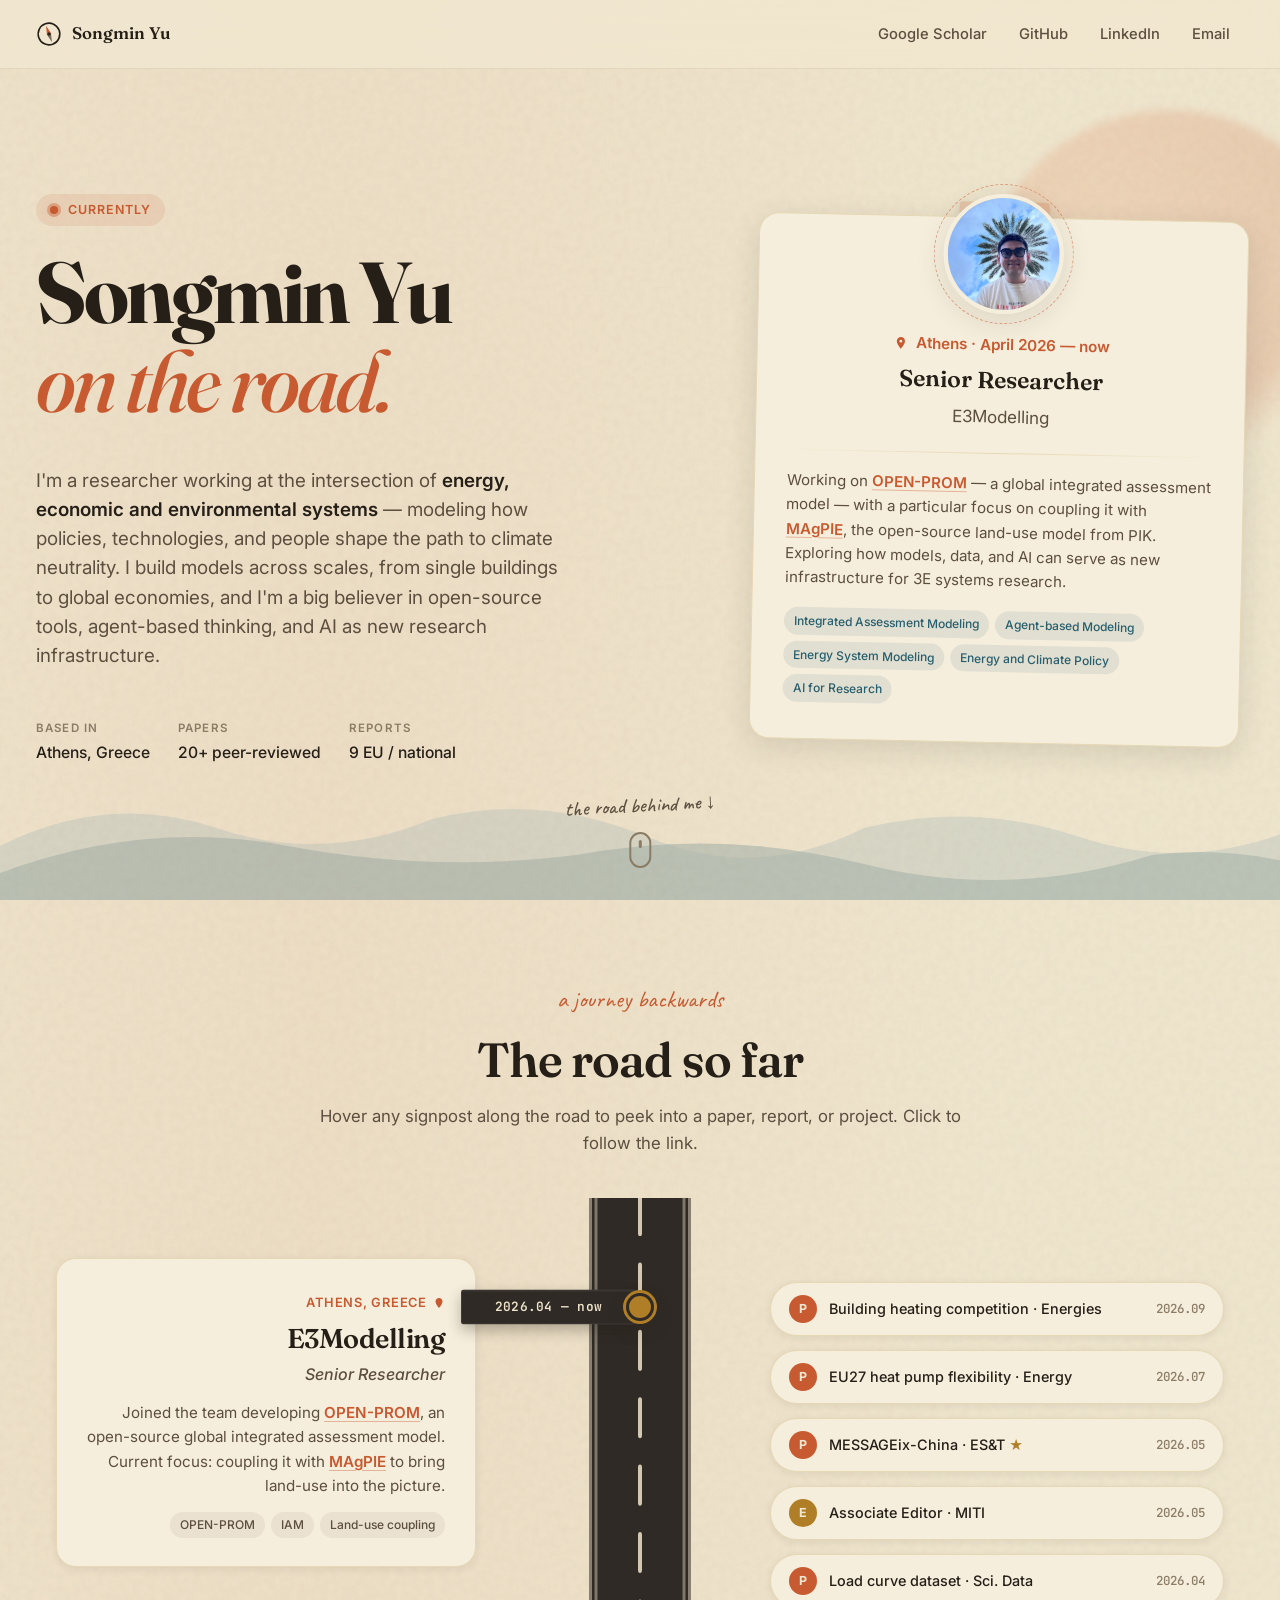
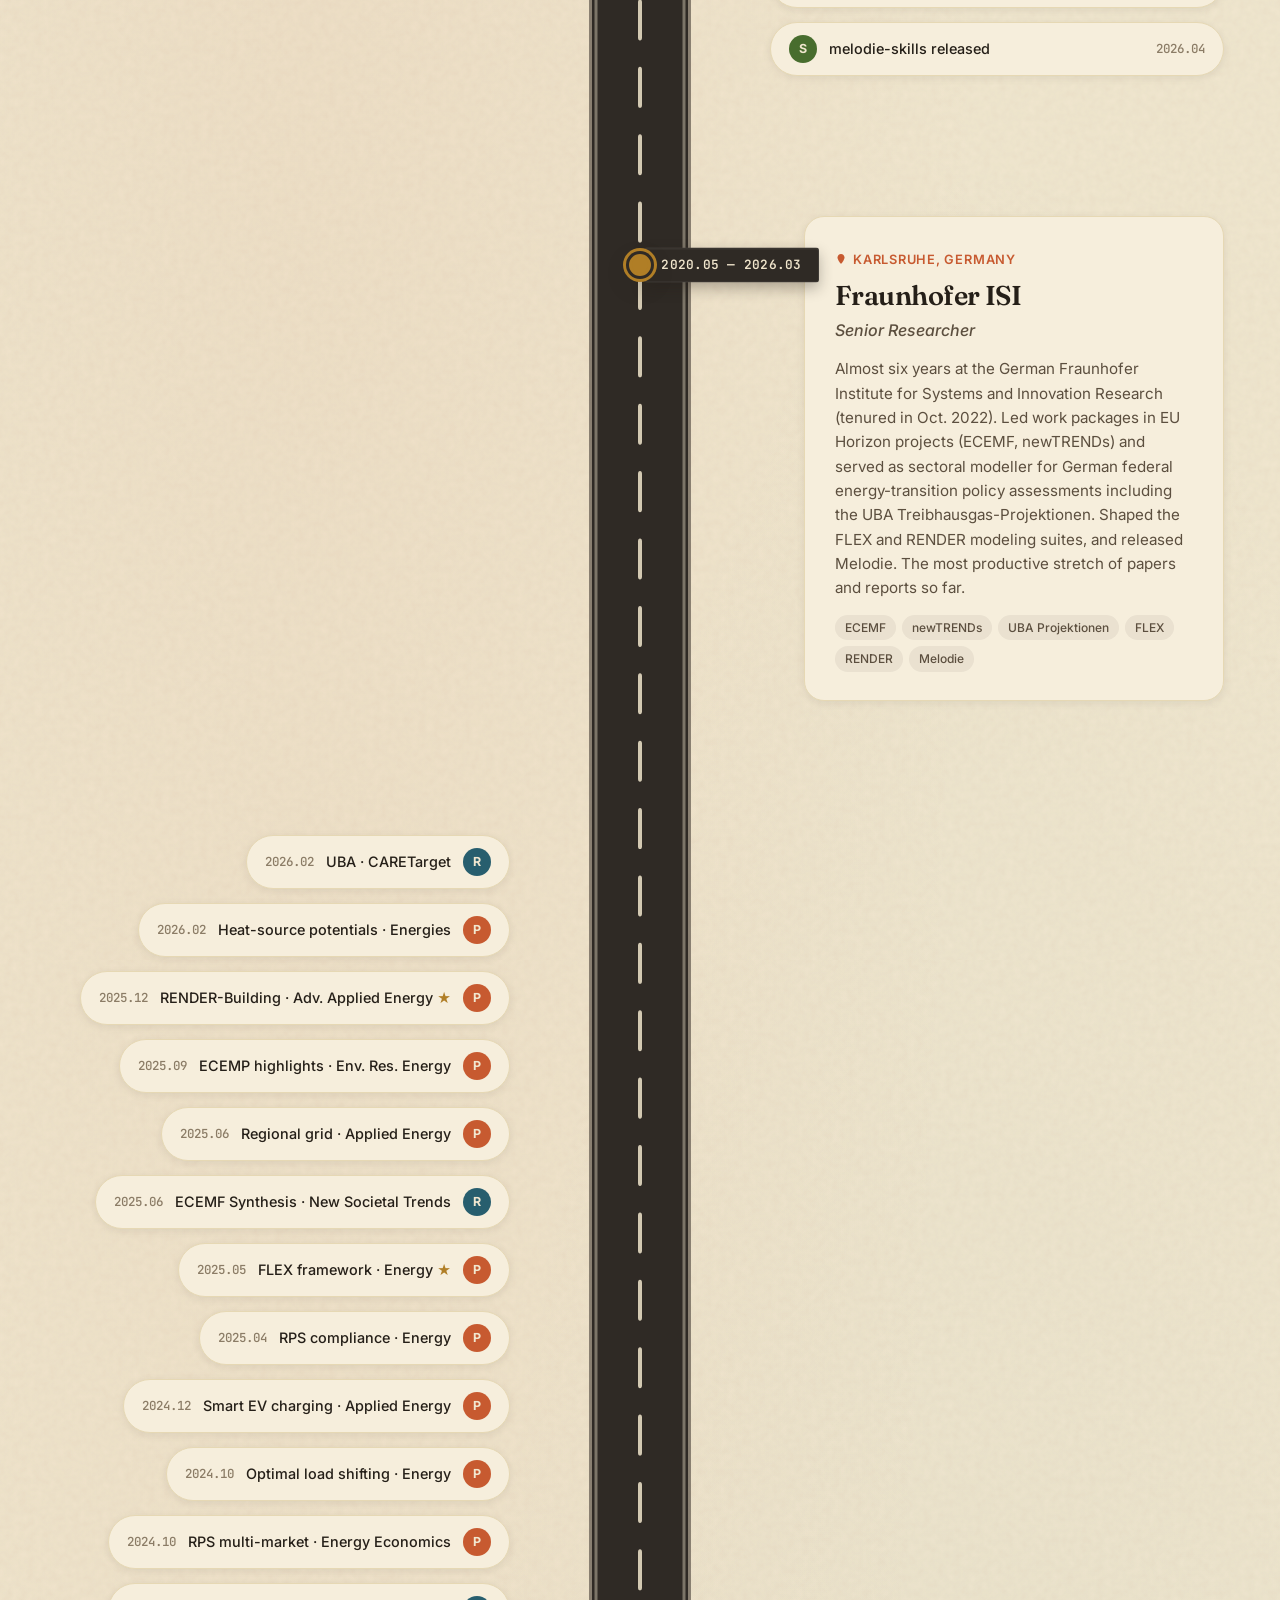
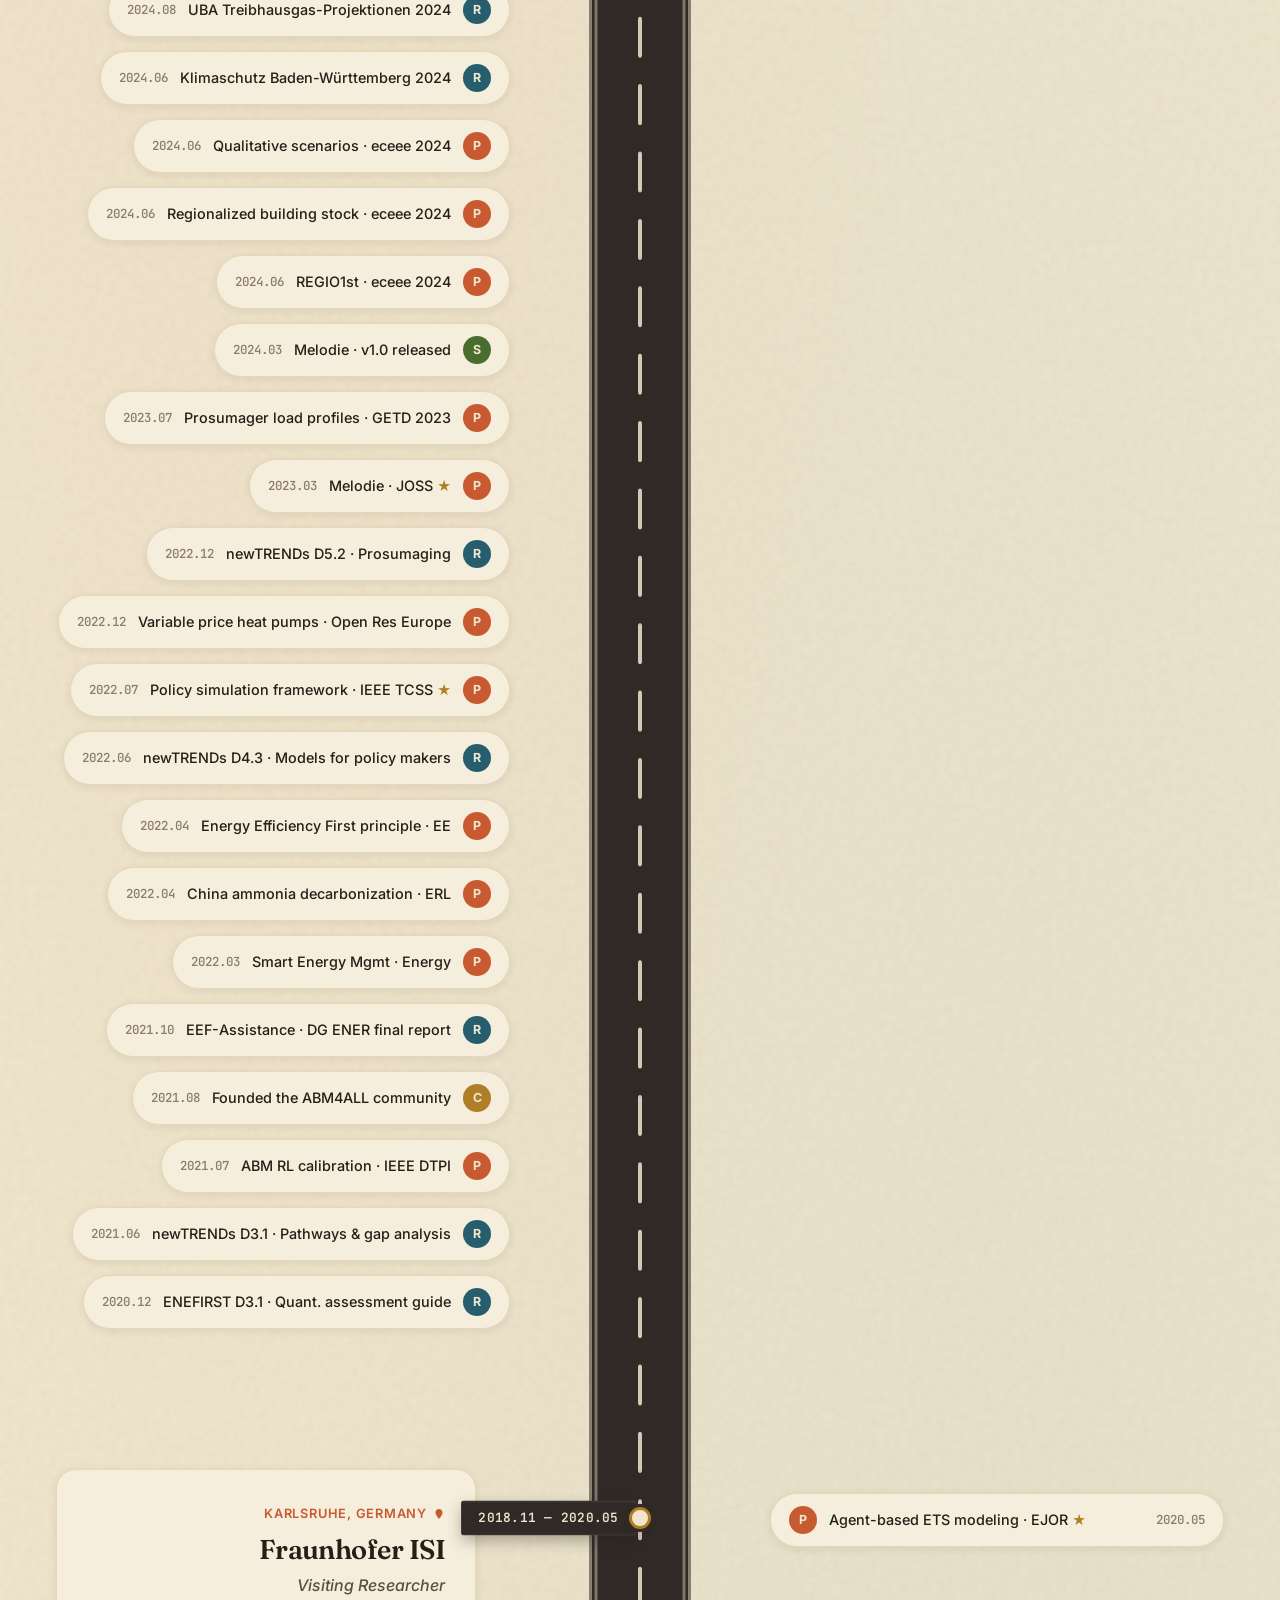
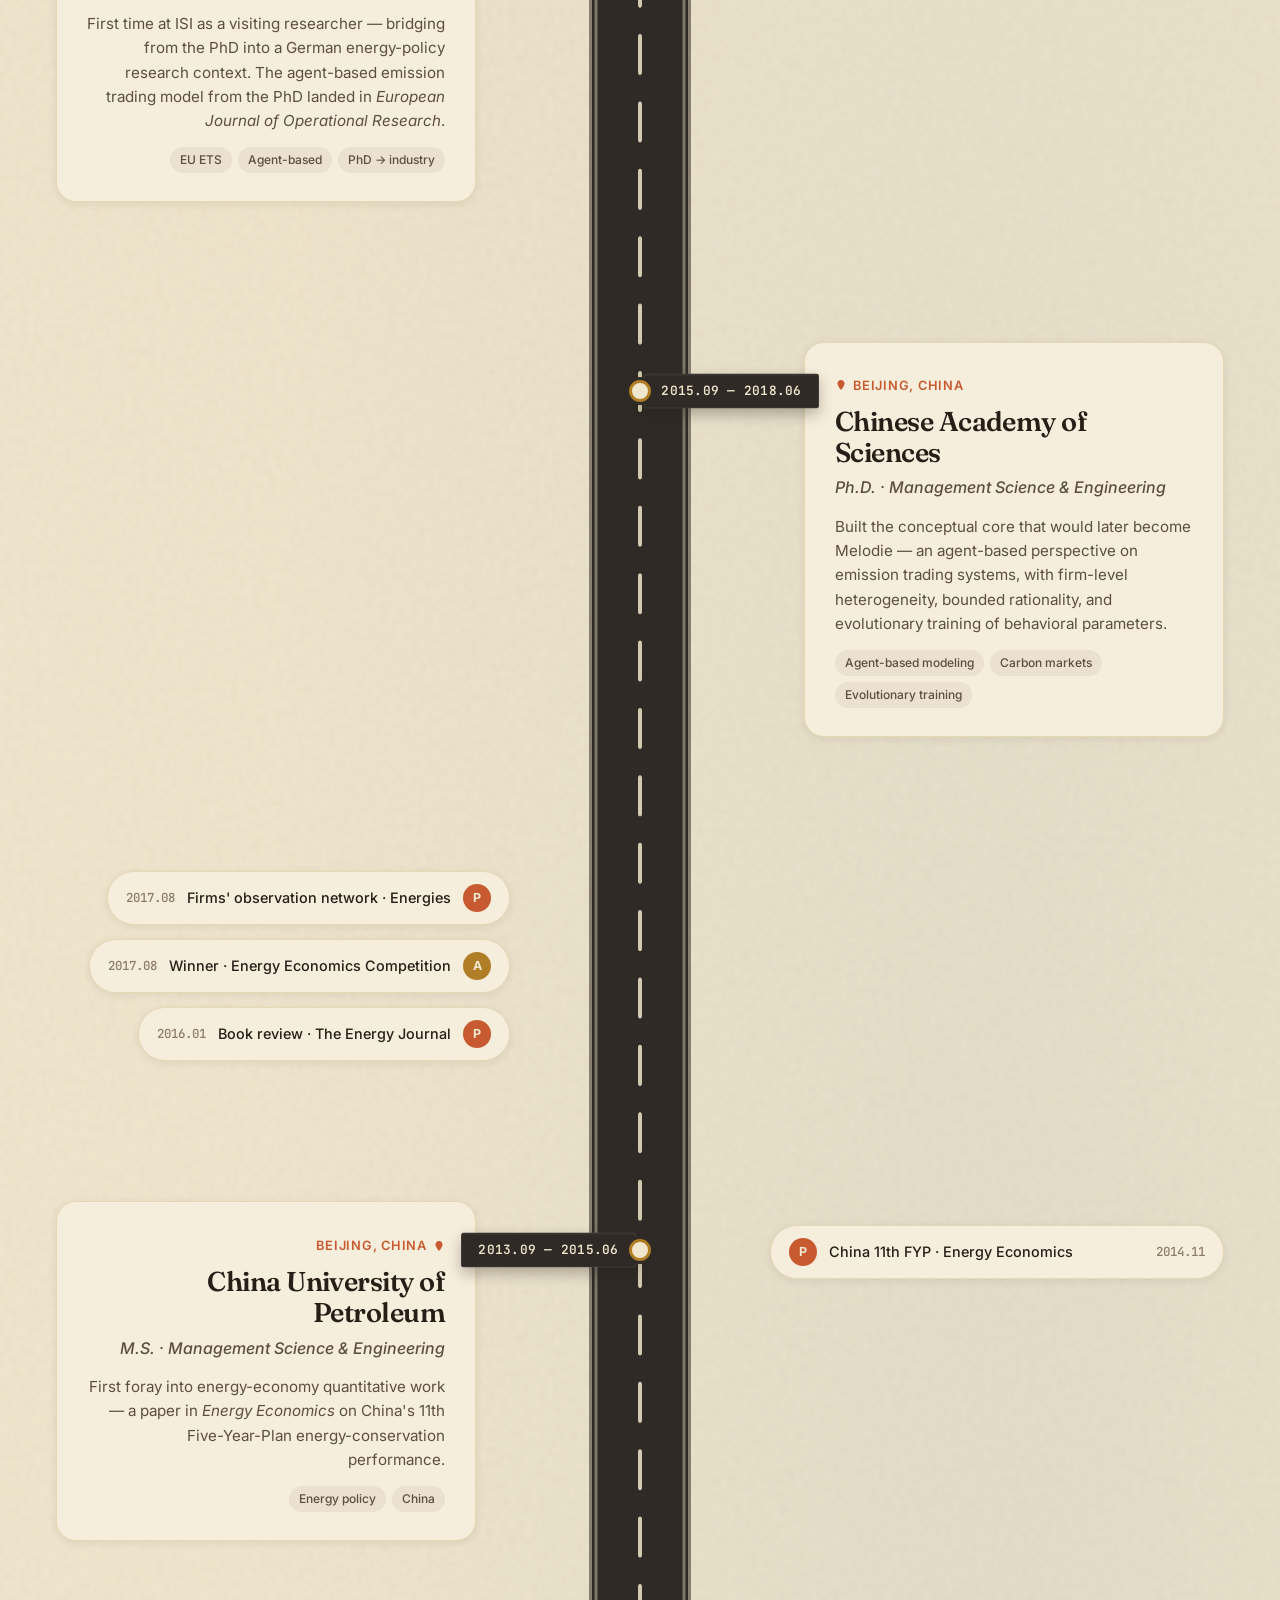
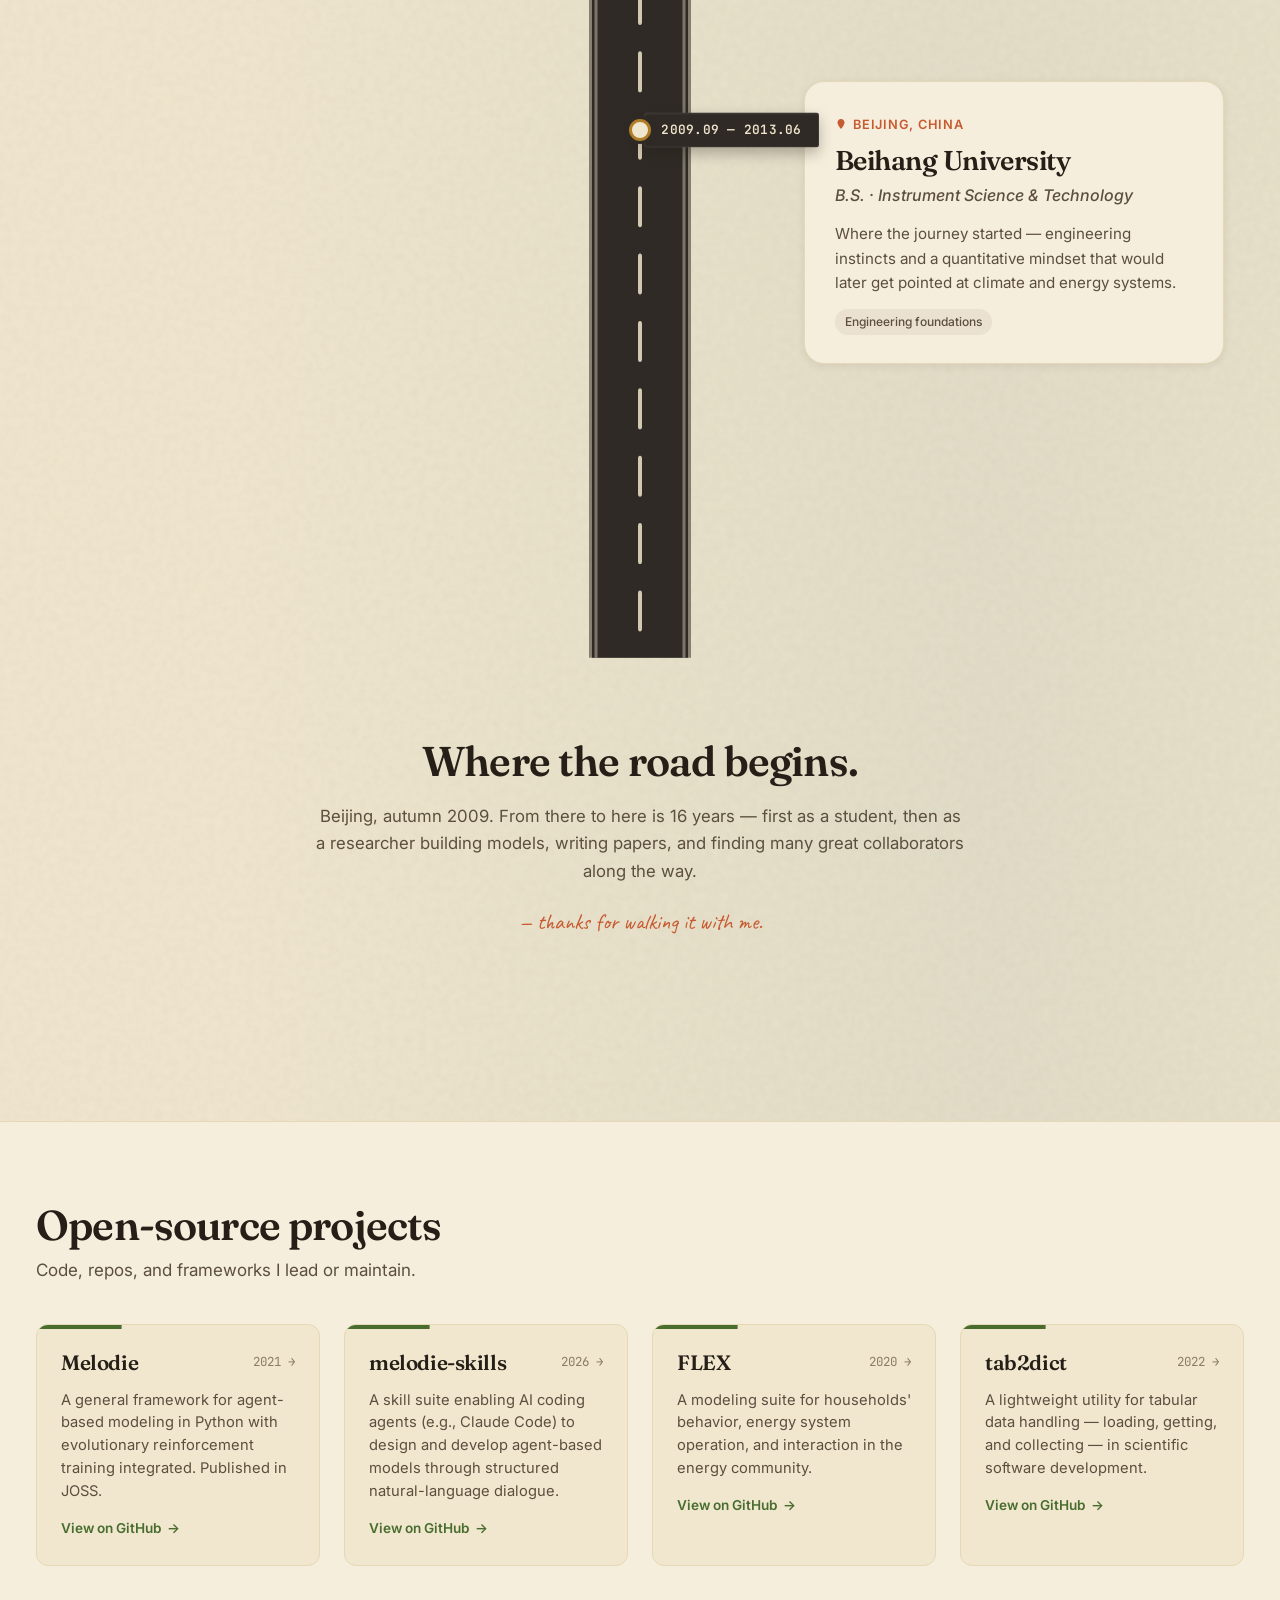
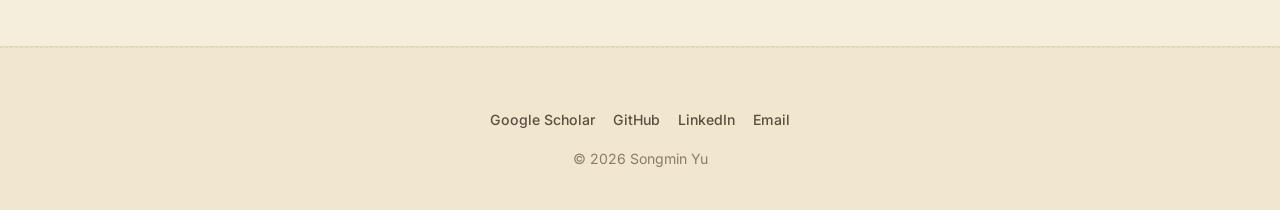
==== index.html @ c6964514 "Add Energies paper on building heating competition" ====
<!DOCTYPE html>
<html lang="en">

<head>
    <meta charset="UTF-8">
    <meta name="viewport" content="width=device-width, initial-scale=1.0">
    <title>Songmin Yu — The Road So Far</title>
    <meta name="description"
        content="Songmin Yu — a journey through energy systems modeling, agent-based modeling, and 3E policy analysis.">
    <link rel="preconnect" href="https://fonts.googleapis.com">
    <link rel="preconnect" href="https://fonts.gstatic.com" crossorigin>
    <link
        href="https://fonts.googleapis.com/css2?family=Fraunces:opsz,wght@9..144,400;9..144,500;9..144,600;9..144,700;9..144,800&family=Inter:wght@300;400;500;600;700&family=JetBrains+Mono:wght@400;500&family=Caveat:wght@500;700&display=swap"
        rel="stylesheet">

    <style>
        /* ==========================================================
           DESIGN TOKENS — "The Road" theme
           ========================================================== */
        :root {
            /* Palette: warm parchment + asphalt + sunset accents */
            --cream: #f1e7cf;
            --cream-soft: #f6eedc;
            --cream-deep: #e6d8b4;
            --ink: #251f18;
            --ink-soft: #5c4f3f;
            --ink-mute: #8b7c66;
            --road: #2f2a25;
            --road-edge: #4a423a;
            --line: #f0e5cc;
            --sunset: #c75a30;
            --sunset-soft: #e88c5e;
            --ocean: #275e6e;
            --forest: #486d2e;
            --gold: #b07e26;
            --sky: #b9d2dc;
            --sky-deep: #6d96aa;

            --shadow-sm: 0 2px 8px rgba(37, 31, 24, 0.08);
            --shadow-md: 0 8px 30px rgba(37, 31, 24, 0.12);
            --shadow-lg: 0 20px 60px rgba(37, 31, 24, 0.18);

            --r-sm: 6px;
            --r-md: 12px;
            --r-lg: 20px;

            --max-width: 1240px;
        }

        /* ==========================================================
           BASE
           ========================================================== */
        * {
            box-sizing: border-box;
        }

        html {
            scroll-behavior: smooth;
        }

        body {
            margin: 0;
            font-family: 'Inter', -apple-system, BlinkMacSystemFont, sans-serif;
            font-size: 17px;
            line-height: 1.65;
            color: var(--ink);
            background: var(--cream);
            background-image:
                radial-gradient(at 25% 12%, rgba(199, 90, 48, 0.06) 0px, transparent 50%),
                radial-gradient(at 78% 88%, rgba(39, 94, 110, 0.07) 0px, transparent 55%),
                /* Subtle paper grain */
                url("data:image/svg+xml,%3Csvg viewBox='0 0 200 200' xmlns='http://www.w3.org/2000/svg'%3E%3Cfilter id='n'%3E%3CfeTurbulence type='fractalNoise' baseFrequency='0.85' numOctaves='2' stitchTiles='stitch'/%3E%3CfeColorMatrix values='0 0 0 0 0.15 0 0 0 0 0.12 0 0 0 0 0.08 0 0 0 0.06 0'/%3E%3C/filter%3E%3Crect width='100%25' height='100%25' filter='url(%23n)'/%3E%3C/svg%3E");
            min-height: 100vh;
            overflow-x: hidden;
        }

        h1, h2, h3, h4 {
            font-family: 'Fraunces', Georgia, serif;
            font-weight: 600;
            letter-spacing: -0.02em;
            line-height: 1.15;
            margin: 0;
        }

        a {
            color: inherit;
            text-decoration: none;
        }

        .mono {
            font-family: 'JetBrains Mono', monospace;
            font-variant-numeric: tabular-nums;
        }

        .hand {
            font-family: 'Caveat', cursive;
        }

        /* ==========================================================
           TOP NAV
           ========================================================== */
        .topnav {
            position: fixed;
            top: 0;
            left: 0;
            right: 0;
            z-index: 100;
            display: flex;
            align-items: center;
            justify-content: space-between;
            padding: 14px 36px;
            background: rgba(241, 231, 207, 0.85);
            backdrop-filter: blur(12px);
            -webkit-backdrop-filter: blur(12px);
            border-bottom: 1px solid rgba(37, 31, 24, 0.08);
            transition: padding 0.3s ease;
        }

        .topnav-brand {
            display: flex;
            align-items: center;
            gap: 10px;
            font-family: 'Fraunces', serif;
            font-weight: 600;
            font-size: 1.05rem;
            color: var(--ink);
        }

        .compass {
            width: 26px;
            height: 26px;
            transform: rotate(-20deg);
            transition: transform 0.6s cubic-bezier(0.34, 1.56, 0.64, 1);
        }

        .topnav-brand:hover .compass {
            transform: rotate(340deg);
        }

        .topnav-links {
            display: flex;
            align-items: center;
            gap: 4px;
        }

        .topnav-link {
            position: relative;
            padding: 8px 14px;
            border-radius: var(--r-sm);
            font-size: 0.92rem;
            font-weight: 500;
            color: var(--ink-soft);
            transition: all 0.2s ease;
            display: inline-flex;
            align-items: center;
            gap: 6px;
        }

        .topnav-link:hover {
            color: var(--sunset);
            background: rgba(199, 90, 48, 0.08);
        }

        .topnav-link svg {
            width: 16px;
            height: 16px;
        }

        /* ==========================================================
           HERO — "You are here, now"
           ========================================================== */
        .hero {
            position: relative;
            min-height: 100vh;
            padding: 120px 36px 60px;
            display: flex;
            align-items: center;
            justify-content: center;
            overflow: hidden;
        }

        .hero-bg {
            position: absolute;
            inset: 0;
            pointer-events: none;
            z-index: 0;
        }

        /* Decorative sun in the corner */
        .hero-sun {
            position: absolute;
            top: 110px;
            right: -80px;
            width: 380px;
            height: 380px;
            border-radius: 50%;
            background: radial-gradient(circle at 30% 30%, var(--sunset-soft), var(--sunset) 60%, transparent 72%);
            opacity: 0.18;
            filter: blur(4px);
        }

        /* Horizon line / distant hills hint */
        .hero-hills {
            position: absolute;
            bottom: 0;
            left: 0;
            right: 0;
            height: 180px;
            opacity: 0.35;
        }

        .hero-content {
            position: relative;
            z-index: 2;
            max-width: var(--max-width);
            width: 100%;
            display: grid;
            grid-template-columns: 1.3fr 1fr;
            gap: 80px;
            align-items: center;
        }

        .hero-left {
            display: flex;
            flex-direction: column;
            gap: 22px;
        }

        .hero-eyebrow {
            display: inline-flex;
            align-items: center;
            gap: 10px;
            padding: 6px 14px;
            background: rgba(199, 90, 48, 0.12);
            color: var(--sunset);
            border-radius: 100px;
            font-size: 0.78rem;
            font-weight: 600;
            letter-spacing: 0.08em;
            text-transform: uppercase;
            width: fit-content;
        }

        .hero-eyebrow .pulse {
            width: 8px;
            height: 8px;
            background: var(--sunset);
            border-radius: 50%;
            position: relative;
        }

        .hero-eyebrow .pulse::after {
            content: '';
            position: absolute;
            inset: -3px;
            border-radius: 50%;
            background: var(--sunset);
            opacity: 0.4;
            animation: pulse 2s ease-out infinite;
        }

        @keyframes pulse {
            0% { transform: scale(1); opacity: 0.5; }
            100% { transform: scale(2.5); opacity: 0; }
        }

        .hero h1 {
            font-size: clamp(3.4rem, 7vw, 5.4rem);
            font-weight: 700;
            line-height: 1.02;
            letter-spacing: -0.035em;
        }

        .hero h1 .accent {
            font-style: italic;
            color: var(--sunset);
            font-weight: 500;
        }

        .hero-tagline {
            font-size: 1.18rem;
            color: var(--ink-soft);
            max-width: 540px;
            line-height: 1.55;
        }

        .hero-tagline strong {
            color: var(--ink);
            font-weight: 600;
        }

        .hero-meta {
            display: flex;
            gap: 28px;
            margin-top: 8px;
            flex-wrap: wrap;
        }

        .hero-meta-item {
            display: flex;
            flex-direction: column;
            gap: 2px;
        }

        .hero-meta-label {
            font-size: 0.72rem;
            text-transform: uppercase;
            letter-spacing: 0.1em;
            color: var(--ink-mute);
            font-weight: 600;
        }

        .hero-meta-value {
            font-size: 0.98rem;
            color: var(--ink);
            font-weight: 500;
        }

        /* HERO RIGHT — current "you are here" card */
        .now-card {
            position: relative;
            background: var(--cream-soft);
            border: 1px solid var(--cream-deep);
            border-radius: var(--r-lg);
            padding: 36px 32px;
            box-shadow: var(--shadow-md);
            transform: rotate(1.2deg);
            transition: transform 0.4s ease;
        }

        .now-card:hover {
            transform: rotate(0deg) translateY(-4px);
        }

        .now-card::before {
            content: '';
            position: absolute;
            top: -16px;
            left: 50%;
            transform: translateX(-50%);
            width: 90px;
            height: 22px;
            background: rgba(199, 90, 48, 0.22);
            border-radius: 3px;
            box-shadow: 0 2px 6px rgba(37, 31, 24, 0.08);
        }

        .now-photo-wrap {
            position: relative;
            width: 120px;
            height: 120px;
            margin: -60px auto 18px;
        }

        .now-photo {
            width: 100%;
            height: 100%;
            border-radius: 50%;
            object-fit: cover;
            border: 4px solid var(--cream-soft);
            box-shadow: var(--shadow-md);
        }

        .now-photo-ring {
            position: absolute;
            inset: -10px;
            border-radius: 50%;
            border: 1.5px dashed var(--sunset);
            opacity: 0.5;
            animation: spin 60s linear infinite;
        }

        @keyframes spin {
            from { transform: rotate(0deg); }
            to { transform: rotate(360deg); }
        }

        .now-pin {
            display: flex;
            align-items: center;
            justify-content: center;
            gap: 8px;
            font-size: 0.95rem;
            color: var(--sunset);
            font-weight: 600;
            margin-bottom: 4px;
        }

        .now-role {
            font-family: 'Fraunces', serif;
            font-size: 1.45rem;
            font-weight: 600;
            text-align: center;
            margin-bottom: 4px;
        }

        .now-org {
            text-align: center;
            color: var(--ink-soft);
            margin-bottom: 22px;
        }

        .now-divider {
            height: 1px;
            background: linear-gradient(to right, transparent, var(--cream-deep), transparent);
            margin: 0 -8px 18px;
        }

        .now-doing {
            font-size: 0.94rem;
            color: var(--ink-soft);
            line-height: 1.6;
            margin-bottom: 18px;
        }

        .now-badges {
            display: flex;
            flex-wrap: wrap;
            gap: 6px;
        }

        .now-badge {
            font-size: 0.75rem;
            padding: 4px 10px;
            background: rgba(39, 94, 110, 0.1);
            color: var(--ocean);
            border-radius: 100px;
            font-weight: 500;
        }

        .scroll-prompt {
            position: absolute;
            bottom: 32px;
            left: 50%;
            transform: translateX(-50%);
            display: flex;
            flex-direction: column;
            align-items: center;
            gap: 10px;
            color: var(--ink-mute);
            font-size: 0.85rem;
            font-weight: 500;
            text-align: center;
            z-index: 2;
        }

        .scroll-prompt-text {
            font-family: 'Caveat', cursive;
            font-size: 1.3rem;
            color: var(--ink-soft);
            transform: rotate(-3deg);
        }

        .scroll-arrow {
            width: 22px;
            height: 36px;
            border: 2px solid var(--ink-mute);
            border-radius: 100px;
            position: relative;
        }

        .scroll-arrow::after {
            content: '';
            position: absolute;
            top: 6px;
            left: 50%;
            transform: translateX(-50%);
            width: 3px;
            height: 8px;
            background: var(--ink-mute);
            border-radius: 100px;
            animation: scroll-dot 1.8s ease-in-out infinite;
        }

        @keyframes scroll-dot {
            0% { opacity: 1; transform: translate(-50%, 0); }
            100% { opacity: 0; transform: translate(-50%, 16px); }
        }

        /* ==========================================================
           SECTION DIVIDER — "Looking back..."
           ========================================================== */
        .road-intro {
            position: relative;
            padding: 80px 36px 40px;
            text-align: center;
            max-width: 720px;
            margin: 0 auto;
        }

        .road-intro-eyebrow {
            font-family: 'Caveat', cursive;
            font-size: 1.5rem;
            color: var(--sunset);
            margin-bottom: 12px;
        }

        .road-intro h2 {
            font-size: clamp(2.2rem, 4vw, 3rem);
            margin-bottom: 16px;
        }

        .road-intro p {
            color: var(--ink-soft);
            font-size: 1.05rem;
            margin: 0;
        }

        /* ==========================================================
           THE ROAD — the main interactive journey
           ========================================================== */
        .journey {
            position: relative;
            max-width: var(--max-width);
            margin: 0 auto;
            padding: 60px 36px 100px;
        }

        /* The winding road SVG, positioned absolutely behind cards */
        .road-svg {
            position: absolute;
            top: 0;
            left: 50%;
            transform: translateX(-50%);
            width: 200px;
            height: 100%;
            z-index: 0;
            pointer-events: none;
            overflow: hidden;
        }

        .road-asphalt {
            fill: none;
            stroke: var(--road);
            stroke-width: 96;
            stroke-linecap: butt;
        }

        .road-asphalt-edge {
            fill: none;
            stroke: var(--road-edge);
            stroke-width: 102;
            stroke-linecap: butt;
            opacity: 0.6;
        }

        .road-line-dashed {
            fill: none;
            stroke: var(--line);
            stroke-width: 4;
            stroke-linecap: round;
            stroke-dasharray: 24 22;
            opacity: 0.85;
        }

        .road-line-solid {
            fill: none;
            stroke: var(--line);
            stroke-width: 3;
            opacity: 0.4;
        }

        /* Each "stop" along the road */
        .stop {
            position: relative;
            z-index: 2;
            display: grid;
            grid-template-columns: minmax(0, 1fr) 200px minmax(0, 1fr);
            gap: 0;
            margin-bottom: 140px;
            align-items: start;
        }

        .stop:last-child {
            margin-bottom: 60px;
        }

        /* When any satellite inside a stop is hovered, lift the entire stop
           above subsequent stops so the popup is never clipped by the next card. */
        .stop:has(.sat:hover),
        .stop:has(.sat:focus-visible) {
            z-index: 50;
        }

        /* Center column = empty grid placeholder; the dot and year marker
           are positioned absolutely relative to .stop instead of here so they
           always sit at a fixed offset from the top of the stop. */
        .stop-center {
            min-height: 110px;
        }

        /* Milestone dot — fixed on the road centerline (left: 50%),
           top edge aligned with the vertical center of the location-label row.
           Card padding-top: 28px; location label line-height ≈ 21px → row center at y = 38.5.
           So dot top: 38px. */
        .milestone-dot {
            position: absolute;
            top: 38px;
            left: 50%;
            transform: translateX(-50%);
            width: 22px;
            height: 22px;
            background: var(--cream);
            border: 3px solid var(--gold);
            border-radius: 50%;
            box-shadow: 0 0 0 3px var(--road), var(--shadow-sm);
            z-index: 5;
        }

        .milestone-dot.highlight {
            background: var(--gold);
            box-shadow: 0 0 0 3px var(--road), 0 0 0 6px var(--gold), var(--shadow-md);
        }

        /* Year label — fixed width across all stops (sized for the longest content
           "2020.05 — 2026.03"). Vertically centered on the dot (dot center at y = 38 + 11 = 49). */
        .year-marker {
            position: absolute;
            top: 49px;
            transform: translateY(-50%);
            z-index: 4;
            background: var(--road);
            padding: 6px 14px;
            border: 1px solid rgba(255, 255, 255, 0.08);
            border-radius: 3px;
            font-family: 'JetBrains Mono', monospace;
            font-size: 0.8rem;
            font-weight: 600;
            color: var(--line);
            letter-spacing: 0.02em;
            white-space: nowrap;
            text-align: center;
            width: 175px;
            box-shadow:
                0 1px 0 rgba(255, 255, 255, 0.06) inset,
                0 6px 14px rgba(37, 31, 24, 0.3);
        }

        /* For LEFT-side stops, marker sits to the LEFT of the road, right edge overlapping the asphalt */
        .stop[data-side="left"] .year-marker {
            right: calc(50% + 4px);
        }

        /* For RIGHT-side stops, marker sits to the RIGHT of the road, left edge overlapping the asphalt */
        .stop[data-side="right"] .year-marker {
            left: calc(50% + 4px);
        }

        /* Cards on left and right of road */
        .stop-card {
            position: relative;
            background: var(--cream-soft);
            border: 1px solid var(--cream-deep);
            border-radius: var(--r-lg);
            padding: 28px 30px;
            box-shadow: var(--shadow-sm);
            transition: all 0.3s cubic-bezier(0.2, 0.7, 0.3, 1);
            cursor: default;
        }

        .stop-card:hover {
            transform: translateY(-4px);
            box-shadow: var(--shadow-lg);
            border-color: var(--sunset);
        }

        .stop[data-side="left"] .stop-card {
            grid-column: 1;
            margin-right: 64px;
            text-align: right;
        }

        .stop[data-side="right"] .stop-card {
            grid-column: 3;
            margin-left: 64px;
        }

        .stop-location {
            display: inline-flex;
            align-items: center;
            gap: 6px;
            font-size: 0.8rem;
            font-weight: 600;
            color: var(--sunset);
            letter-spacing: 0.06em;
            text-transform: uppercase;
            margin-bottom: 10px;
        }

        .stop[data-side="left"] .stop-location {
            flex-direction: row-reverse;
        }

        .stop-card h3 {
            font-size: 1.7rem;
            margin-bottom: 6px;
        }

        .stop-role {
            font-size: 1rem;
            color: var(--ink-soft);
            font-weight: 500;
            margin-bottom: 14px;
            font-style: italic;
        }

        .stop-desc {
            font-size: 0.95rem;
            color: var(--ink-soft);
            line-height: 1.6;
            margin: 0 0 14px;
        }

        .stop-tags {
            display: flex;
            flex-wrap: wrap;
            gap: 6px;
        }

        .stop[data-side="left"] .stop-tags {
            justify-content: flex-end;
        }

        .stop-tag {
            font-size: 0.75rem;
            padding: 3px 10px;
            background: rgba(37, 31, 24, 0.06);
            color: var(--ink-soft);
            border-radius: 100px;
            font-weight: 500;
        }

        /* Satellites: papers, reports, projects orbiting each career stop.
           Equal spacing between items; ordered chronologically (newest first). */
        .satellites {
            position: relative;
            margin-top: 24px;
            display: flex;
            flex-direction: column;
            gap: 14px;
        }

        .stop[data-side="left"] .satellites {
            grid-column: 3;
            margin-left: 30px;
        }

        .stop[data-side="right"] .satellites {
            grid-column: 1;
            margin-right: 30px;
            align-items: flex-end;
        }

        .sat {
            position: relative;
            display: flex;
            align-items: center;
            gap: 12px;
            padding: 12px 18px;
            background: var(--cream-soft);
            border: 1px solid var(--cream-deep);
            border-radius: 100px;
            text-decoration: none;
            color: var(--ink);
            font-size: 0.9rem;
            transition: transform 0.25s ease, box-shadow 0.25s ease, border-color 0.25s ease;
            cursor: pointer;
            max-width: 100%;
            box-shadow: var(--shadow-sm);
            z-index: 1;
        }

        .stop[data-side="right"] .sat {
            flex-direction: row-reverse;
        }

        .sat:hover,
        .sat:focus-visible {
            transform: translateX(0) scale(1.02);
            box-shadow: var(--shadow-md);
            border-color: currentColor;
            z-index: 80;
        }

        .stop[data-side="left"] .sat:hover {
            transform: translateX(6px) scale(1.02);
        }

        .stop[data-side="right"] .sat:hover {
            transform: translateX(-6px) scale(1.02);
        }

        .sat-icon {
            display: flex;
            align-items: center;
            justify-content: center;
            width: 28px;
            height: 28px;
            border-radius: 50%;
            flex-shrink: 0;
            font-size: 0.78rem;
            font-weight: 700;
            color: var(--cream);
        }

        .sat-paper .sat-icon { background: var(--sunset); }
        .sat-report .sat-icon { background: var(--ocean); }
        .sat-project .sat-icon { background: var(--forest); }
        .sat-service .sat-icon { background: var(--gold); }

        /* sat-wide: lets a satellite size to its content (single line, no wrap)
           instead of being constrained to the column width. */
        .sat-wide {
            width: max-content;
            max-width: none;
            white-space: nowrap;
        }
        .sat-wide .sat-label {
            flex: 0 0 auto;
            white-space: nowrap;
        }

        .sat-paper:hover { color: var(--sunset); }
        .sat-report:hover { color: var(--ocean); }
        .sat-project:hover { color: var(--forest); }
        .sat-service:hover { color: var(--gold); }

        .sat-label {
            font-weight: 500;
            line-height: 1.3;
            flex: 1;
        }

        .sat-year {
            font-family: 'JetBrains Mono', monospace;
            font-size: 0.78rem;
            color: var(--ink-mute);
            font-weight: 500;
        }

        .sat-star {
            color: var(--gold);
            font-size: 0.85rem;
        }

        /* Hover popup card */
        .sat-popup {
            position: absolute;
            top: 100%;
            margin-top: 12px;
            width: 360px;
            background: var(--cream-soft);
            border: 1px solid var(--cream-deep);
            border-radius: var(--r-md);
            padding: 18px 20px;
            box-shadow: var(--shadow-lg);
            opacity: 0;
            visibility: hidden;
            transform: translateY(-8px);
            transition: opacity 0.2s ease, transform 0.2s ease, visibility 0.2s;
            z-index: 50;
            pointer-events: none;
            text-align: left;
        }

        .stop[data-side="left"] .sat-popup {
            left: 0;
        }

        .stop[data-side="right"] .sat-popup {
            right: 0;
        }

        .sat:hover .sat-popup,
        .sat:focus .sat-popup {
            opacity: 1;
            visibility: visible;
            transform: translateY(0);
            pointer-events: auto;
        }

        .sat-popup-type {
            display: inline-block;
            font-size: 0.7rem;
            font-weight: 700;
            letter-spacing: 0.08em;
            text-transform: uppercase;
            padding: 3px 8px;
            border-radius: 4px;
            margin-bottom: 10px;
        }

        .sat-paper .sat-popup-type {
            background: rgba(199, 90, 48, 0.15);
            color: var(--sunset);
        }

        .sat-report .sat-popup-type {
            background: rgba(39, 94, 110, 0.15);
            color: var(--ocean);
        }

        .sat-project .sat-popup-type {
            background: rgba(72, 109, 46, 0.15);
            color: var(--forest);
        }

        .sat-service .sat-popup-type {
            background: rgba(176, 126, 38, 0.18);
            color: var(--gold);
        }

        .sat-popup-title {
            font-family: 'Fraunces', serif;
            font-size: 1.05rem;
            font-weight: 600;
            line-height: 1.3;
            color: var(--ink);
            margin-bottom: 8px;
        }

        .sat-popup-meta {
            font-size: 0.85rem;
            color: var(--ink-soft);
            margin-bottom: 12px;
            line-height: 1.5;
        }

        .sat-popup-meta em {
            font-style: italic;
            color: var(--ink);
        }

        .sat-popup-cta {
            display: inline-flex;
            align-items: center;
            gap: 6px;
            font-size: 0.82rem;
            font-weight: 600;
            color: var(--sunset);
        }

        .sat-popup-cta::after {
            content: '→';
            transition: transform 0.2s ease;
        }

        .sat:hover .sat-popup-cta::after {
            transform: translateX(3px);
        }

        /* Decorative scenery along the road */
        .scenery {
            position: absolute;
            opacity: 0.4;
            pointer-events: none;
            z-index: 1;
        }

        .scenery svg {
            width: 100%;
            height: 100%;
        }

        /* ==========================================================
           ORIGIN — bottom of the road
           ========================================================== */
        .origin {
            position: relative;
            text-align: center;
            padding: 80px 36px 120px;
            max-width: 720px;
            margin: 0 auto;
        }

        .origin-marker {
            display: inline-flex;
            align-items: center;
            justify-content: center;
            width: 64px;
            height: 64px;
            background: var(--sunset);
            color: var(--cream);
            border-radius: 50%;
            font-family: 'Fraunces', serif;
            font-size: 1.5rem;
            font-weight: 700;
            box-shadow: var(--shadow-md);
            margin-bottom: 20px;
        }

        .origin h2 {
            font-size: clamp(2rem, 3.5vw, 2.6rem);
            margin-bottom: 12px;
        }

        .origin p {
            color: var(--ink-soft);
            font-size: 1.05rem;
        }

        .origin .hand {
            font-size: 1.4rem;
            color: var(--sunset);
            margin-top: 18px;
            display: block;
        }

        /* ==========================================================
           OPEN-SOURCE STRIP (projects highlighted separately)
           ========================================================== */
        .projects-strip {
            background: var(--cream-soft);
            border-top: 1px solid var(--cream-deep);
            border-bottom: 1px solid var(--cream-deep);
            padding: 80px 36px;
            margin-top: 60px;
        }

        .projects-inner {
            max-width: var(--max-width);
            margin: 0 auto;
        }

        .projects-head {
            display: flex;
            justify-content: space-between;
            align-items: flex-end;
            margin-bottom: 40px;
            flex-wrap: wrap;
            gap: 16px;
        }

        .projects-head h2 {
            font-size: clamp(2rem, 3.5vw, 2.6rem);
        }

        .projects-head p {
            margin: 6px 0 0;
            color: var(--ink-soft);
        }

        .projects-grid {
            display: grid;
            grid-template-columns: repeat(auto-fill, minmax(280px, 1fr));
            gap: 24px;
        }

        .project-tile {
            position: relative;
            background: var(--cream);
            border: 1px solid var(--cream-deep);
            border-radius: var(--r-md);
            padding: 26px 24px;
            transition: all 0.3s ease;
            display: flex;
            flex-direction: column;
            gap: 14px;
            text-decoration: none;
            color: var(--ink);
            overflow: hidden;
        }

        .project-tile::before {
            content: '';
            position: absolute;
            top: 0;
            left: 0;
            right: 0;
            height: 4px;
            background: var(--forest);
            transform: scaleX(0.3);
            transform-origin: left;
            transition: transform 0.4s ease;
        }

        .project-tile:hover {
            transform: translateY(-4px);
            box-shadow: var(--shadow-md);
            border-color: var(--forest);
        }

        .project-tile:hover::before {
            transform: scaleX(1);
        }

        .project-tile-head {
            display: flex;
            align-items: center;
            justify-content: space-between;
            gap: 12px;
        }

        .project-tile h3 {
            font-size: 1.3rem;
            font-family: 'Fraunces', serif;
        }

        .project-tile-year {
            font-family: 'JetBrains Mono', monospace;
            font-size: 0.78rem;
            color: var(--ink-mute);
        }

        .project-tile p {
            font-size: 0.92rem;
            color: var(--ink-soft);
            margin: 0;
            line-height: 1.55;
        }

        .project-tile-cta {
            display: inline-flex;
            align-items: center;
            gap: 6px;
            font-size: 0.85rem;
            font-weight: 600;
            color: var(--forest);
        }

        .project-tile-cta::after {
            content: '→';
            transition: transform 0.2s ease;
        }

        .project-tile:hover .project-tile-cta::after {
            transform: translateX(4px);
        }

        /* ==========================================================
           FOOTER
           ========================================================== */
        footer {
            padding: 60px 36px 40px;
            text-align: center;
            color: var(--ink-mute);
            font-size: 0.88rem;
            border-top: 1px dashed var(--cream-deep);
            background: var(--cream);
        }

        footer .links {
            margin-bottom: 16px;
            display: flex;
            gap: 18px;
            justify-content: center;
            flex-wrap: wrap;
        }

        footer .links a {
            color: var(--ink-soft);
            font-weight: 500;
            transition: color 0.2s;
        }

        footer .links a:hover {
            color: var(--sunset);
        }

        footer p {
            margin: 8px 0 0;
        }

        /* ==========================================================
           SCROLL REVEAL
           ========================================================== */
        .reveal {
            opacity: 0;
            transform: translateY(28px);
            transition: opacity 0.7s cubic-bezier(0.2, 0.6, 0.2, 1),
                        transform 0.7s cubic-bezier(0.2, 0.6, 0.2, 1);
        }

        .reveal.is-visible {
            opacity: 1;
            transform: translateY(0);
        }

        /* ==========================================================
           RESPONSIVE
           ========================================================== */
        @media (max-width: 960px) {
            .topnav { padding: 12px 18px; }
            .topnav-links { gap: 0; }
            .topnav-link { padding: 8px 10px; font-size: 0.85rem; }
            .hero { padding: 110px 20px 60px; }
            .hero-content { grid-template-columns: 1fr; gap: 50px; }
            .hero-meta { gap: 18px; }

            .journey { padding: 40px 18px 60px; }
            .road-svg { width: 80px; }
            .road-asphalt { stroke-width: 56; }
            .road-asphalt-edge { stroke-width: 62; }
            .road-line-dashed { stroke-width: 3; stroke-dasharray: 14 14; }

            .stop {
                grid-template-columns: 1fr;
                gap: 20px;
                margin-bottom: 80px;
            }

            .stop-center { padding-top: 10px; }

            .stop[data-side="left"] .stop-card,
            .stop[data-side="right"] .stop-card {
                grid-column: 1;
                margin: 0;
                text-align: left;
            }

            .stop[data-side="left"] .stop-location { flex-direction: row; }

            .stop[data-side="left"] .satellites,
            .stop[data-side="right"] .satellites {
                grid-column: 1;
                margin: 0;
                align-items: stretch;
            }

            .stop[data-side="right"] .sat { flex-direction: row; }

            .stop[data-side="left"] .stop-tags { justify-content: flex-start; }

            .sat-popup { width: calc(100vw - 60px); left: 0 !important; right: auto !important; }
        }
    </style>
</head>

<body>

    <!-- ============================================================
         TOP NAV
         ============================================================ -->
    <nav class="topnav">
        <a href="#" class="topnav-brand">
            <svg class="compass" viewBox="0 0 24 24" fill="none">
                <circle cx="12" cy="12" r="10" stroke="currentColor" stroke-width="1.5" />
                <path d="M12 4 L14 12 L12 14 L10 12 Z" fill="#c75a30" />
                <path d="M12 20 L10 12 L12 10 L14 12 Z" fill="currentColor" opacity="0.6" />
                <circle cx="12" cy="12" r="1.2" fill="currentColor" />
            </svg>
            <span>Songmin Yu</span>
        </a>
        <div class="topnav-links">
            <a class="topnav-link" href="https://scholar.google.com/citations?user=Li3cvGkAAAAJ&hl=en" target="_blank" rel="noopener">
                Google Scholar
            </a>
            <a class="topnav-link" href="https://github.com/songminyu" target="_blank" rel="noopener">
                GitHub
            </a>
            <a class="topnav-link" href="https://www.linkedin.com/in/songmin-yu-67987085/" target="_blank" rel="noopener">
                LinkedIn
            </a>
            <a class="topnav-link" href="mailto:songmin.yu@wsp.com">
                Email
            </a>
        </div>
    </nav>

    <!-- ============================================================
         HERO — "You are here"
         ============================================================ -->
    <header class="hero">
        <div class="hero-bg">
            <div class="hero-sun"></div>
            <svg class="hero-hills" viewBox="0 0 1440 200" preserveAspectRatio="none">
                <path d="M0,200 L0,140 Q120,80 240,120 T480,110 Q600,80 720,130 T960,120 Q1080,90 1200,130 T1440,120 L1440,200 Z"
                    fill="#6d96aa" opacity="0.5" />
                <path d="M0,200 L0,170 Q160,110 320,140 T640,150 Q800,120 960,160 T1280,150 Q1360,140 1440,160 L1440,200 Z"
                    fill="#275e6e" opacity="0.6" />
            </svg>
        </div>

        <div class="hero-content">
            <div class="hero-left">
                <span class="hero-eyebrow">
                    <span class="pulse"></span>
                    Currently
                </span>
                <h1>Songmin Yu<br><span class="accent">on the road.</span></h1>
                <p class="hero-tagline">
                    I'm a researcher working at the intersection of <strong>energy, economic and environmental
                    systems</strong> — modeling how policies, technologies, and people shape the path to climate
                    neutrality. I build models across scales, from single buildings to global economies, and I'm
                    a big believer in open-source tools, agent-based thinking, and AI as new research infrastructure.
                </p>
                <div class="hero-meta">
                    <div class="hero-meta-item">
                        <span class="hero-meta-label">Based in</span>
                        <span class="hero-meta-value">Athens, Greece</span>
                    </div>
                    <div class="hero-meta-item">
                        <span class="hero-meta-label">Papers</span>
                        <span class="hero-meta-value">20+ peer-reviewed</span>
                    </div>
                    <div class="hero-meta-item">
                        <span class="hero-meta-label">Reports</span>
                        <span class="hero-meta-value">9 EU / national</span>
                    </div>
                </div>
            </div>

            <div class="now-card">
                <div class="now-photo-wrap">
                    <div class="now-photo-ring"></div>
                    <img class="now-photo" src="assets/image/profile.jpg" alt="Songmin Yu">
                </div>
                <div class="now-pin">
                    <svg width="14" height="14" viewBox="0 0 24 24" fill="currentColor">
                        <path d="M12 2C8.13 2 5 5.13 5 9c0 5.25 7 13 7 13s7-7.75 7-13c0-3.87-3.13-7-7-7zm0 9.5a2.5 2.5 0 010-5 2.5 2.5 0 010 5z"/>
                    </svg>
                    Athens · April 2026 — now
                </div>
                <div class="now-role">Senior Researcher</div>
                <div class="now-org">E3Modelling</div>
                <div class="now-divider"></div>
                <div class="now-doing">
                    Working on <a href="https://github.com/E3Modelling/OPEN-PROM" target="_blank" style="color:var(--sunset);text-decoration:underline;text-decoration-color:rgba(199,90,48,0.4);text-underline-offset:3px;font-weight:600;">OPEN-PROM</a>
                    — a global integrated assessment model — with a particular
                    focus on coupling it with <a href="https://github.com/magpiemodel/magpie" target="_blank" style="color:var(--sunset);text-decoration:underline;text-decoration-color:rgba(199,90,48,0.4);text-underline-offset:3px;font-weight:600;">MAgPIE</a>,
                    the open-source land-use model from PIK. Exploring how models, data, and AI can serve as new
                    infrastructure for 3E systems research.
                </div>
                <div class="now-badges">
                    <span class="now-badge">Integrated Assessment Modeling</span>
                    <span class="now-badge">Agent-based Modeling</span>
                    <span class="now-badge">Energy System Modeling</span>
                    <span class="now-badge">Energy and Climate Policy</span>
                    <span class="now-badge">AI for Research</span>
                </div>
            </div>
        </div>

        <div class="scroll-prompt">
            <span class="scroll-prompt-text">the road behind me ↓</span>
            <div class="scroll-arrow"></div>
        </div>
    </header>

    <!-- ============================================================
         ROAD INTRO
         ============================================================ -->
    <section class="road-intro reveal">
        <div class="road-intro-eyebrow">a journey backwards</div>
        <h2>The road so far</h2>
        <p>Hover any signpost along the road to peek into a paper, report, or project.
            Click to follow the link.</p>
    </section>

    <!-- ============================================================
         THE ROAD — interactive journey
         ============================================================ -->
    <main class="journey">

        <!-- Straight vertical road, so every milestone dot always sits on the centerline -->
        <svg class="road-svg" viewBox="0 0 200 4000" preserveAspectRatio="none">
            <!-- Asphalt edge (slightly wider) -->
            <path class="road-asphalt-edge" d="M 100 0 L 100 4000" />
            <!-- Asphalt body -->
            <path class="road-asphalt" d="M 100 0 L 100 4000" />
            <!-- Solid edge lines -->
            <path class="road-line-solid" d="M 100 0 L 100 4000" transform="translate(-44, 0)" />
            <path class="road-line-solid" d="M 100 0 L 100 4000" transform="translate(44, 0)" />
            <!-- Dashed center line -->
            <path class="road-line-dashed" d="M 100 0 L 100 4000" />
        </svg>

        <!-- ===================== STOP 1: E3Modelling (2026-now) =====
             Already shown in hero; here we add a short reprise stop
             so the timeline has continuity from "now" downwards.
             ============================================== -->
        <article class="stop reveal" data-side="left">
            <div class="stop-card">
                <div class="stop-location">
                    <svg width="12" height="12" viewBox="0 0 24 24" fill="currentColor">
                        <path d="M12 2C8.13 2 5 5.13 5 9c0 5.25 7 13 7 13s7-7.75 7-13c0-3.87-3.13-7-7-7z"/>
                    </svg>
                    Athens, Greece
                </div>
                <h3>E3Modelling</h3>
                <div class="stop-role">Senior Researcher</div>
                <p class="stop-desc">Joined the team developing <a href="https://github.com/E3Modelling/OPEN-PROM" target="_blank" style="color:var(--sunset);text-decoration:underline;text-decoration-color:rgba(199,90,48,0.4);text-underline-offset:3px;font-weight:600;">OPEN-PROM</a>,
                    an open-source global integrated assessment model. Current focus: coupling it with
                    <a href="https://github.com/magpiemodel/magpie" target="_blank" style="color:var(--sunset);text-decoration:underline;text-decoration-color:rgba(199,90,48,0.4);text-underline-offset:3px;font-weight:600;">MAgPIE</a>
                    to bring land-use into the picture.</p>
                <div class="stop-tags">
                    <span class="stop-tag">OPEN-PROM</span>
                    <span class="stop-tag">IAM</span>
                    <span class="stop-tag">Land-use coupling</span>
                </div>
            </div>

            <div class="stop-center">
                <div class="year-marker">2026.04 — now</div>
                <div class="milestone-dot highlight"></div>
            </div>

            <div class="satellites">
                <!-- 2026-09  Building heating competition · Energies (co-author) -->
                <a class="sat sat-paper" href="https://www.mdpi.com/1996-1073/19/18/4377" target="_blank" rel="noopener">
                    <span class="sat-icon">P</span>
                    <span class="sat-label">Building heating competition · Energies</span>
                    <span class="sat-year">2026.09</span>
                    <div class="sat-popup">
                        <span class="sat-popup-type">Peer-reviewed · Co-author</span>
                        <div class="sat-popup-title">Competition in Building Heating—The Techno-Economic Case for Decentralized Heat Pumps in Germany up to 2045</div>
                        <div class="sat-popup-meta">
                            <em>Energies</em> · 19(18), 4377 · 15 September 2026<br>
                            Alibaş, Ş.; Yu, S.; Oberle, S.; Billerbeck, A.; Henning, H.-M.
                        </div>
                        <span class="sat-popup-cta">Read on MDPI</span>
                    </div>
                </a>
                <!-- 2026-07  EU27 heat pump flexibility · Energy (co-author) -->
                <a class="sat sat-paper" href="https://www.sciencedirect.com/science/article/abs/pii/S036054422601491X" target="_blank" rel="noopener">
                    <span class="sat-icon">P</span>
                    <span class="sat-label">EU27 heat pump flexibility · Energy</span>
                    <span class="sat-year">2026.07</span>
                    <div class="sat-popup">
                        <span class="sat-popup-type">Peer-reviewed · Co-author</span>
                        <div class="sat-popup-title">Future flexibility of the EU27 heat pump heated residential building stock</div>
                        <div class="sat-popup-meta">
                            <em>Energy</em> · 141385 · July 2026<br>
                            Mascherbauer, P.; &Ouml;zer, E.; Kranzl, L.; Yu, S.
                        </div>
                        <span class="sat-popup-cta">Read on ScienceDirect</span>
                    </div>
                </a>
                <!-- 2026-05  MESSAGEix-China EST (first author) -->
                <a class="sat sat-paper" href="https://pubs.acs.org/doi/full/10.1021/acs.est.5c15542" target="_blank" rel="noopener">
                    <span class="sat-icon">P</span>
                    <span class="sat-label">MESSAGEix-China · ES&amp;T <span class="sat-star">★</span></span>
                    <span class="sat-year">2026.05</span>
                    <div class="sat-popup">
                        <span class="sat-popup-type">Peer-reviewed · First author</span>
                        <div class="sat-popup-title">Navigating Ambition and Equity: Systemic Co-dependency in China's Carbon Neutrality Pathways</div>
                        <div class="sat-popup-meta">
                            <em>Environmental Science &amp; Technology</em> · 2026<br>
                            Yu, S.; Zhao, F.; Yang, L.; Yao, X.; Li, Z.; Wei, N.; Duan, H.
                        </div>
                        <span class="sat-popup-cta">Read on ACS</span>
                    </div>
                </a>
                <!-- 2026-05  Associate Editor (same month → minimum gap 14px) -->
                <a class="sat sat-service" href="https://link.springer.com/journal/11027" target="_blank" rel="noopener">
                    <span class="sat-icon">E</span>
                    <span class="sat-label">Associate Editor · MITI</span>
                    <span class="sat-year">2026.05</span>
                    <div class="sat-popup">
                        <span class="sat-popup-type">Academic service</span>
                        <div class="sat-popup-title">Associate Editor</div>
                        <div class="sat-popup-meta">
                            <em>Mitigation and Adaptation Strategies for Global Change</em> (Springer)<br>
                            Started May 2026.
                        </div>
                        <span class="sat-popup-cta">Visit journal</span>
                    </div>
                </a>
                <!-- 2026-04  Load curve dataset · Scientific Data (co-author) -->
                <a class="sat sat-paper" href="https://www.nature.com/articles/s41597-026-07327-8" target="_blank" rel="noopener">
                    <span class="sat-icon">P</span>
                    <span class="sat-label">Load curve dataset · Sci. Data</span>
                    <span class="sat-year">2026.04</span>
                    <div class="sat-popup">
                        <span class="sat-popup-type">Peer-reviewed · Co-author</span>
                        <div class="sat-popup-title">Hourly electricity load curve dataset for Chinese provinces derived from meteorological variables</div>
                        <div class="sat-popup-meta">
                            <em>Scientific Data</em> · 13, 978 · April 2026<br>
                            Yi, B.; Luo, Q.; Zhang, S.; Ji, Y.; Yu, S.; Fan, Y.
                        </div>
                        <span class="sat-popup-cta">Read on Nature</span>
                    </div>
                </a>
                <!-- 2026-04  melodie-skills release (1 month earlier → 25px) -->
                <a class="sat sat-project" href="https://github.com/ABM4ALL/melodie-skills" target="_blank" rel="noopener">
                    <span class="sat-icon">S</span>
                    <span class="sat-label">melodie-skills released</span>
                    <span class="sat-year">2026.04</span>
                    <div class="sat-popup">
                        <span class="sat-popup-type">Open-source software</span>
                        <div class="sat-popup-title">melodie-skills</div>
                        <div class="sat-popup-meta">
                            A skill suite enabling AI coding agents (e.g. Claude Code) to design and develop
                            agent-based models through structured natural-language dialogue.
                        </div>
                        <span class="sat-popup-cta">View repository</span>
                    </div>
                </a>
            </div>
        </article>

        <!-- ===================== STOP 2: Fraunhofer ISI Senior Researcher (2020.05-2026.03, merged) ===== -->
        <article class="stop reveal" data-side="right">
            <div class="stop-card">
                <div class="stop-location">
                    <svg width="12" height="12" viewBox="0 0 24 24" fill="currentColor">
                        <path d="M12 2C8.13 2 5 5.13 5 9c0 5.25 7 13 7 13s7-7.75 7-13c0-3.87-3.13-7-7-7z"/>
                    </svg>
                    Karlsruhe, Germany
                </div>
                <h3>Fraunhofer ISI</h3>
                <div class="stop-role">Senior Researcher</div>
                <p class="stop-desc">Almost six years at the German Fraunhofer Institute for Systems and
                    Innovation Research (tenured in Oct. 2022). Led work packages in EU Horizon projects
                    (ECEMF, newTRENDs) and served as sectoral modeller for German federal
                    energy-transition policy assessments including the UBA Treibhausgas-Projektionen.
                    Shaped the FLEX and RENDER modeling suites, and released Melodie. The most productive
                    stretch of papers and reports so far.</p>
                <div class="stop-tags">
                    <span class="stop-tag">ECEMF</span>
                    <span class="stop-tag">newTRENDs</span>
                    <span class="stop-tag">UBA Projektionen</span>
                    <span class="stop-tag">FLEX</span>
                    <span class="stop-tag">RENDER</span>
                    <span class="stop-tag">Melodie</span>
                </div>
            </div>

            <div class="stop-center">
                <div class="year-marker">2020.05 — 2026.03</div>
                <div class="milestone-dot highlight"></div>
            </div>

            <!-- Satellites are listed strictly newest-first by publication date. -->
            <div class="satellites">
                <!-- 2026-02  UBA CARETarget -->
                <a class="sat sat-report" href="#" target="_blank" rel="noopener">
                    <span class="sat-icon">R</span>
                    <span class="sat-label">UBA · CARETarget</span>
                    <span class="sat-year">2026.02</span>
                    <div class="sat-popup">
                        <span class="sat-popup-type">Policy report · Co-author</span>
                        <div class="sat-popup-title">Treibhausgasneutralität in Deutschland: CARETarget</div>
                        <div class="sat-popup-meta">
                            <em>Teil-Abschlussbericht</em> for the German Environment Agency (Umweltbundesamt)<br>
                            CLIMATE CHANGE 17/2026
                        </div>
                        <span class="sat-popup-cta">Learn more</span>
                    </div>
                </a>
                <!-- 2026-02  Heat-source potentials · Energies -->
                <a class="sat sat-paper" href="https://doi.org/10.3390/en19051219" target="_blank" rel="noopener">
                    <span class="sat-icon">P</span>
                    <span class="sat-label">Heat-source potentials · Energies</span>
                    <span class="sat-year">2026.02</span>
                    <div class="sat-popup">
                        <span class="sat-popup-type">Peer-reviewed · Co-author</span>
                        <div class="sat-popup-title">Environmental Heat Source Potentials for Decentralized Heat Pumps: A GIS-Based Analysis</div>
                        <div class="sat-popup-meta">
                            <em>Energies</em> · February 2026<br>
                            Alibas, S.; Yu, S.; Manz, P.
                        </div>
                        <span class="sat-popup-cta">Read on MDPI</span>
                    </div>
                </a>
                <!-- 2025-12  RENDER-Building · Adv. Applied Energy -->
                <a class="sat sat-paper" href="https://www.sciencedirect.com/science/article/pii/S2666792425000502" target="_blank" rel="noopener">
                    <span class="sat-icon">P</span>
                    <span class="sat-label">RENDER-Building · Adv. Applied Energy <span class="sat-star">★</span></span>
                    <span class="sat-year">2025.12</span>
                    <div class="sat-popup">
                        <span class="sat-popup-type">Peer-reviewed · Corresponding author</span>
                        <div class="sat-popup-title">Advancing building stock transformation models: An agent-based approach and its application to Germany</div>
                        <div class="sat-popup-meta">
                            <em>Advances in Applied Energy</em> · December 2025<br>
                            Alibas, S.; Yu, S.; Bagheri, M.; Fleiter, T.
                        </div>
                        <span class="sat-popup-cta">Read on ScienceDirect</span>
                    </div>
                </a>
                <!-- 2025-09  ECEMP Env Res Energy -->
                <a class="sat sat-paper" href="https://doi.org/10.1088/2753-3751/adef5d" target="_blank" rel="noopener">
                    <span class="sat-icon">P</span>
                    <span class="sat-label">ECEMP highlights · Env. Res. Energy</span>
                    <span class="sat-year">2025.09</span>
                    <div class="sat-popup">
                        <span class="sat-popup-type">Peer-reviewed · Co-author</span>
                        <div class="sat-popup-title">The European Climate and Energy Modelling Platform (ECEMP) — policy advice and research highlights from its 2023 edition</div>
                        <div class="sat-popup-meta">
                            <em>Environmental Research: Energy</em> · September 2025<br>
                            Emmerling, J.; Lotz, M.T.; Yu, S.
                        </div>
                        <span class="sat-popup-cta">Read on IOP</span>
                    </div>
                </a>
                <!-- 2025-06  Regional grid · Applied Energy -->
                <a class="sat sat-paper" href="https://www.sciencedirect.com/science/article/pii/S0306261925002934" target="_blank" rel="noopener">
                    <span class="sat-icon">P</span>
                    <span class="sat-label">Regional grid · Applied Energy</span>
                    <span class="sat-year">2025.06</span>
                    <div class="sat-popup">
                        <span class="sat-popup-type">Peer-reviewed · Co-author</span>
                        <div class="sat-popup-title">Analyzing the impact of heating electrification and prosumaging on the future distribution grid costs</div>
                        <div class="sat-popup-meta">
                            <em>Applied Energy</em> · 387, 125563 · June 2025<br>
                            Mascherbauer, P.; Martínez, M.; Mateo, C.; Yu, S.; Kranzl, L.
                        </div>
                        <span class="sat-popup-cta">Read on ScienceDirect</span>
                    </div>
                </a>
                <!-- 2025-06  ECEMF Synthesis (est) -->
                <a class="sat sat-report" href="#" target="_blank" rel="noopener">
                    <span class="sat-icon">R</span>
                    <span class="sat-label">ECEMF Synthesis · New Societal Trends</span>
                    <span class="sat-year">2025.06</span>
                    <div class="sat-popup">
                        <span class="sat-popup-type">Project report · First author</span>
                        <div class="sat-popup-title">Synthesis Report: Impacts of New Societal Trends — circular economy, digitalisation, and the role of prosumagers</div>
                        <div class="sat-popup-meta">
                            <em>ECEMF Deliverable 4.1</em> · 2025 · Fraunhofer ISI<br>
                            Yu, S.; Lotz, M.; Daioglou, V.; Avgerinopoulos, G.; et al.
                        </div>
                        <span class="sat-popup-cta">Learn more</span>
                    </div>
                </a>
                <!-- 2025-05  FLEX framework · Energy -->
                <a class="sat sat-paper" href="https://www.sciencedirect.com/science/article/pii/S0360544225019802" target="_blank" rel="noopener">
                    <span class="sat-icon">P</span>
                    <span class="sat-label">FLEX framework · Energy <span class="sat-star">★</span></span>
                    <span class="sat-year">2025.05</span>
                    <div class="sat-popup">
                        <span class="sat-popup-type">Peer-reviewed · First author</span>
                        <div class="sat-popup-title">Modeling households' behavior, energy system operation, and interaction in the energy community</div>
                        <div class="sat-popup-meta">
                            <em>Energy</em> · 2025 · article 136338 · May 2025<br>
                            Yu, S.; Mascherbauer, P.; Haupt, T.; Skorna, K.; Rickmann, H.; Kochanski, M.; Kranzl, L.
                        </div>
                        <span class="sat-popup-cta">Read on ScienceDirect</span>
                    </div>
                </a>
                <!-- 2025-04  RPS compliance · Energy -->
                <a class="sat sat-paper" href="https://doi.org/10.1016/j.energy.2025.135478" target="_blank" rel="noopener">
                    <span class="sat-icon">P</span>
                    <span class="sat-label">RPS compliance · Energy</span>
                    <span class="sat-year">2025.04</span>
                    <div class="sat-popup">
                        <span class="sat-popup-type">Peer-reviewed · Corresponding author</span>
                        <div class="sat-popup-title">System dynamics emerging from compliance behaviors coordination of electricity consumers under renewable portfolio standards in China: An agent-based analysis</div>
                        <div class="sat-popup-meta">
                            <em>Energy</em> · April 2025<br>
                            Wu, J.; Liang, Y.; Yu, S.; Yu, L.
                        </div>
                        <span class="sat-popup-cta">Read on ScienceDirect</span>
                    </div>
                </a>
                <!-- 2024-12  Smart EV charging · Applied Energy — 1 month -->
                <a class="sat sat-paper" href="https://www.sciencedirect.com/science/article/abs/pii/S0306261924020415" target="_blank" rel="noopener">
                    <span class="sat-icon">P</span>
                    <span class="sat-label">Smart EV charging · Applied Energy</span>
                    <span class="sat-year">2024.12</span>
                    <div class="sat-popup">
                        <span class="sat-popup-type">Peer-reviewed · Co-author</span>
                        <div class="sat-popup-title">The value of smart charging at home and its impact on EV market shares — a German case study</div>
                        <div class="sat-popup-meta">
                            <em>Applied Energy</em> · 380 · 124997 · 2024<br>
                            Gnann, T.; Yu, S.; Stute, J.; Kühnbach, M.
                        </div>
                        <span class="sat-popup-cta">Read on ScienceDirect</span>
                    </div>
                </a>
                <!-- 2024-10  Optimal load shifting · Energy -->
                <a class="sat sat-paper" href="https://www.sciencedirect.com/science/article/abs/pii/S0360544224017845" target="_blank" rel="noopener">
                    <span class="sat-icon">P</span>
                    <span class="sat-label">Optimal load shifting · Energy</span>
                    <span class="sat-year">2024.10</span>
                    <div class="sat-popup">
                        <span class="sat-popup-type">Peer-reviewed · Co-author</span>
                        <div class="sat-popup-title">Model coupling and comparison on optimal load shifting of battery electric vehicles and heat pumps focusing on generation adequacy</div>
                        <div class="sat-popup-meta">
                            <em>Energy</em> · October 2024<br>
                            Misconel, S.; Zimmermann, F.; Mikurda, J.; et al.; Yu, S.
                        </div>
                        <span class="sat-popup-cta">Read on ScienceDirect</span>
                    </div>
                </a>
                <!-- 2024-10  RPS multi-market · Energy Economics -->
                <a class="sat sat-paper" href="https://doi.org/10.1016/j.eneco.2024.107826" target="_blank" rel="noopener">
                    <span class="sat-icon">P</span>
                    <span class="sat-label">RPS multi-market · Energy Economics</span>
                    <span class="sat-year">2024.10</span>
                    <div class="sat-popup">
                        <span class="sat-popup-type">Peer-reviewed · Corresponding author</span>
                        <div class="sat-popup-title">Modeling multi-market coupling effects considering the consumption above quota trading market in renewable portfolio standards: An agent-based perspective</div>
                        <div class="sat-popup-meta">
                            <em>Energy Economics</em> · October 2024<br>
                            Wu, J.; Zheng, X.; Yu, S.; Yu, L.
                        </div>
                        <span class="sat-popup-cta">Read on ScienceDirect</span>
                    </div>
                </a>
                <!-- 2024-08  UBA Treibhausgas-Projektionen 2024 (est) — 2 months -->
                <a class="sat sat-report" href="https://www.uba.de/de/umweltinformationen/umweltprognosen/treibhausgas-projektionen" target="_blank" rel="noopener">
                    <span class="sat-icon">R</span>
                    <span class="sat-label">UBA Treibhausgas-Projektionen 2024</span>
                    <span class="sat-year">2024.08</span>
                    <div class="sat-popup">
                        <span class="sat-popup-type">Policy report · Co-author</span>
                        <div class="sat-popup-title">Technischer Anhang der Treibhausgas-Projektionen 2024 für Deutschland</div>
                        <div class="sat-popup-meta">
                            <em>Projektionsbericht 2024</em> · German Environment Agency (UBA)<br>
                            Harthan, R. (lead) et al.
                        </div>
                        <span class="sat-popup-cta">Visit UBA</span>
                    </div>
                </a>
                <!-- 2024-06  Klimaschutz BW 2024 (est) — 2 months -->
                <a class="sat sat-report" href="#" target="_blank" rel="noopener">
                    <span class="sat-icon">R</span>
                    <span class="sat-label">Klimaschutz Baden-Württemberg 2024</span>
                    <span class="sat-year">2024.06</span>
                    <div class="sat-popup">
                        <span class="sat-popup-type">Policy report · Co-author</span>
                        <div class="sat-popup-title">Klimaschutz- und Projektionsbericht Baden-Württemberg 2024</div>
                        <div class="sat-popup-meta">
                            Ministerium für Umwelt, Klima und Energiewirtschaft Baden-Württemberg<br>
                            Steinbach, J. (lead) et al.
                        </div>
                        <span class="sat-popup-cta">Learn more</span>
                    </div>
                </a>
                <!-- 2024-06  Qualitative scenarios buildings · eceee -->
                <a class="sat sat-paper" href="#" target="_blank" rel="noopener">
                    <span class="sat-icon">P</span>
                    <span class="sat-label">Qualitative scenarios · eceee 2024</span>
                    <span class="sat-year">2024.06</span>
                    <div class="sat-popup">
                        <span class="sat-popup-type">Conference paper · Co-author</span>
                        <div class="sat-popup-title">Exploration of qualitative scenarios towards climate neutrality of the German building sector</div>
                        <div class="sat-popup-meta">
                            <em>Proceedings of eceee Summer Study 2024</em><br>
                            Bagheri, M.; Dönitz, E.; Yu, S.; Brugger, H.
                        </div>
                        <span class="sat-popup-cta">Learn more</span>
                    </div>
                </a>
                <!-- 2024-06  Regionalized building stock · eceee -->
                <a class="sat sat-paper" href="#" target="_blank" rel="noopener">
                    <span class="sat-icon">P</span>
                    <span class="sat-label">Regionalized building stock · eceee 2024</span>
                    <span class="sat-year">2024.06</span>
                    <div class="sat-popup">
                        <span class="sat-popup-type">Conference paper · Co-author</span>
                        <div class="sat-popup-title">Developing a Regionalized Representative Building Stock Model for Germany</div>
                        <div class="sat-popup-meta">
                            <em>Proceedings of eceee Summer Study 2024</em><br>
                            Alibas, S.; Yu, S.
                        </div>
                        <span class="sat-popup-cta">Learn more</span>
                    </div>
                </a>
                <!-- 2024-06  REGIO1st · eceee -->
                <a class="sat sat-paper" href="#" target="_blank" rel="noopener">
                    <span class="sat-icon">P</span>
                    <span class="sat-label">REGIO1st · eceee 2024</span>
                    <span class="sat-year">2024.06</span>
                    <div class="sat-popup">
                        <span class="sat-popup-type">Conference paper · Co-author</span>
                        <div class="sat-popup-title">Implementing the energy efficiency first principle in European regions: Insights from the REGIO1st Planning Framework</div>
                        <div class="sat-popup-meta">
                            <em>Proceedings of eceee Summer Study 2024</em><br>
                            Mandel, T.; Konstantopoulos, G.; Stavrakaki, A.; Yu, S.; Oikonomou, V.
                        </div>
                        <span class="sat-popup-cta">Learn more</span>
                    </div>
                </a>
                <!-- 2024-03  Melodie v1.0 release — 3 months -->
                <a class="sat sat-project" href="https://github.com/ABM4ALL/Melodie" target="_blank" rel="noopener">
                    <span class="sat-icon">S</span>
                    <span class="sat-label">Melodie · v1.0 released</span>
                    <span class="sat-year">2024.03</span>
                    <div class="sat-popup">
                        <span class="sat-popup-type">Open-source software</span>
                        <div class="sat-popup-title">Melodie v1.0.0</div>
                        <div class="sat-popup-meta">
                            A general framework for agent-based modeling in Python, with evolutionary
                            reinforcement training integrated. Project started May 2021, first release
                            July 2022, JOSS publication March 2023, v1.0 reached March 2024.
                        </div>
                        <span class="sat-popup-cta">View on GitHub</span>
                    </div>
                </a>
                <!-- 2023-07  Prosumager load profiles · GETD -->
                <a class="sat sat-paper" href="#" target="_blank" rel="noopener">
                    <span class="sat-icon">P</span>
                    <span class="sat-label">Prosumager load profiles · GETD 2023</span>
                    <span class="sat-year">2023.07</span>
                    <div class="sat-popup">
                        <span class="sat-popup-type">Conference paper · Co-author</span>
                        <div class="sat-popup-title">Prosumager impact on electricity load profiles: a model comparison</div>
                        <div class="sat-popup-meta">
                            <em>Proceedings of the Global Energy Transition Toward Decarbonization (GETD)</em> · July 2023<br>
                            Mascherbauer, P.; Kranzl, L.; Yu, S.; Asimakopoulou, G.
                        </div>
                        <span class="sat-popup-cta">Learn more</span>
                    </div>
                </a>
                <!-- 2023-03  Melodie · JOSS — 12 months -->
                <a class="sat sat-paper" href="https://joss.theoj.org/papers/10.21105/joss.05100" target="_blank" rel="noopener">
                    <span class="sat-icon">P</span>
                    <span class="sat-label">Melodie · JOSS <span class="sat-star">★</span></span>
                    <span class="sat-year">2023.03</span>
                    <div class="sat-popup">
                        <span class="sat-popup-type">Peer-reviewed · First author</span>
                        <div class="sat-popup-title">Melodie: Agent-based Modeling in Python</div>
                        <div class="sat-popup-meta">
                            <em>Journal of Open Source Software</em> · 8(83), 5100 · 26 March 2023<br>
                            Yu, S.; Hou, Z.
                        </div>
                        <span class="sat-popup-cta">Read on JOSS</span>
                    </div>
                </a>
                <!-- 2022-12  newTRENDs D5.2 (est) -->
                <a class="sat sat-report" href="#" target="_blank" rel="noopener">
                    <span class="sat-icon">R</span>
                    <span class="sat-label">newTRENDs D5.2 · Prosumaging</span>
                    <span class="sat-year">2022.12</span>
                    <div class="sat-popup">
                        <span class="sat-popup-type">Project report · First author</span>
                        <div class="sat-popup-title">Modeling of prosumagers and energy communities in energy demand models</div>
                        <div class="sat-popup-meta">
                            <em>newTRENDs Deliverable D5.2</em> · 2022 · Fraunhofer ISI<br>
                            Yu, S.; Mascherbauer, P.; Kranzl, L.
                        </div>
                        <span class="sat-popup-cta">Learn more</span>
                    </div>
                </a>
                <!-- 2022-12  Variable price heat pumps · Open Res Europe -->
                <a class="sat sat-paper" href="https://doi.org/10.12688/openreseurope.15268.1" target="_blank" rel="noopener">
                    <span class="sat-icon">P</span>
                    <span class="sat-label">Variable price heat pumps · Open Res Europe</span>
                    <span class="sat-year">2022.12</span>
                    <div class="sat-popup">
                        <span class="sat-popup-type">Peer-reviewed · Corresponding author</span>
                        <div class="sat-popup-title">Impact of variable electricity price on heat pump operated buildings</div>
                        <div class="sat-popup-meta">
                            <em>Open Research Europe</em> · December 2022<br>
                            Mascherbauer, P.; Schöniger, F.; Kranzl, L.; Yu, S.
                        </div>
                        <span class="sat-popup-cta">Read on Open Res Europe</span>
                    </div>
                </a>
                <!-- 2022-07  IEEE TCSS · Policy framework -->
                <a class="sat sat-paper" href="https://ieeexplore.ieee.org/document/9857838" target="_blank" rel="noopener">
                    <span class="sat-icon">P</span>
                    <span class="sat-label">Policy simulation framework · IEEE TCSS <span class="sat-star">★</span></span>
                    <span class="sat-year">2022.07</span>
                    <div class="sat-popup">
                        <span class="sat-popup-type">Peer-reviewed · Solo first author</span>
                        <div class="sat-popup-title">An Agent-Based Framework for Policy Simulation: Modeling Heterogeneous Behaviors With Modified Sigmoid Function and Evolutionary Training</div>
                        <div class="sat-popup-meta">
                            <em>IEEE Transactions on Computational Social Systems</em> · 10(4), 1901–1913 · July 2022<br>
                            Yu, S.
                        </div>
                        <span class="sat-popup-cta">Read on IEEE</span>
                    </div>
                </a>
                <!-- 2022-06  newTRENDs D4.3 (est) -->
                <a class="sat sat-report" href="#" target="_blank" rel="noopener">
                    <span class="sat-icon">R</span>
                    <span class="sat-label">newTRENDs D4.3 · Models for policy makers</span>
                    <span class="sat-year">2022.06</span>
                    <div class="sat-popup">
                        <span class="sat-popup-type">Project report · Co-author</span>
                        <div class="sat-popup-title">Assessment of energy demand-side models from the perspective of policy makers' needs at European level</div>
                        <div class="sat-popup-meta">
                            <em>newTRENDs Deliverable D4.3</em> · 2022 · Fraunhofer ISI<br>
                            Kochanski, M.; Korczak, K.; Kobylka, K.; Chrzanowski, P.; Müller, A.; Yu, S.; et al.
                        </div>
                        <span class="sat-popup-cta">Learn more</span>
                    </div>
                </a>
                <!-- 2022-04  EE Decision-tree — 3 months -->
                <a class="sat sat-paper" href="https://link.springer.com/article/10.1007/s12053-022-10025-0" target="_blank" rel="noopener">
                    <span class="sat-icon">P</span>
                    <span class="sat-label">Energy Efficiency First principle · EE</span>
                    <span class="sat-year">2022.04</span>
                    <div class="sat-popup">
                        <span class="sat-popup-type">Peer-reviewed · First author</span>
                        <div class="sat-popup-title">Applying the Energy Efficiency First Principle based on a Decision-tree Framework</div>
                        <div class="sat-popup-meta">
                            <em>Energy Efficiency</em> · 2022<br>
                            Yu, S.; Thomas, S.; Mandel, T.; Brugger, H.
                        </div>
                        <span class="sat-popup-cta">Read on Springer</span>
                    </div>
                </a>
                <!-- 2022-04  China ammonia decarbonization · ERL -->
                <a class="sat sat-paper" href="https://iopscience.iop.org/article/10.1088/1748-9326/ac614a" target="_blank" rel="noopener">
                    <span class="sat-icon">P</span>
                    <span class="sat-label">China ammonia decarbonization · ERL</span>
                    <span class="sat-year">2022.04</span>
                    <div class="sat-popup">
                        <span class="sat-popup-type">Peer-reviewed · Co-author</span>
                        <div class="sat-popup-title">Exploring pathways to deep de-carbonization and the associated environmental impact in China's ammonia industry</div>
                        <div class="sat-popup-meta">
                            <em>Environmental Research Letters</em> · April 2022<br>
                            Zhao, F.; Fan, Y.; Zhang, S.; Eichhammer, W.; Haendel, M.; Yu, S.
                        </div>
                        <span class="sat-popup-cta">Read on IOP</span>
                    </div>
                </a>
                <!-- 2022-03  Smart Energy Mgmt · Energy -->
                <a class="sat sat-paper" href="https://www.sciencedirect.com/science/article/abs/pii/S036054422200730X" target="_blank" rel="noopener">
                    <span class="sat-icon">P</span>
                    <span class="sat-label">Smart Energy Mgmt · Energy</span>
                    <span class="sat-year">2022.03</span>
                    <div class="sat-popup">
                        <span class="sat-popup-type">Peer-reviewed · Corresponding author</span>
                        <div class="sat-popup-title">Investigating the Impact of Smart Energy Management System on the Residential Electricity Consumption in Austria</div>
                        <div class="sat-popup-meta">
                            <em>Energy</em> · 249, 123665 · March 2022<br>
                            Mascherbauer, P.; Kranzl, L.; Yu, S.; Haupt, T.
                        </div>
                        <span class="sat-popup-cta">Read on ScienceDirect</span>
                    </div>
                </a>
                <!-- 2021-10  EEF-Assistance final report (est) — 4 months -->
                <a class="sat sat-report" href="https://op.europa.eu/" target="_blank" rel="noopener">
                    <span class="sat-icon">R</span>
                    <span class="sat-label">EEF-Assistance · DG ENER final report</span>
                    <span class="sat-year">2021.10</span>
                    <div class="sat-popup">
                        <span class="sat-popup-type">Policy report for European Commission</span>
                        <div class="sat-popup-title">Analysis to Support the Implementation of the Energy Efficiency First Principle in Decision-making</div>
                        <div class="sat-popup-meta">
                            <em>EEF-Assistance Final Report</em> · 2021 · European Commission, DG ENER, Brussels<br>
                            Zondag, M.J.; Del Bufalo, N.; et al.; Yu, S.; Thomas, S.
                        </div>
                        <span class="sat-popup-cta">Learn more</span>
                    </div>
                </a>
                <!-- 2021-08  ABM4ALL community founded -->
                <a class="sat sat-service" href="https://abm4all.com" target="_blank" rel="noopener">
                    <span class="sat-icon">C</span>
                    <span class="sat-label">Founded the ABM4ALL community</span>
                    <span class="sat-year">2021.08</span>
                    <div class="sat-popup">
                        <span class="sat-popup-type">Community</span>
                        <div class="sat-popup-title">ABM4ALL</div>
                        <div class="sat-popup-meta">
                            A developing community among agent-based modelers for sharing ideas and resources.
                            GitHub organisation founded August 2021. Home of Melodie, melodie-skills, FLEX, and tab2dict.
                        </div>
                        <span class="sat-popup-cta">Visit community site</span>
                    </div>
                </a>
                <!-- 2021-07  ABM RL calibration · IEEE DTPI -->
                <a class="sat sat-paper" href="https://doi.org/10.1109/dtpi52967.2021.9540180" target="_blank" rel="noopener">
                    <span class="sat-icon">P</span>
                    <span class="sat-label">ABM RL calibration · IEEE DTPI</span>
                    <span class="sat-year">2021.07</span>
                    <div class="sat-popup">
                        <span class="sat-popup-type">Conference paper · Co-author</span>
                        <div class="sat-popup-title">Calibration of Agent-Based Model Using Reinforcement Learning</div>
                        <div class="sat-popup-meta">
                            <em>2021 IEEE 1st International Conference on Digital Twins and Parallel Intelligence (DTPI)</em> · July 2021<br>
                            Song, B.; Xiong, G.; Yu, S.; Ye, P.; Dong, X.; Lv, Y.
                        </div>
                        <span class="sat-popup-cta">Read on IEEE</span>
                    </div>
                </a>
                <!-- 2021-06  newTRENDs D3.1 (est) -->
                <a class="sat sat-report" href="#" target="_blank" rel="noopener">
                    <span class="sat-icon">R</span>
                    <span class="sat-label">newTRENDs D3.1 · Pathways &amp; gap analysis</span>
                    <span class="sat-year">2021.06</span>
                    <div class="sat-popup">
                        <span class="sat-popup-type">Project report · First author</span>
                        <div class="sat-popup-title">Pathways for New Societal Trends and Gap Analysis for Demand Models</div>
                        <div class="sat-popup-meta">
                            <em>newTRENDs Deliverable D3.1</em> · 2021 · Fraunhofer ISI<br>
                            Yu, S.; Herbst, A.; Siskos, P.; Chatzivasileiadis, T.; et al.
                        </div>
                        <span class="sat-popup-cta">Learn more</span>
                    </div>
                </a>
                <!-- 2020-12  ENEFIRST D3.1 (est) — 6 months -->
                <a class="sat sat-report" href="#" target="_blank" rel="noopener">
                    <span class="sat-icon">R</span>
                    <span class="sat-label">ENEFIRST D3.1 · Quant. assessment guide</span>
                    <span class="sat-year">2020.12</span>
                    <div class="sat-popup">
                        <span class="sat-popup-type">Project report</span>
                        <div class="sat-popup-title">Review and Guidance for Quantitative Assessments of Demand and Supply Side Resources in the Context of the Efficiency First Principle</div>
                        <div class="sat-popup-meta">
                            <em>ENEFIRST Deliverable D3.1</em> · 2020 · Fraunhofer ISI<br>
                            Mandel, T.; Pató, Z.; Yu, S.; Kockat, J.
                        </div>
                        <span class="sat-popup-cta">Learn more</span>
                    </div>
                </a>
            </div>
        </article>

        <!-- ===================== STOP 3: Fraunhofer ISI Visiting (2018-2020) ===== -->
        <article class="stop reveal" data-side="left">
            <div class="stop-card">
                <div class="stop-location">
                    <svg width="12" height="12" viewBox="0 0 24 24" fill="currentColor">
                        <path d="M12 2C8.13 2 5 5.13 5 9c0 5.25 7 13 7 13s7-7.75 7-13c0-3.87-3.13-7-7-7z"/>
                    </svg>
                    Karlsruhe, Germany
                </div>
                <h3>Fraunhofer ISI</h3>
                <div class="stop-role">Visiting Researcher</div>
                <p class="stop-desc">First time at ISI as a visiting researcher — bridging from the PhD into a
                    German energy-policy research context. The agent-based emission trading model from the PhD
                    landed in <em>European Journal of Operational Research</em>.</p>
                <div class="stop-tags">
                    <span class="stop-tag">EU ETS</span>
                    <span class="stop-tag">Agent-based</span>
                    <span class="stop-tag">PhD → industry</span>
                </div>
            </div>

            <div class="stop-center">
                <div class="year-marker">2018.11 — 2020.05</div>
                <div class="milestone-dot"></div>
            </div>

            <div class="satellites">
                <!-- 2020-05  AMETS EJOR — at stage top (Fraunhofer Visiting ended 2020-05) -->
                <a class="sat sat-paper" href="https://www.sciencedirect.com/science/article/pii/S0377221720303131" target="_blank" rel="noopener">
                    <span class="sat-icon">P</span>
                    <span class="sat-label">Agent-based ETS modeling · EJOR <span class="sat-star">★</span></span>
                    <span class="sat-year">2020.05</span>
                    <div class="sat-popup">
                        <span class="sat-popup-type">Peer-reviewed · First author</span>
                        <div class="sat-popup-title">Modeling the Emission Trading Scheme from an Agent-based Perspective: System Dynamics Emerging from Firms' Coordination Among Abatement Options</div>
                        <div class="sat-popup-meta">
                            <em>European Journal of Operational Research</em> · 286(3), 1113–1128 · May 2020<br>
                            Yu, S.; Fan, Y.; Zhu, L.; Eichhammer, W.
                        </div>
                        <span class="sat-popup-cta">Read on ScienceDirect</span>
                    </div>
                </a>
            </div>
        </article>

        <!-- ===================== STOP 4: PhD at CAS (2015-2018) ===== -->
        <article class="stop reveal" data-side="right">
            <div class="stop-card">
                <div class="stop-location">
                    <svg width="12" height="12" viewBox="0 0 24 24" fill="currentColor">
                        <path d="M12 2C8.13 2 5 5.13 5 9c0 5.25 7 13 7 13s7-7.75 7-13c0-3.87-3.13-7-7-7z"/>
                    </svg>
                    Beijing, China
                </div>
                <h3>Chinese Academy of Sciences</h3>
                <div class="stop-role">Ph.D. · Management Science &amp; Engineering</div>
                <p class="stop-desc">Built the conceptual core that would later become Melodie — an
                    agent-based perspective on emission trading systems, with firm-level heterogeneity,
                    bounded rationality, and evolutionary training of behavioral parameters.</p>
                <div class="stop-tags">
                    <span class="stop-tag">Agent-based modeling</span>
                    <span class="stop-tag">Carbon markets</span>
                    <span class="stop-tag">Evolutionary training</span>
                </div>
            </div>

            <div class="stop-center">
                <div class="year-marker">2015.09 — 2018.06</div>
                <div class="milestone-dot"></div>
            </div>

            <div class="satellites">
                <!-- 2017-08  Energies -->
                <a class="sat sat-paper" href="https://www.mdpi.com/1996-1073/10/8/1164" target="_blank" rel="noopener">
                    <span class="sat-icon">P</span>
                    <span class="sat-label">Firms' observation network · Energies</span>
                    <span class="sat-year">2017.08</span>
                    <div class="sat-popup">
                        <span class="sat-popup-type">Peer-reviewed · First author</span>
                        <div class="sat-popup-title">Impact of Firms' Observation Network on the Carbon Market</div>
                        <div class="sat-popup-meta">
                            <em>Energies</em> · 10(8), 1164 · August 2017<br>
                            Yu, S.; Zhu, L.
                        </div>
                        <span class="sat-popup-cta">Read on MDPI</span>
                    </div>
                </a>
                <!-- 2017-08  Outstanding Winner, 3rd CN College Energy Economics Competition -->
                <a class="sat sat-service" href="#" target="_blank" rel="noopener">
                    <span class="sat-icon">A</span>
                    <span class="sat-label">Winner · Energy Economics Competition</span>
                    <span class="sat-year">2017.08</span>
                    <div class="sat-popup">
                        <span class="sat-popup-type">Award</span>
                        <div class="sat-popup-title">Outstanding Winner</div>
                        <div class="sat-popup-meta">
                            <em>Third Chinese College Student Competition on Energy Economics</em><br>
                            August 2017
                        </div>
                        <span class="sat-popup-cta">—</span>
                    </div>
                </a>
                <!-- 2016-01  Book review · The Energy Journal -->
                <a class="sat sat-paper" href="https://go.gale.com/ps/i.do?id=GALE%7CA573879850&sid=googleScholar&v=2.1&it=r&linkaccess=abs&issn=01956574&sw=w&p=AONE&userGroupName=anon%7Ee1870f3f&aty=open-web-entry" target="_blank" rel="noopener">
                    <span class="sat-icon">P</span>
                    <span class="sat-label">Book review · The Energy Journal</span>
                    <span class="sat-year">2016.01</span>
                    <div class="sat-popup">
                        <span class="sat-popup-type">Book review · Sole author</span>
                        <div class="sat-popup-title">Clearer Skies Over China: Reconciling Air Quality, Climate, and Economic Goals</div>
                        <div class="sat-popup-meta">
                            <em>The Energy Journal</em> · 37(1), 291–293 · January 2016<br>
                            Yu, S.
                        </div>
                        <span class="sat-popup-cta">Read on Gale</span>
                    </div>
                </a>
            </div>
        </article>

        <!-- ===================== STOP 5: M.S. at CUP (2013-2015) ===== -->
        <article class="stop reveal" data-side="left">
            <div class="stop-card">
                <div class="stop-location">
                    <svg width="12" height="12" viewBox="0 0 24 24" fill="currentColor">
                        <path d="M12 2C8.13 2 5 5.13 5 9c0 5.25 7 13 7 13s7-7.75 7-13c0-3.87-3.13-7-7-7z"/>
                    </svg>
                    Beijing, China
                </div>
                <h3>China University of Petroleum</h3>
                <div class="stop-role">M.S. · Management Science &amp; Engineering</div>
                <p class="stop-desc">First foray into energy-economy quantitative work — a paper in
                    <em>Energy Economics</em> on China's 11th Five-Year-Plan energy-conservation performance.
                </p>
                <div class="stop-tags">
                    <span class="stop-tag">Energy policy</span>
                    <span class="stop-tag">China</span>
                </div>
            </div>

            <div class="stop-center">
                <div class="year-marker">2013.09 — 2015.06</div>
                <div class="milestone-dot"></div>
            </div>

            <div class="satellites">
                <!-- 2014-11  Energy Economics (est) — 7 months after stage top (MS ended 2015-06) -->
                <a class="sat sat-paper" href="https://www.sciencedirect.com/science/article/abs/pii/S0140988314002126" target="_blank" rel="noopener">
                    <span class="sat-icon">P</span>
                    <span class="sat-label">China 11th FYP · Energy Economics</span>
                    <span class="sat-year">2014.11</span>
                    <div class="sat-popup">
                        <span class="sat-popup-type">Peer-reviewed · Co-author</span>
                        <div class="sat-popup-title">Energy Conservation and CO₂ Emission Reduction in China's 11th Five-Year Plan: A Performance Evaluation</div>
                        <div class="sat-popup-meta">
                            <em>Energy Economics</em> · 46, 348–359 · 2014<br>
                            Xu, J.; Fan, Y.; Yu, S.
                        </div>
                        <span class="sat-popup-cta">Read on ScienceDirect</span>
                    </div>
                </a>
            </div>
        </article>

        <!-- ===================== STOP 6: B.S. at Beihang (2009-2013) — ORIGIN ===== -->
        <article class="stop reveal" data-side="right">
            <div class="stop-card">
                <div class="stop-location">
                    <svg width="12" height="12" viewBox="0 0 24 24" fill="currentColor">
                        <path d="M12 2C8.13 2 5 5.13 5 9c0 5.25 7 13 7 13s7-7.75 7-13c0-3.87-3.13-7-7-7z"/>
                    </svg>
                    Beijing, China
                </div>
                <h3>Beihang University</h3>
                <div class="stop-role">B.S. · Instrument Science &amp; Technology</div>
                <p class="stop-desc">Where the journey started — engineering instincts and a quantitative
                    mindset that would later get pointed at climate and energy systems.</p>
                <div class="stop-tags">
                    <span class="stop-tag">Engineering foundations</span>
                </div>
            </div>

            <div class="stop-center">
                <div class="year-marker">2009.09 — 2013.06</div>
                <div class="milestone-dot"></div>
            </div>

            <div class="satellites"></div>
        </article>

    </main>

    <!-- ============================================================
         ORIGIN
         ============================================================ -->
    <section class="origin reveal">
        <h2>Where the road begins.</h2>
        <p>Beijing, autumn 2009. From there to here is 16 years — first as a student, then as a
            researcher building models, writing papers, and finding many great collaborators along the way.</p>
        <span class="hand">— thanks for walking it with me.</span>
    </section>

    <!-- ============================================================
         PROJECTS STRIP
         ============================================================ -->
    <section class="projects-strip reveal">
        <div class="projects-inner">
            <div class="projects-head">
                <div>
                    <h2>Open-source projects</h2>
                    <p>Code, repos, and frameworks I lead or maintain.</p>
                </div>
            </div>
            <div class="projects-grid">
                <a class="project-tile" href="https://github.com/ABM4ALL/Melodie" target="_blank" rel="noopener">
                    <div class="project-tile-head">
                        <h3>Melodie</h3>
                        <span class="project-tile-year">2021 →</span>
                    </div>
                    <p>A general framework for agent-based modeling in Python with evolutionary reinforcement
                        training integrated. Published in JOSS.</p>
                    <span class="project-tile-cta">View on GitHub</span>
                </a>
                <a class="project-tile" href="https://github.com/ABM4ALL/melodie-skills" target="_blank" rel="noopener">
                    <div class="project-tile-head">
                        <h3>melodie-skills</h3>
                        <span class="project-tile-year">2026 →</span>
                    </div>
                    <p>A skill suite enabling AI coding agents (e.g., Claude Code) to design and develop
                        agent-based models through structured natural-language dialogue.</p>
                    <span class="project-tile-cta">View on GitHub</span>
                </a>
                <a class="project-tile" href="https://github.com/fraunhofer-isi-buildings/FLEX" target="_blank" rel="noopener">
                    <div class="project-tile-head">
                        <h3>FLEX</h3>
                        <span class="project-tile-year">2020 →</span>
                    </div>
                    <p>A modeling suite for households' behavior, energy system operation, and interaction in
                        the energy community.</p>
                    <span class="project-tile-cta">View on GitHub</span>
                </a>
                <a class="project-tile" href="https://github.com/ABM4ALL/tab2dict" target="_blank" rel="noopener">
                    <div class="project-tile-head">
                        <h3>tab2dict</h3>
                        <span class="project-tile-year">2022 →</span>
                    </div>
                    <p>A lightweight utility for tabular data handling — loading, getting, and collecting — in
                        scientific software development.</p>
                    <span class="project-tile-cta">View on GitHub</span>
                </a>
            </div>
        </div>
    </section>

    <!-- ============================================================
         FOOTER
         ============================================================ -->
    <footer>
        <div class="links">
            <a href="https://scholar.google.com/citations?user=Li3cvGkAAAAJ&hl=en" target="_blank" rel="noopener">Google Scholar</a>
            <a href="https://github.com/songminyu" target="_blank" rel="noopener">GitHub</a>
            <a href="https://www.linkedin.com/in/songmin-yu-67987085/" target="_blank" rel="noopener">LinkedIn</a>
            <a href="mailto:songmin.yu@wsp.com">Email</a>
        </div>
        <p>© 2026 Songmin Yu</p>
    </footer>

    <!-- ============================================================
         SCRIPTS
         ============================================================ -->
    <script>
        // Scroll-reveal using IntersectionObserver
        const reveals = document.querySelectorAll('.reveal');
        const io = new IntersectionObserver((entries) => {
            entries.forEach((entry) => {
                if (entry.isIntersecting) {
                    entry.target.classList.add('is-visible');
                    io.unobserve(entry.target);
                }
            });
        }, { threshold: 0.12, rootMargin: '0px 0px -60px 0px' });

        reveals.forEach((el) => io.observe(el));

        // Make satellite popups also openable on touch / focus for accessibility
        document.querySelectorAll('.sat').forEach((sat) => {
            sat.addEventListener('focus', () => sat.classList.add('is-open'));
            sat.addEventListener('blur', () => sat.classList.remove('is-open'));
        });

        // Shrink topnav on scroll
        const nav = document.querySelector('.topnav');
        let ticking = false;
        window.addEventListener('scroll', () => {
            if (!ticking) {
                requestAnimationFrame(() => {
                    if (window.scrollY > 50) {
                        nav.style.padding = '10px 36px';
                    } else {
                        nav.style.padding = '14px 36px';
                    }
                    ticking = false;
                });
                ticking = true;
            }
        });
    </script>

</body>

</html>
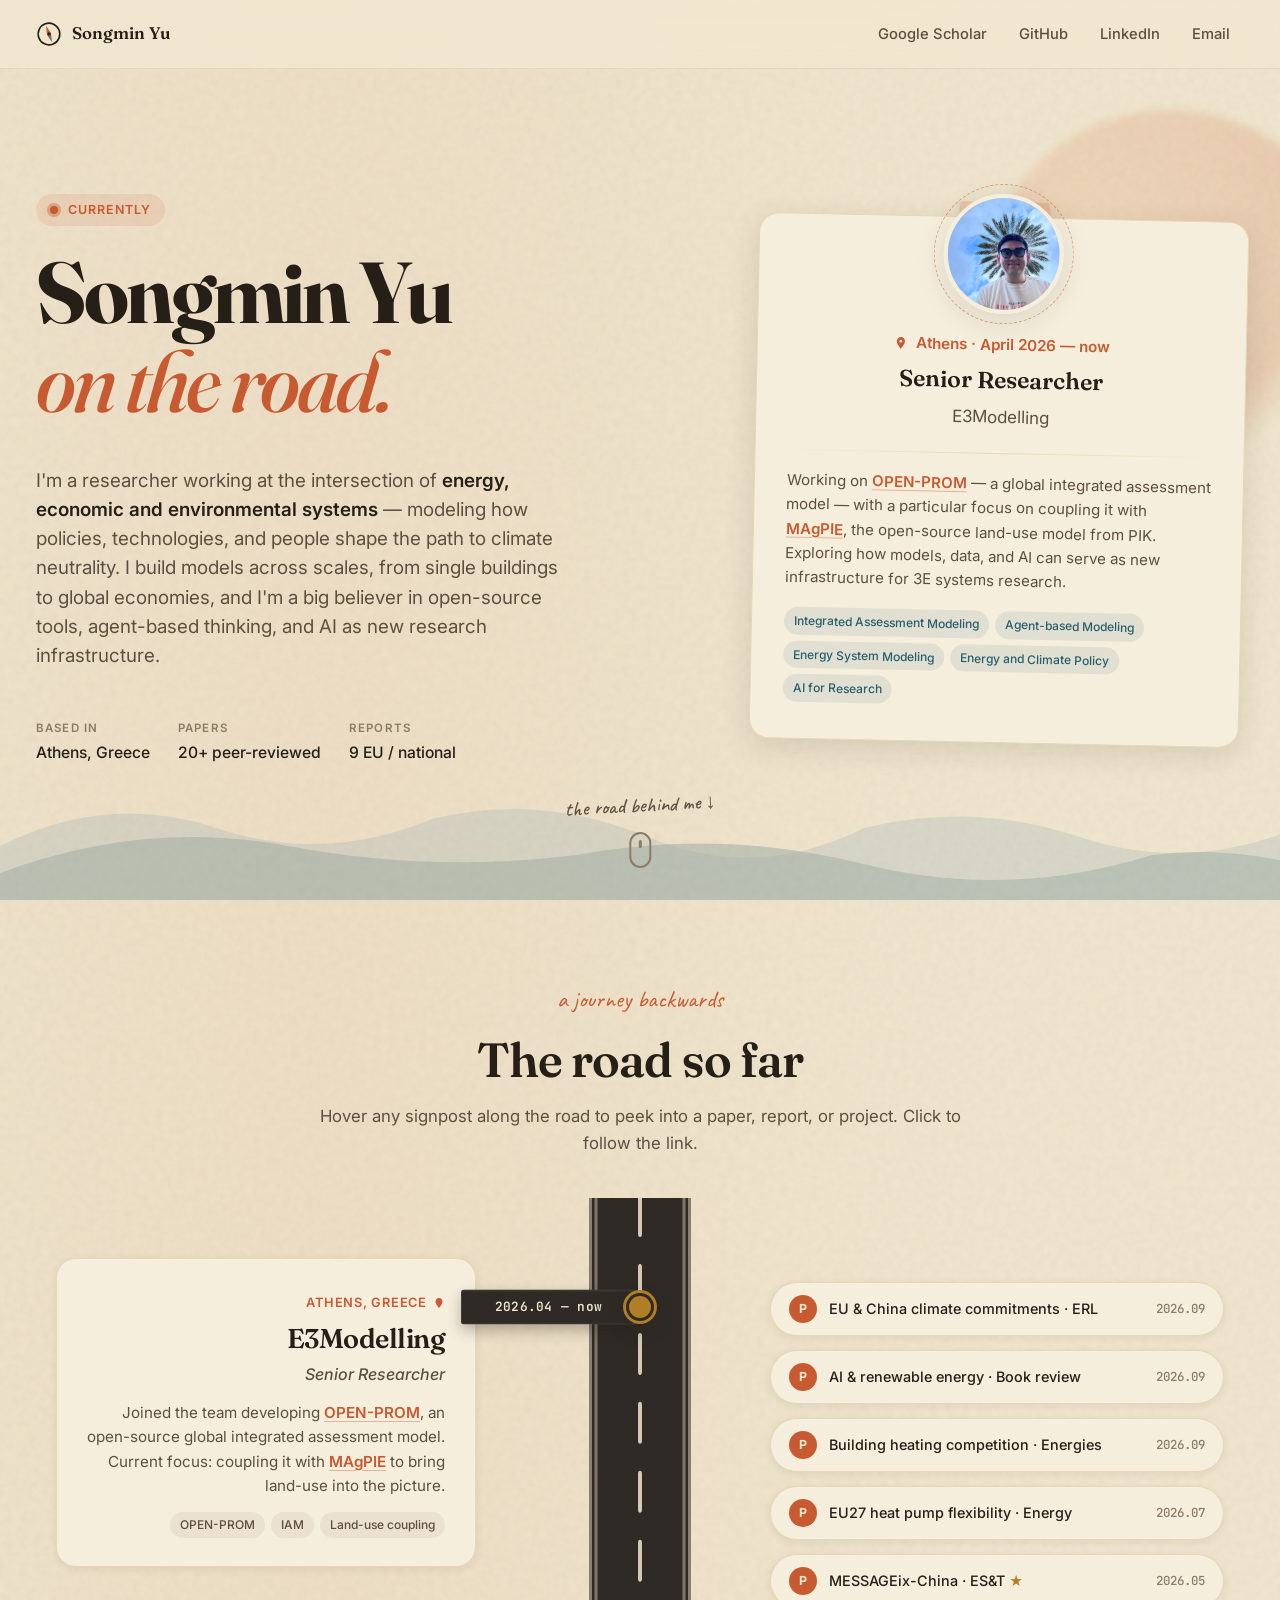
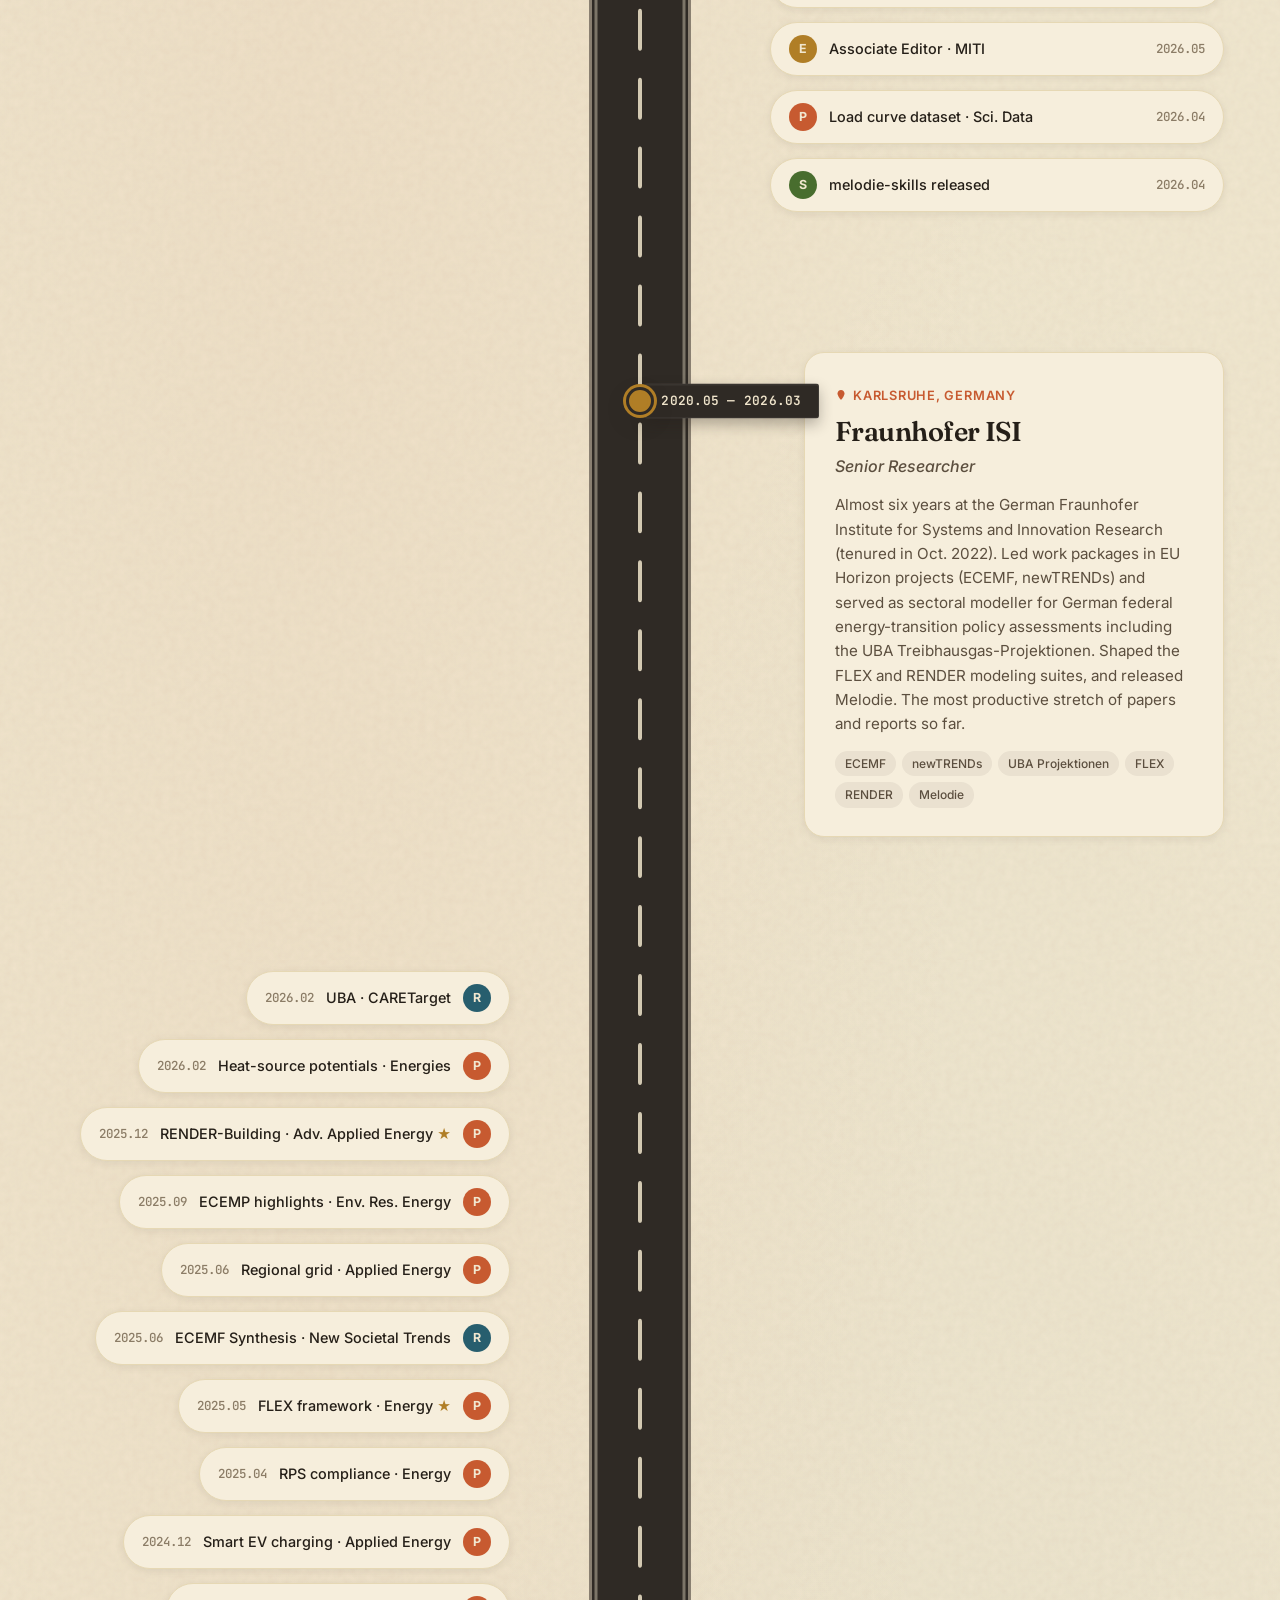
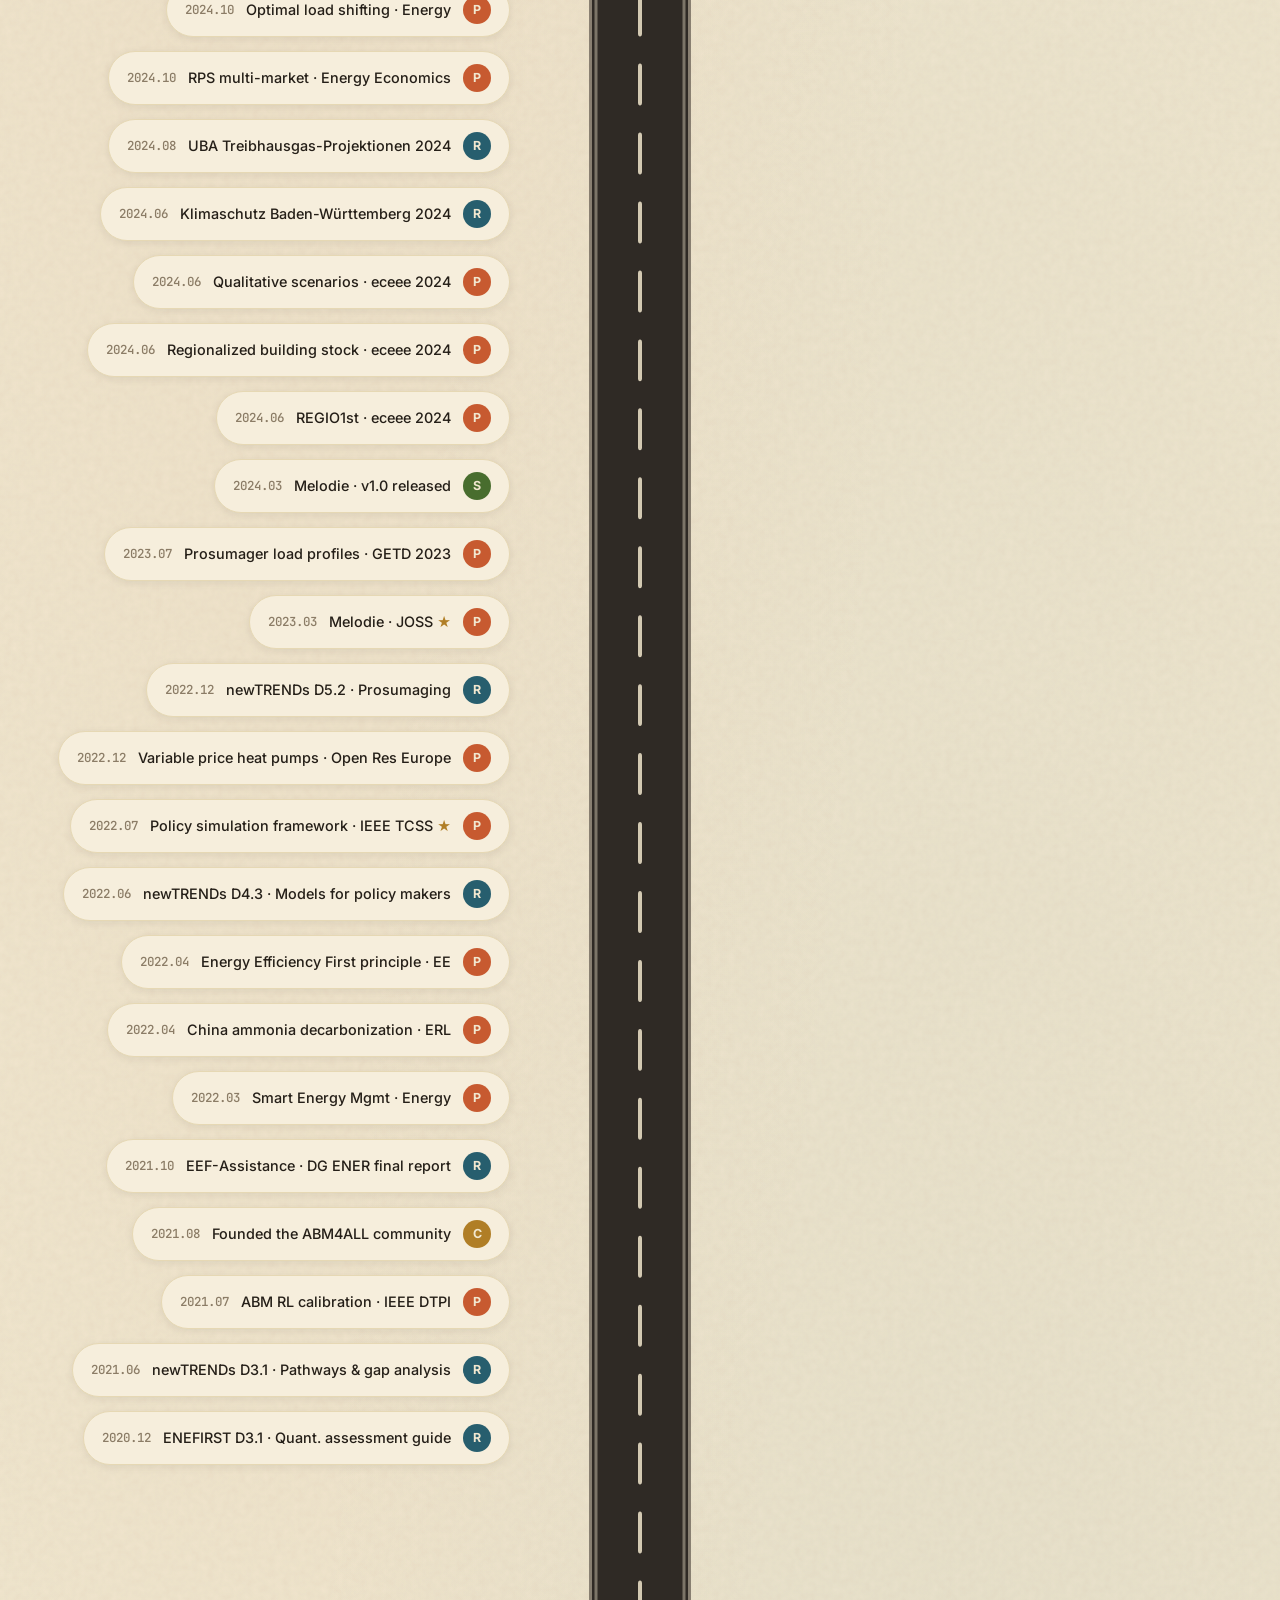
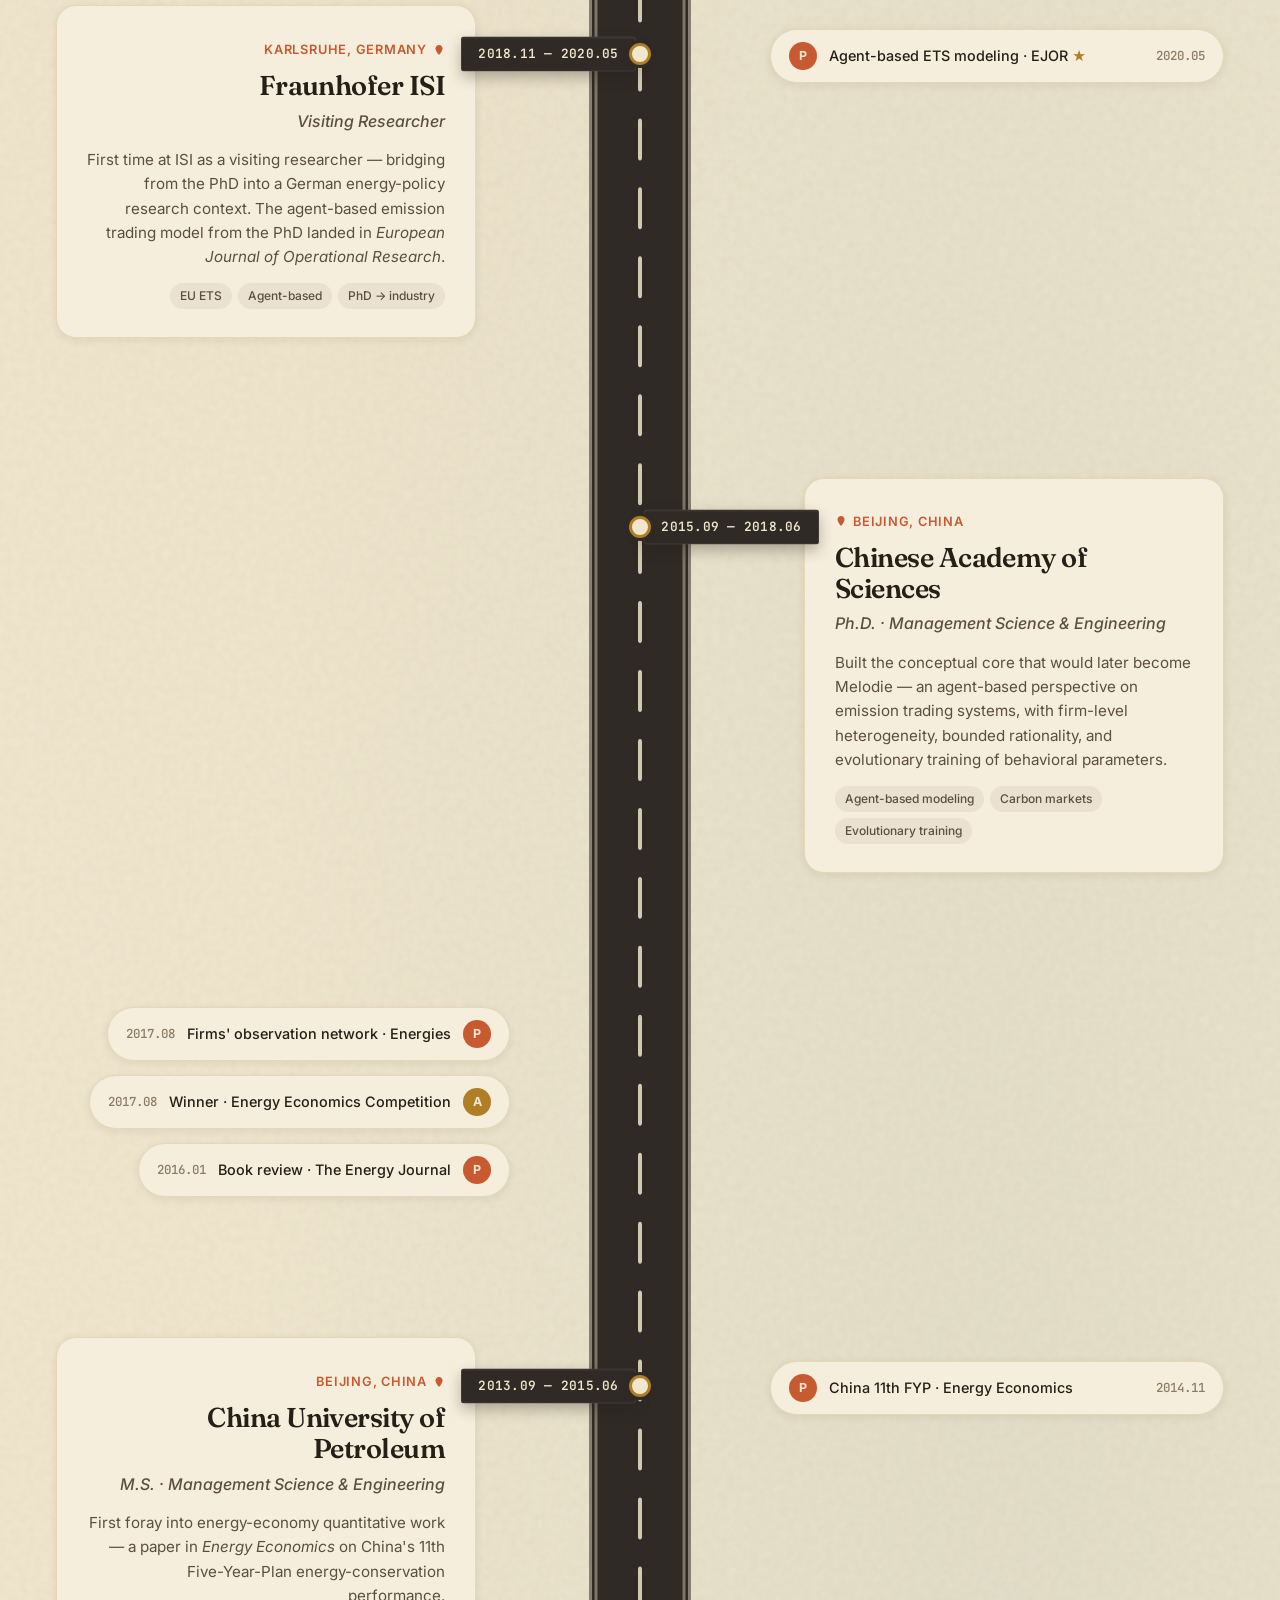
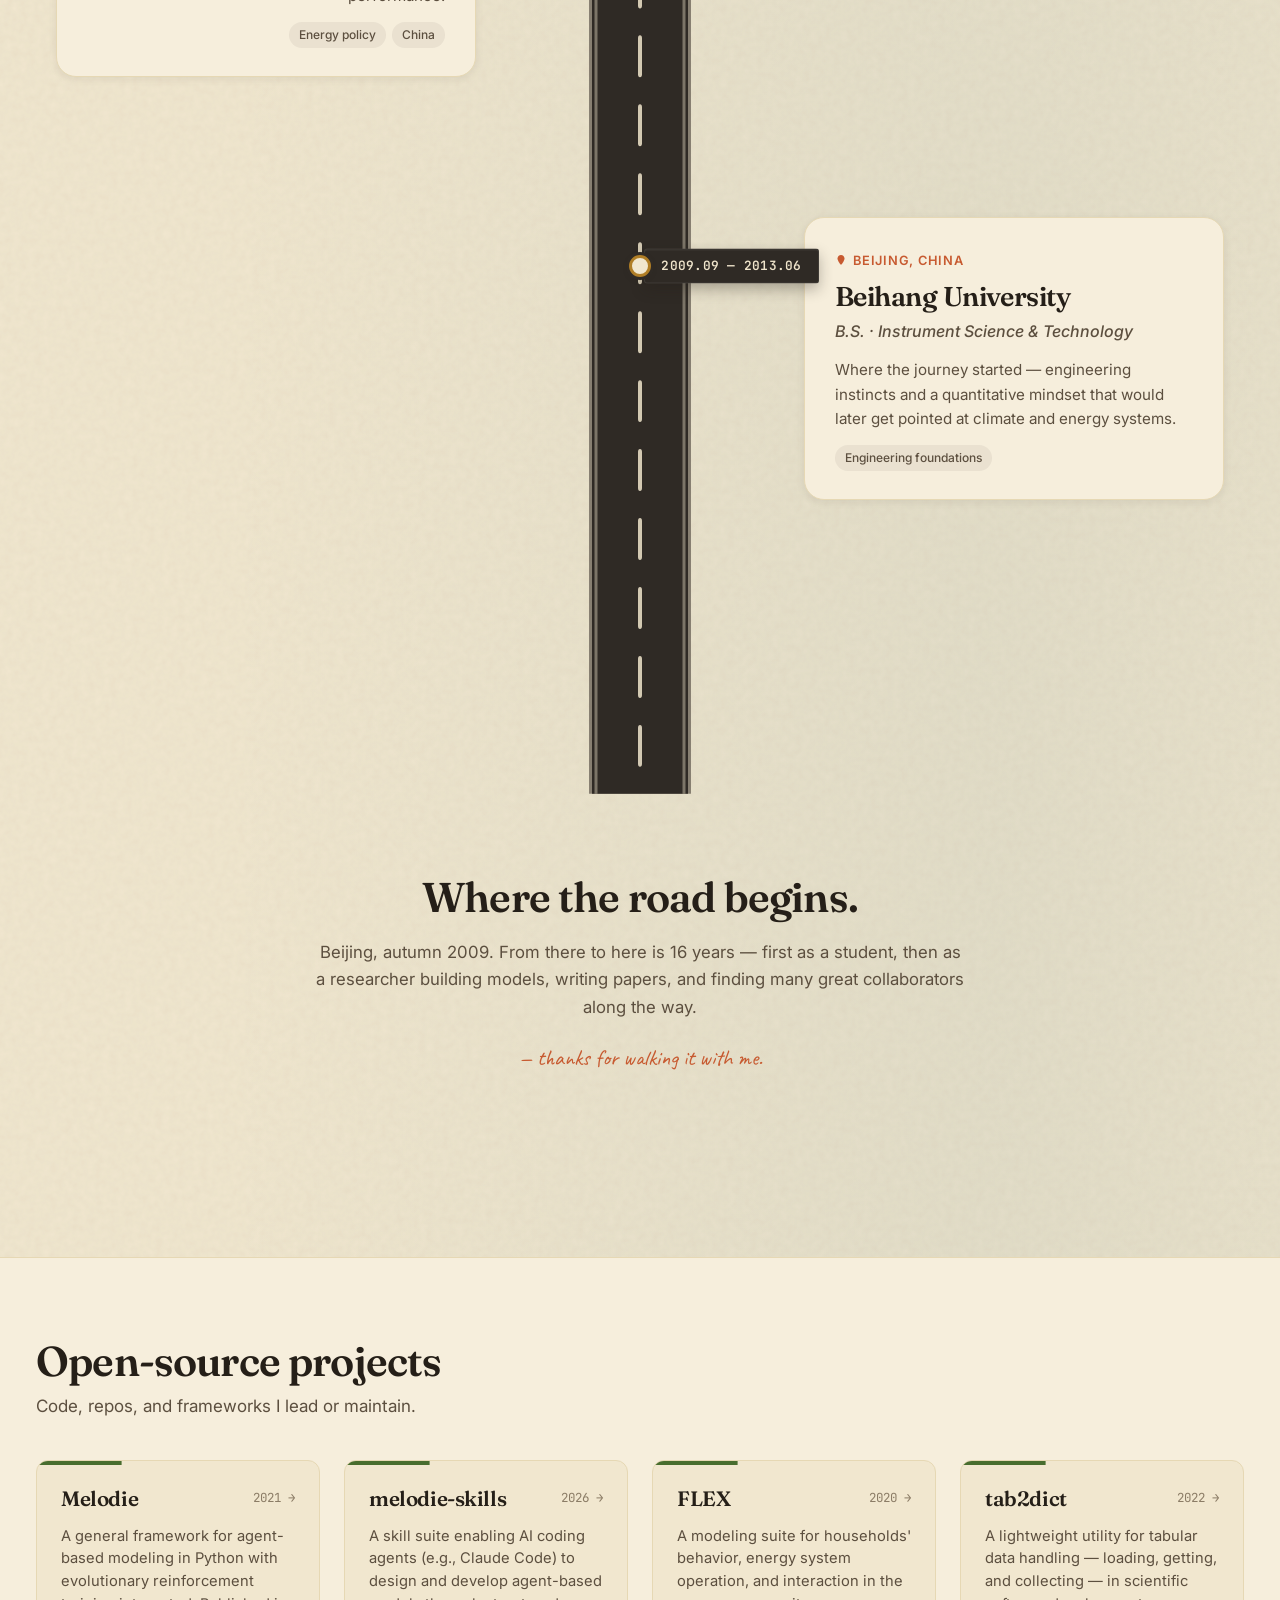
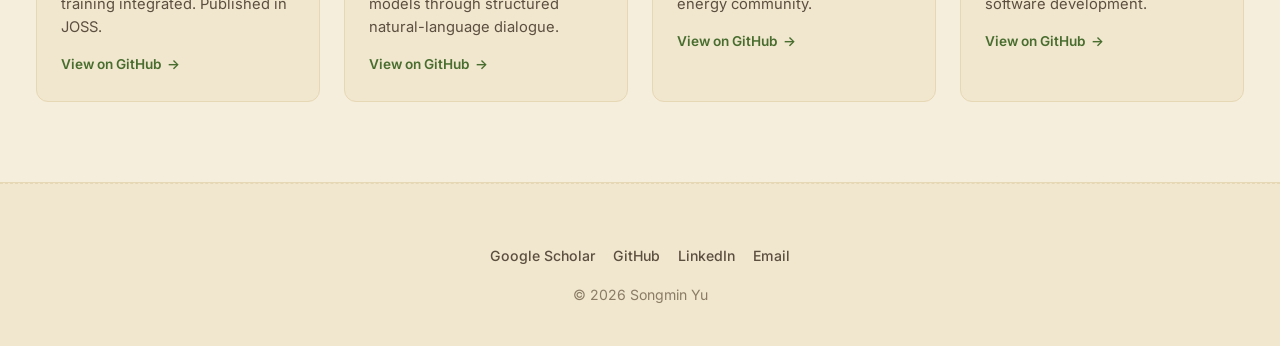
==== commit 4815a54d: "Add September 2026 ERL paper and Energy Journal book review" ====
--- a/index.html
+++ b/index.html
@@ -1396,6 +1396,36 @@
             </div>
 
             <div class="satellites">
+                <!-- 2026-09  EU and China climate commitments · ERL (co-author) -->
+                <a class="sat sat-paper" href="https://iopscience.iop.org/article/10.1088/1748-9326/aeadb5/meta" target="_blank" rel="noopener">
+                    <span class="sat-icon">P</span>
+                    <span class="sat-label">EU &amp; China climate commitments · ERL</span>
+                    <span class="sat-year">2026.09</span>
+                    <div class="sat-popup">
+                        <span class="sat-popup-type">Peer-reviewed · Co-author</span>
+                        <div class="sat-popup-title">Beyond 2030: what sectoral shifts in EU and China reveal about Long Term climate commitments</div>
+                        <div class="sat-popup-meta">
+                            <em>Environmental Research Letters</em> · Accepted manuscript · 29 September 2026<br>
+                            Zisarou, E.; Fragkos, P.; van de Ven, D.-J.; Yu, S.
+                        </div>
+                        <span class="sat-popup-cta">Read on IOPscience</span>
+                    </div>
+                </a>
+                <!-- 2026-09  AI and renewable energy · The Energy Journal (book review) -->
+                <a class="sat sat-paper" href="https://journals.sagepub.com/doi/full/10.1177/01956574261487825" target="_blank" rel="noopener">
+                    <span class="sat-icon">P</span>
+                    <span class="sat-label">AI &amp; renewable energy · Book review</span>
+                    <span class="sat-year">2026.09</span>
+                    <div class="sat-popup">
+                        <span class="sat-popup-type">Book review · Sole author</span>
+                        <div class="sat-popup-title">Book Review: Renewable Energy Transition with Artificial Intelligence: Challenge-Driven Solutions</div>
+                        <div class="sat-popup-meta">
+                            <em>The Energy Journal</em> · 17 September 2026<br>
+                            Yu, S.
+                        </div>
+                        <span class="sat-popup-cta">Read on SAGE</span>
+                    </div>
+                </a>
                 <!-- 2026-09  Building heating competition · Energies (co-author) -->
                 <a class="sat sat-paper" href="https://www.mdpi.com/1996-1073/19/18/4377" target="_blank" rel="noopener">
                     <span class="sat-icon">P</span>
@@ -1548,7 +1578,7 @@
                         <div class="sat-popup-title">Environmental Heat Source Potentials for Decentralized Heat Pumps: A GIS-Based Analysis</div>
                         <div class="sat-popup-meta">
                             <em>Energies</em> · February 2026<br>
-                            Alibas, S.; Yu, S.; Manz, P.
+                            Alibaş, Ş.; Yu, S.; Manz, P.
                         </div>
                         <span class="sat-popup-cta">Read on MDPI</span>
                     </div>
@@ -1563,7 +1593,7 @@
                         <div class="sat-popup-title">Advancing building stock transformation models: An agent-based approach and its application to Germany</div>
                         <div class="sat-popup-meta">
                             <em>Advances in Applied Energy</em> · December 2025<br>
-                            Alibas, S.; Yu, S.; Bagheri, M.; Fleiter, T.
+                            Alibaş, Ş.; Yu, S.; Bagheri, M.; Fleiter, T.
                         </div>
                         <span class="sat-popup-cta">Read on ScienceDirect</span>
                     </div>
@@ -1743,7 +1773,7 @@
                         <div class="sat-popup-title">Developing a Regionalized Representative Building Stock Model for Germany</div>
                         <div class="sat-popup-meta">
                             <em>Proceedings of eceee Summer Study 2024</em><br>
-                            Alibas, S.; Yu, S.
+                            Alibaş, Ş.; Yu, S.
                         </div>
                         <span class="sat-popup-cta">Learn more</span>
                     </div>
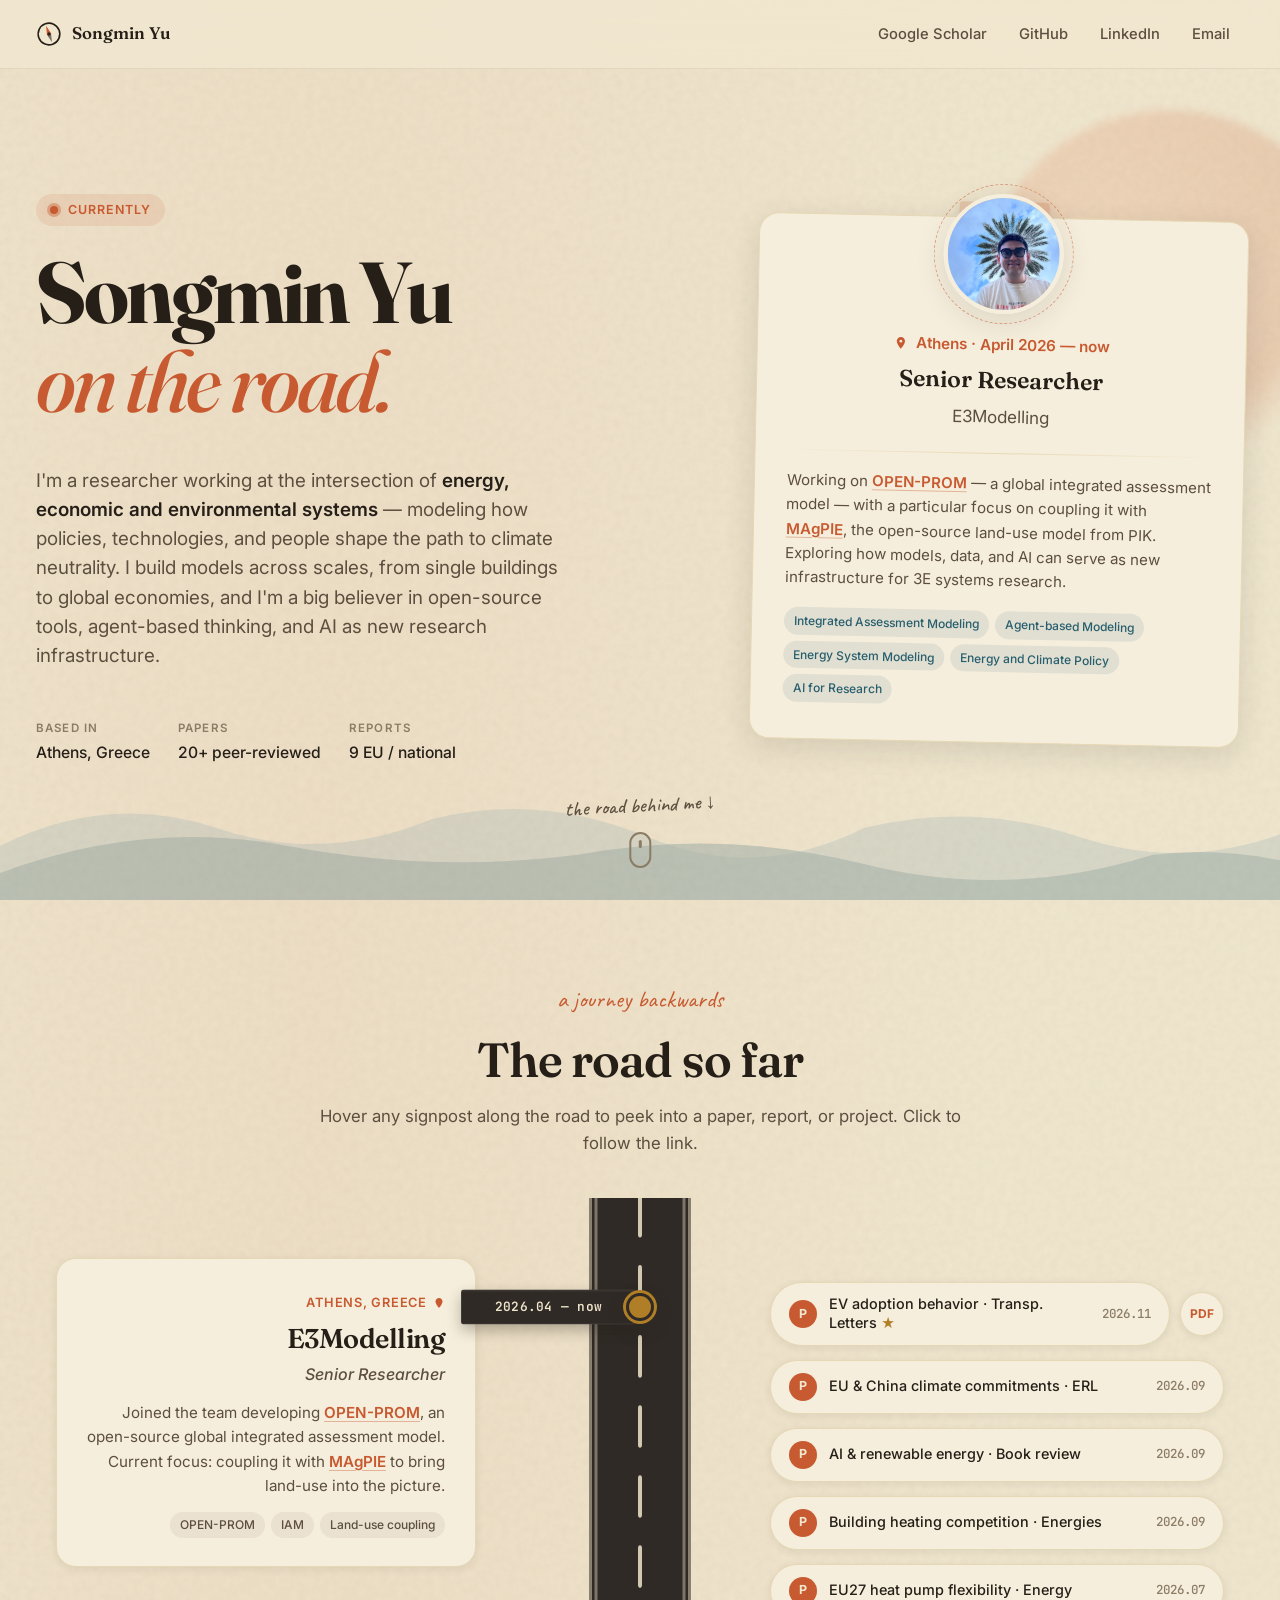
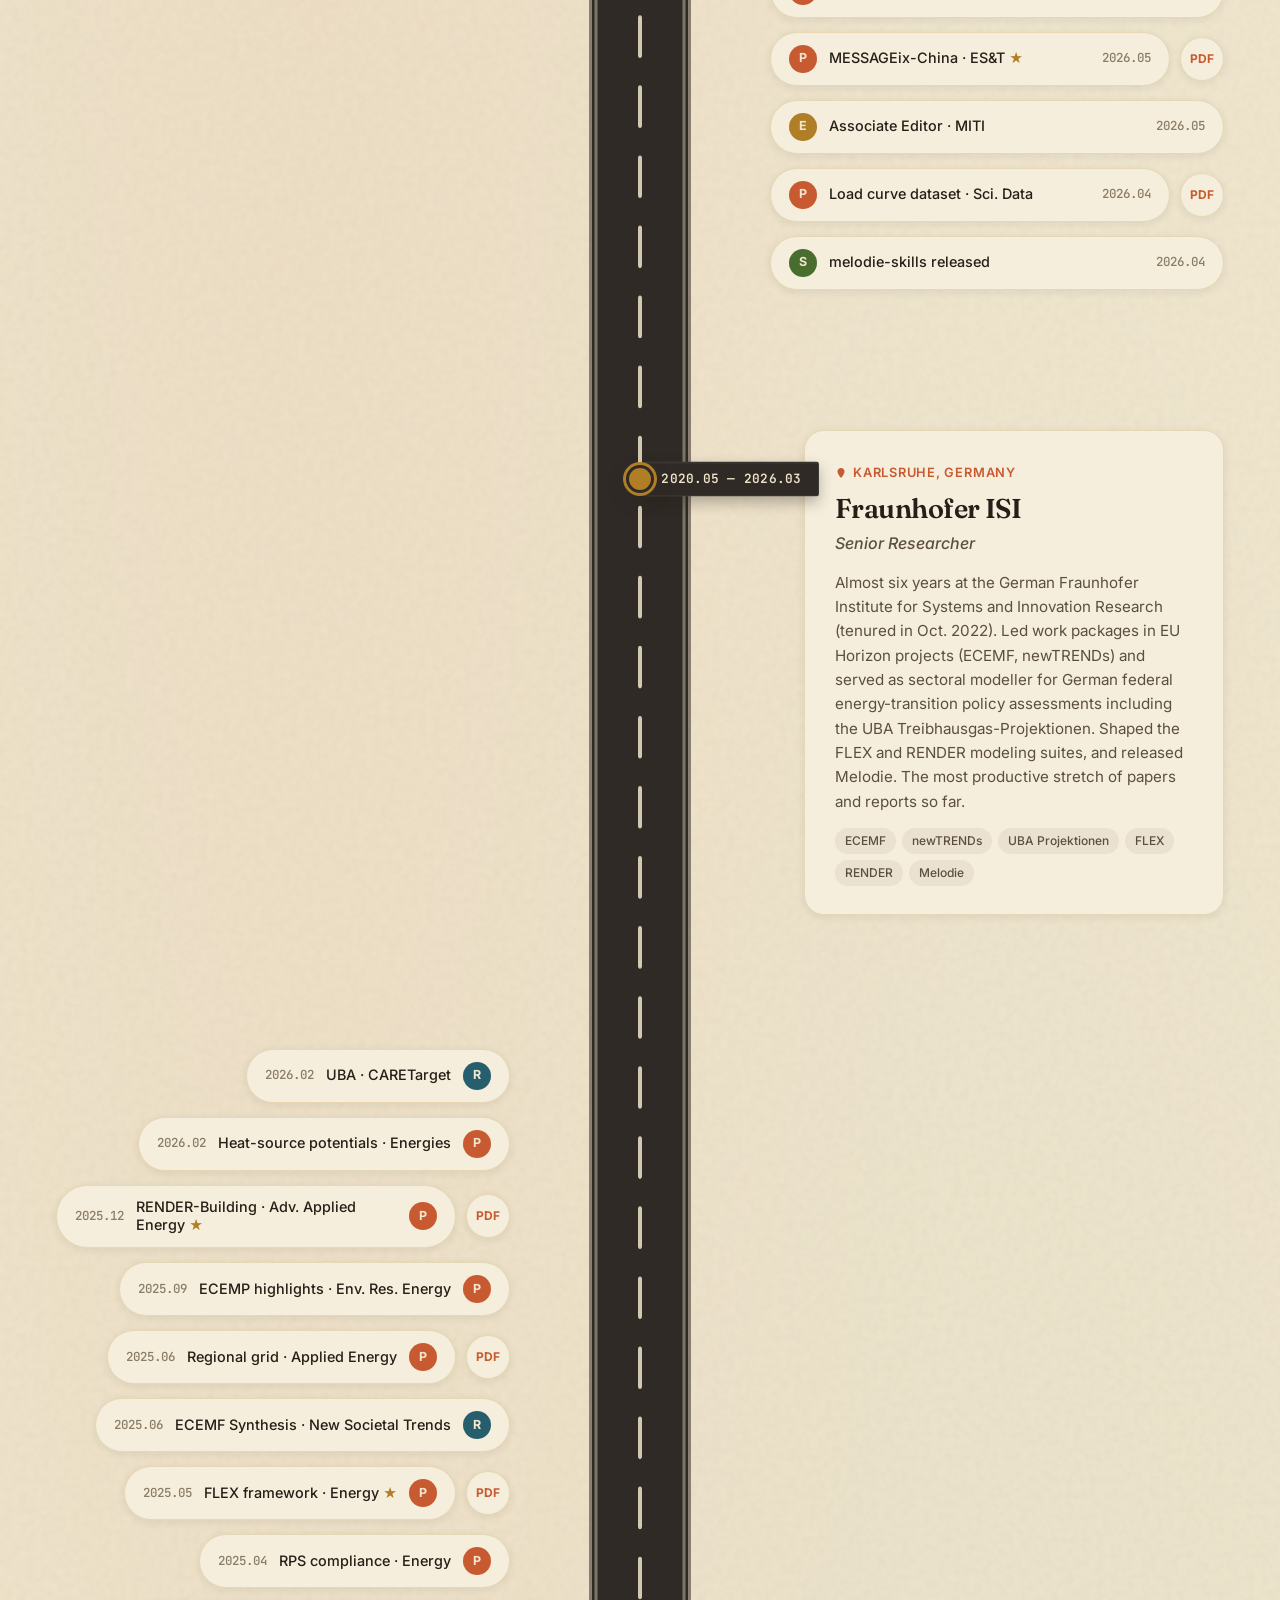
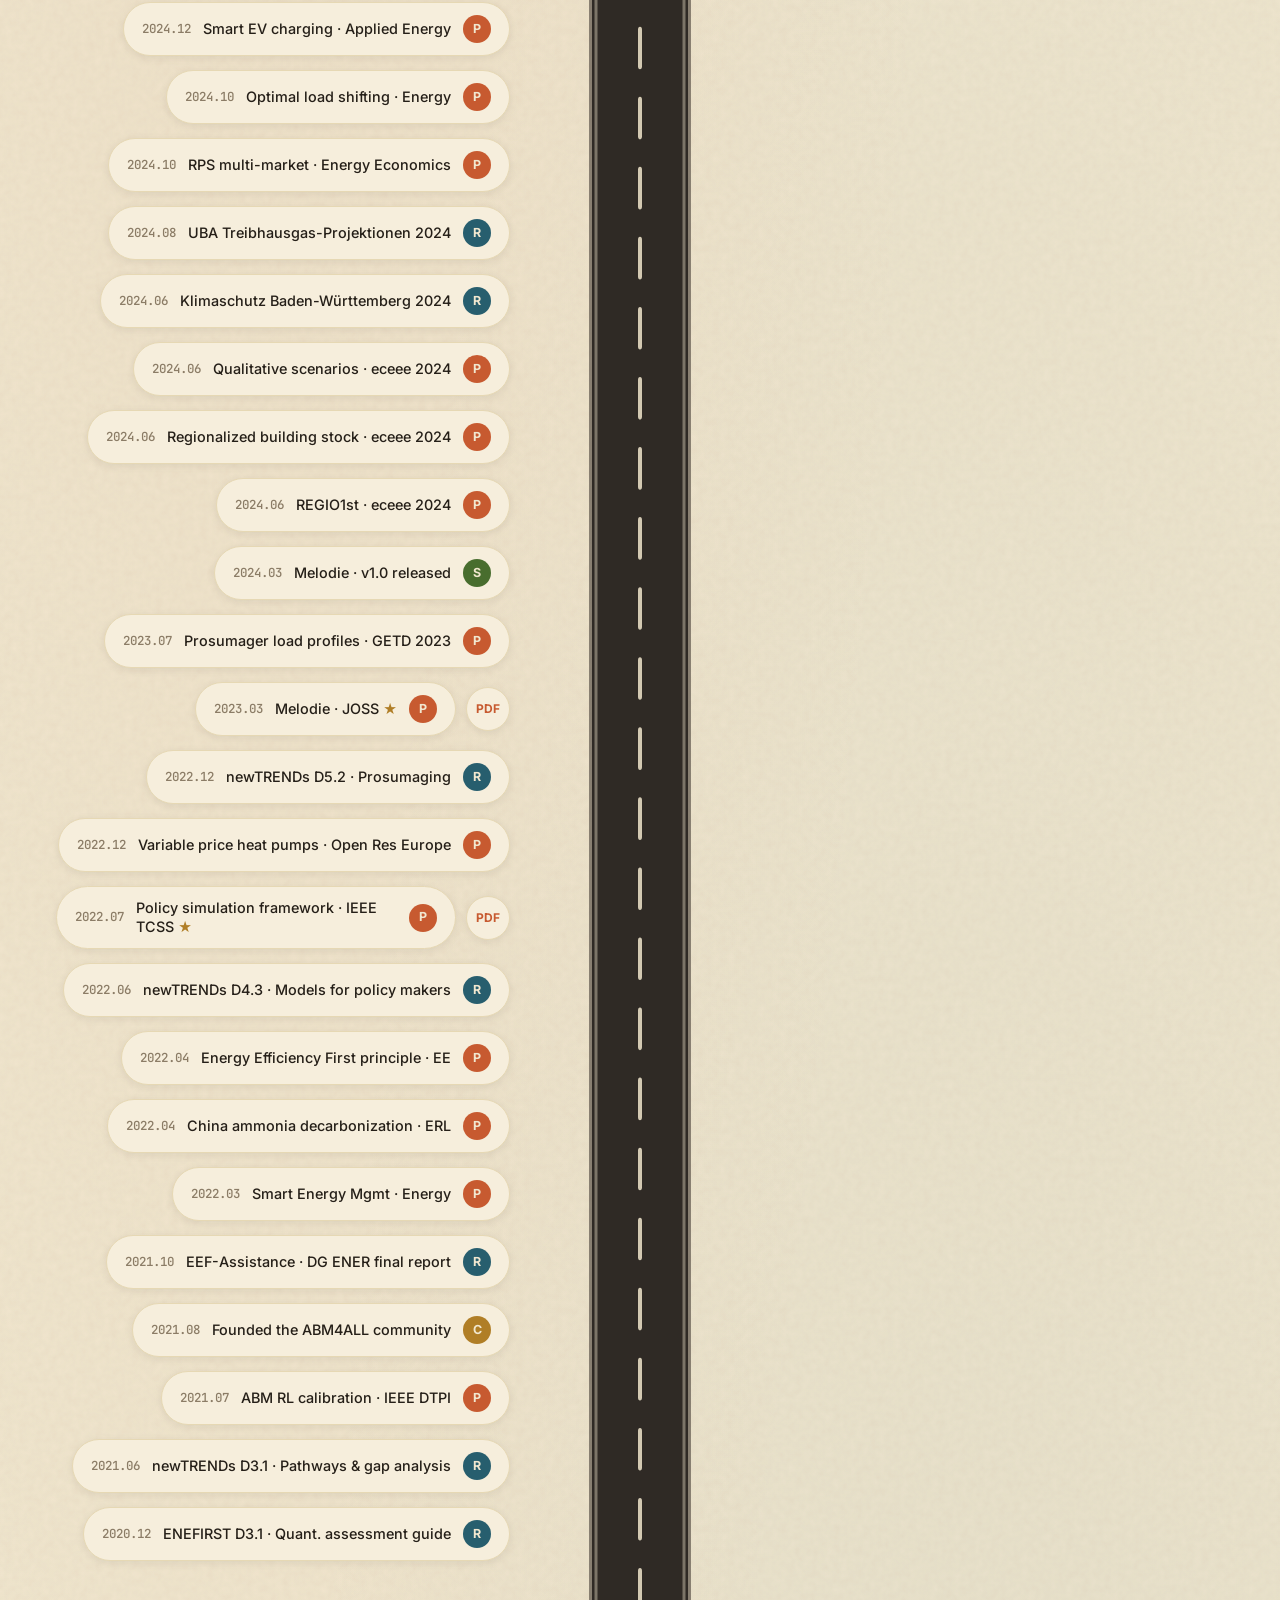
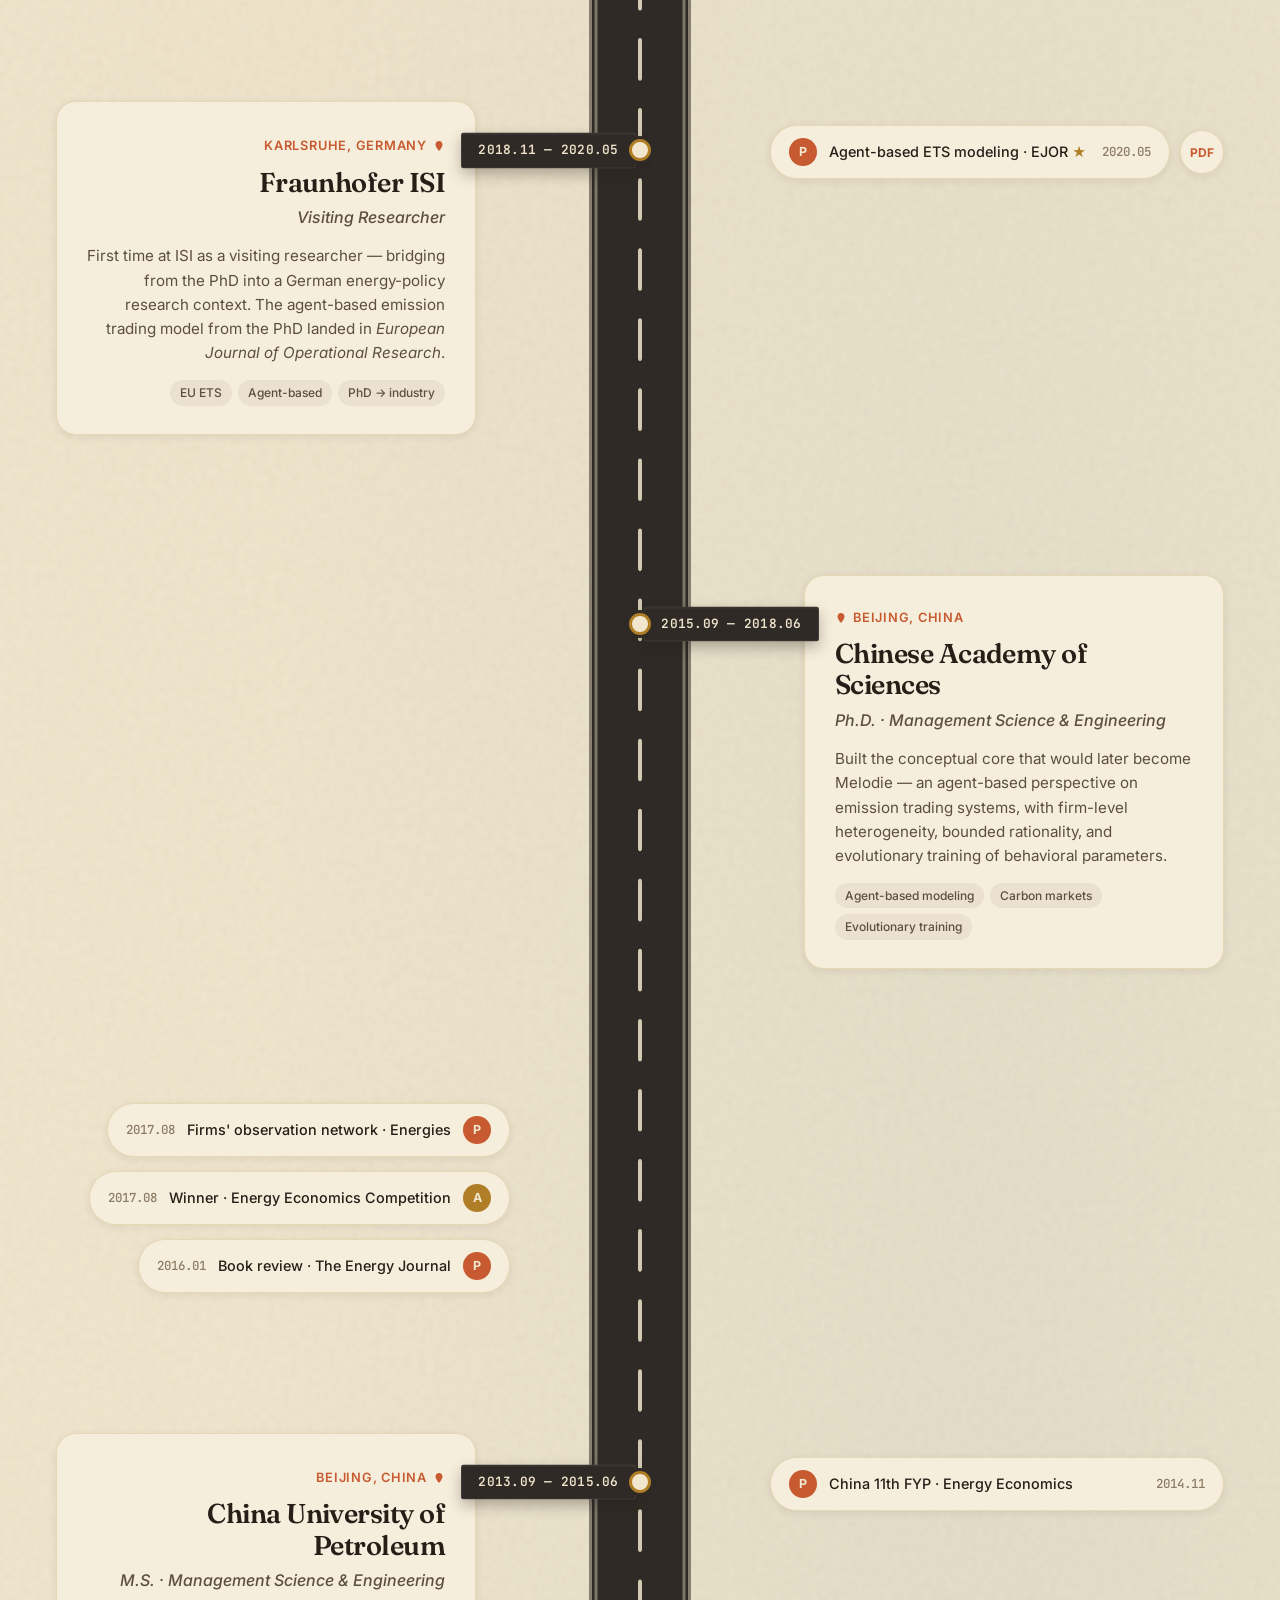
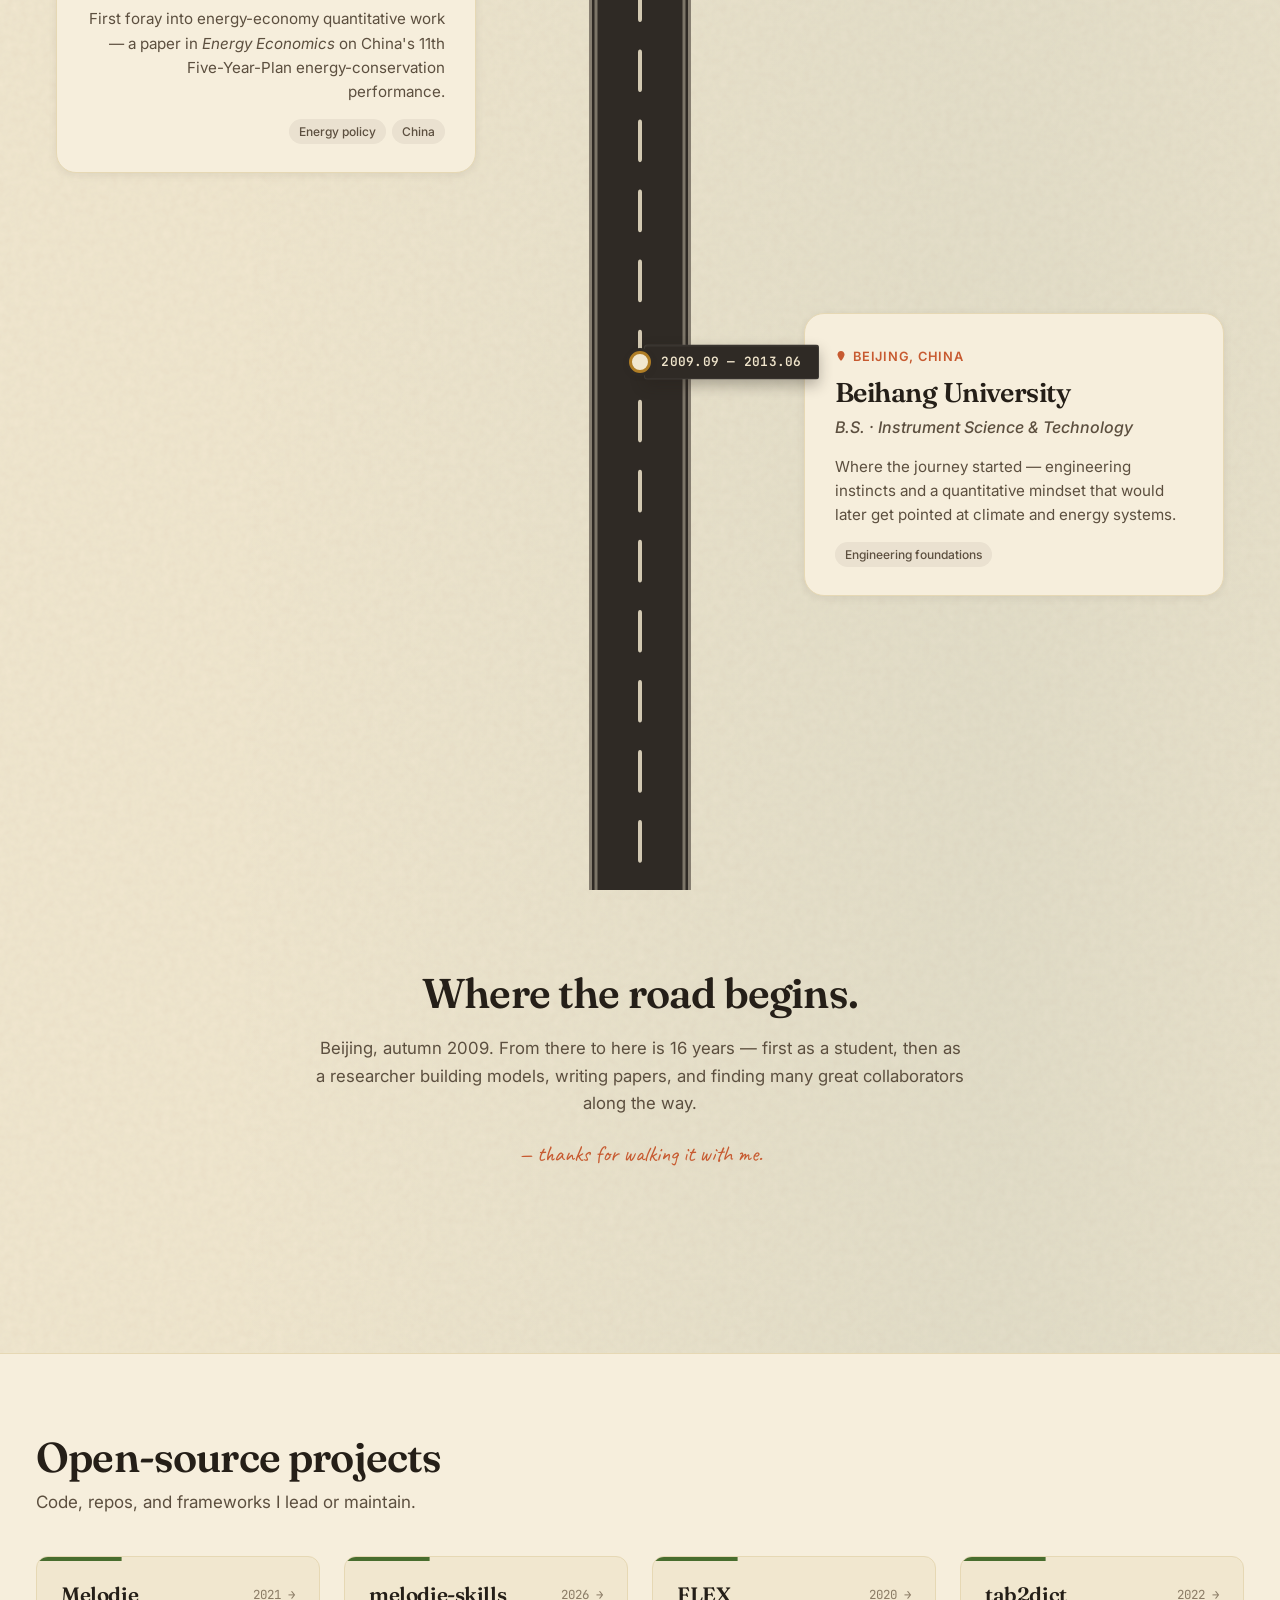
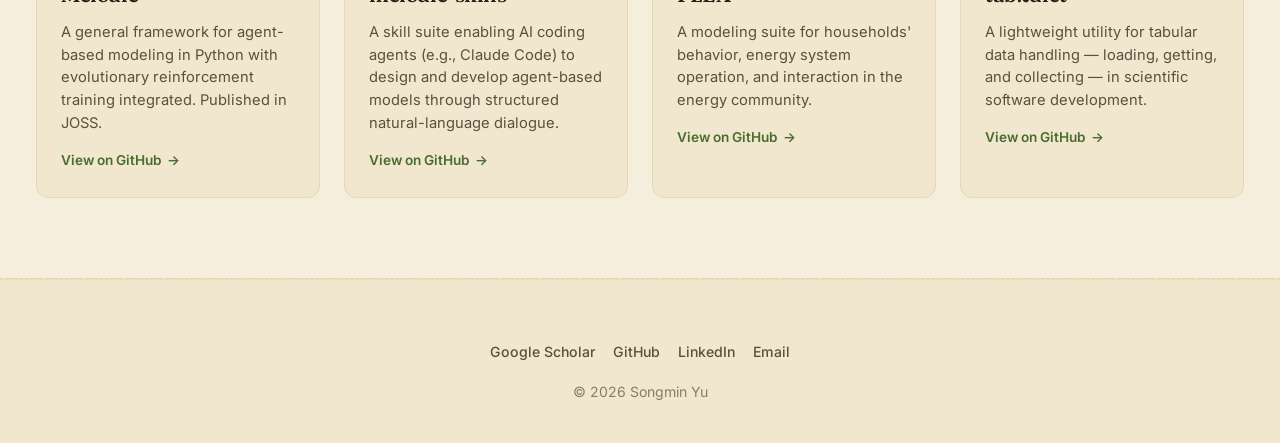
==== commit 4efdc5f9: "Add EV adoption paper and direct links to all available PDFs" ====
--- a/index.html
+++ b/index.html
@@ -841,6 +841,42 @@
         .sat-star {
             color: var(--gold);
             font-size: 0.85rem;
+        }
+
+        /* Keep each publisher link alongside its available local PDF. */
+        .sat-entry {
+            display: flex;
+            align-items: center;
+            gap: 10px;
+            max-width: 100%;
+        }
+
+        .sat-entry > .sat {
+            flex: 1;
+            min-width: 0;
+        }
+
+        .sat-pdf {
+            display: inline-flex;
+            align-items: center;
+            justify-content: center;
+            flex-shrink: 0;
+            min-width: 44px;
+            min-height: 44px;
+            border: 1px solid var(--cream-deep);
+            border-radius: 100px;
+            background: var(--cream-soft);
+            color: var(--sunset);
+            font-size: 0.75rem;
+            font-weight: 700;
+            text-decoration: none;
+            box-shadow: var(--shadow-sm);
+        }
+
+        .sat-pdf:hover,
+        .sat-pdf:focus-visible {
+            border-color: currentColor;
+            box-shadow: var(--shadow-md);
         }
 
         /* Hover popup card */
@@ -1396,6 +1432,25 @@
             </div>
 
             <div class="satellites">
+                <!-- 2026-11  EV adoption behavior · Transportation Letters (corresponding author) -->
+                <div class="sat-entry">
+                    <a class="sat sat-paper" href="https://doi.org/10.1080/19427867.2026.2764452" target="_blank" rel="noopener">
+                        <span class="sat-icon">P</span>
+                        <span class="sat-label">EV adoption behavior · Transp. Letters <span class="sat-star">★</span></span>
+                        <span class="sat-year">2026.11</span>
+                        <div class="sat-popup">
+                            <span class="sat-popup-type">Peer-reviewed · Corresponding author</span>
+                            <div class="sat-popup-title">From fragmented survey evidence to transferable behavioral models: a framework for electric vehicle adoption</div>
+                            <div class="sat-popup-meta">
+                                <em>Transportation Letters</em> · 17 November 2026<br>
+                                Zhang, S.; Yu, S.<br>
+                                doi:10.1080/19427867.2026.2764452
+                            </div>
+                            <span class="sat-popup-cta">Read on Taylor &amp; Francis</span>
+                        </div>
+                    </a>
+                    <a class="sat-pdf" href="assets/pdf/2026_TL_EV-Adoption-Behavior.pdf" target="_blank" rel="noopener" aria-label="Open PDF: From fragmented survey evidence to transferable behavioral models: a framework for electric vehicle adoption">PDF</a>
+                </div>
                 <!-- 2026-09  EU and China climate commitments · ERL (co-author) -->
                 <a class="sat sat-paper" href="https://iopscience.iop.org/article/10.1088/1748-9326/aeadb5/meta" target="_blank" rel="noopener">
                     <span class="sat-icon">P</span>
@@ -1457,20 +1512,23 @@
                     </div>
                 </a>
                 <!-- 2026-05  MESSAGEix-China EST (first author) -->
-                <a class="sat sat-paper" href="https://pubs.acs.org/doi/full/10.1021/acs.est.5c15542" target="_blank" rel="noopener">
-                    <span class="sat-icon">P</span>
-                    <span class="sat-label">MESSAGEix-China · ES&amp;T <span class="sat-star">★</span></span>
-                    <span class="sat-year">2026.05</span>
-                    <div class="sat-popup">
-                        <span class="sat-popup-type">Peer-reviewed · First author</span>
-                        <div class="sat-popup-title">Navigating Ambition and Equity: Systemic Co-dependency in China's Carbon Neutrality Pathways</div>
-                        <div class="sat-popup-meta">
-                            <em>Environmental Science &amp; Technology</em> · 2026<br>
-                            Yu, S.; Zhao, F.; Yang, L.; Yao, X.; Li, Z.; Wei, N.; Duan, H.
-                        </div>
-                        <span class="sat-popup-cta">Read on ACS</span>
-                    </div>
-                </a>
+                <div class="sat-entry">
+                    <a class="sat sat-paper" href="https://pubs.acs.org/doi/full/10.1021/acs.est.5c15542" target="_blank" rel="noopener">
+                        <span class="sat-icon">P</span>
+                        <span class="sat-label">MESSAGEix-China · ES&amp;T <span class="sat-star">★</span></span>
+                        <span class="sat-year">2026.05</span>
+                        <div class="sat-popup">
+                            <span class="sat-popup-type">Peer-reviewed · First author</span>
+                            <div class="sat-popup-title">Navigating Ambition and Equity: Systemic Co-dependency in China's Carbon Neutrality Pathways</div>
+                            <div class="sat-popup-meta">
+                                <em>Environmental Science &amp; Technology</em> · 2026<br>
+                                Yu, S.; Zhao, F.; Yang, L.; Yao, X.; Li, Z.; Wei, N.; Duan, H.
+                            </div>
+                            <span class="sat-popup-cta">Read on ACS</span>
+                        </div>
+                    </a>
+                    <a class="sat-pdf" href="assets/pdf/2026_EST_MESSAGEix-China.pdf" target="_blank" rel="noopener" aria-label="Open PDF: Navigating Ambition and Equity: Systemic Co-dependency in China&#x27;s Carbon Neutrality Pathways">PDF</a>
+                </div>
                 <!-- 2026-05  Associate Editor (same month → minimum gap 14px) -->
                 <a class="sat sat-service" href="https://link.springer.com/journal/11027" target="_blank" rel="noopener">
                     <span class="sat-icon">E</span>
@@ -1487,20 +1545,23 @@
                     </div>
                 </a>
                 <!-- 2026-04  Load curve dataset · Scientific Data (co-author) -->
-                <a class="sat sat-paper" href="https://www.nature.com/articles/s41597-026-07327-8" target="_blank" rel="noopener">
-                    <span class="sat-icon">P</span>
-                    <span class="sat-label">Load curve dataset · Sci. Data</span>
-                    <span class="sat-year">2026.04</span>
-                    <div class="sat-popup">
-                        <span class="sat-popup-type">Peer-reviewed · Co-author</span>
-                        <div class="sat-popup-title">Hourly electricity load curve dataset for Chinese provinces derived from meteorological variables</div>
-                        <div class="sat-popup-meta">
-                            <em>Scientific Data</em> · 13, 978 · April 2026<br>
-                            Yi, B.; Luo, Q.; Zhang, S.; Ji, Y.; Yu, S.; Fan, Y.
-                        </div>
-                        <span class="sat-popup-cta">Read on Nature</span>
-                    </div>
-                </a>
+                <div class="sat-entry">
+                    <a class="sat sat-paper" href="https://www.nature.com/articles/s41597-026-07327-8" target="_blank" rel="noopener">
+                        <span class="sat-icon">P</span>
+                        <span class="sat-label">Load curve dataset · Sci. Data</span>
+                        <span class="sat-year">2026.04</span>
+                        <div class="sat-popup">
+                            <span class="sat-popup-type">Peer-reviewed · Co-author</span>
+                            <div class="sat-popup-title">Hourly electricity load curve dataset for Chinese provinces derived from meteorological variables</div>
+                            <div class="sat-popup-meta">
+                                <em>Scientific Data</em> · 13, 978 · April 2026<br>
+                                Yi, B.; Luo, Q.; Zhang, S.; Ji, Y.; Yu, S.; Fan, Y.
+                            </div>
+                            <span class="sat-popup-cta">Read on Nature</span>
+                        </div>
+                    </a>
+                    <a class="sat-pdf" href="assets/pdf/2026_SciData_Load-Profiles.pdf" target="_blank" rel="noopener" aria-label="Open PDF: Hourly electricity load curve dataset for Chinese provinces derived from meteorological variables">PDF</a>
+                </div>
                 <!-- 2026-04  melodie-skills release (1 month earlier → 25px) -->
                 <a class="sat sat-project" href="https://github.com/ABM4ALL/melodie-skills" target="_blank" rel="noopener">
                     <span class="sat-icon">S</span>
@@ -1584,20 +1645,23 @@
                     </div>
                 </a>
                 <!-- 2025-12  RENDER-Building · Adv. Applied Energy -->
-                <a class="sat sat-paper" href="https://www.sciencedirect.com/science/article/pii/S2666792425000502" target="_blank" rel="noopener">
-                    <span class="sat-icon">P</span>
-                    <span class="sat-label">RENDER-Building · Adv. Applied Energy <span class="sat-star">★</span></span>
-                    <span class="sat-year">2025.12</span>
-                    <div class="sat-popup">
-                        <span class="sat-popup-type">Peer-reviewed · Corresponding author</span>
-                        <div class="sat-popup-title">Advancing building stock transformation models: An agent-based approach and its application to Germany</div>
-                        <div class="sat-popup-meta">
-                            <em>Advances in Applied Energy</em> · December 2025<br>
-                            Alibaş, Ş.; Yu, S.; Bagheri, M.; Fleiter, T.
-                        </div>
-                        <span class="sat-popup-cta">Read on ScienceDirect</span>
-                    </div>
-                </a>
+                <div class="sat-entry">
+                    <a class="sat sat-paper" href="https://www.sciencedirect.com/science/article/pii/S2666792425000502" target="_blank" rel="noopener">
+                        <span class="sat-icon">P</span>
+                        <span class="sat-label">RENDER-Building · Adv. Applied Energy <span class="sat-star">★</span></span>
+                        <span class="sat-year">2025.12</span>
+                        <div class="sat-popup">
+                            <span class="sat-popup-type">Peer-reviewed · Corresponding author</span>
+                            <div class="sat-popup-title">Advancing building stock transformation models: An agent-based approach and its application to Germany</div>
+                            <div class="sat-popup-meta">
+                                <em>Advances in Applied Energy</em> · December 2025<br>
+                                Alibaş, Ş.; Yu, S.; Bagheri, M.; Fleiter, T.
+                            </div>
+                            <span class="sat-popup-cta">Read on ScienceDirect</span>
+                        </div>
+                    </a>
+                    <a class="sat-pdf" href="assets/pdf/2025_ADAPEN_RENDER-Building.pdf" target="_blank" rel="noopener" aria-label="Open PDF: Advancing building stock transformation models: An agent-based approach and its application to Germany">PDF</a>
+                </div>
                 <!-- 2025-09  ECEMP Env Res Energy -->
                 <a class="sat sat-paper" href="https://doi.org/10.1088/2753-3751/adef5d" target="_blank" rel="noopener">
                     <span class="sat-icon">P</span>
@@ -1614,20 +1678,23 @@
                     </div>
                 </a>
                 <!-- 2025-06  Regional grid · Applied Energy -->
-                <a class="sat sat-paper" href="https://www.sciencedirect.com/science/article/pii/S0306261925002934" target="_blank" rel="noopener">
-                    <span class="sat-icon">P</span>
-                    <span class="sat-label">Regional grid · Applied Energy</span>
-                    <span class="sat-year">2025.06</span>
-                    <div class="sat-popup">
-                        <span class="sat-popup-type">Peer-reviewed · Co-author</span>
-                        <div class="sat-popup-title">Analyzing the impact of heating electrification and prosumaging on the future distribution grid costs</div>
-                        <div class="sat-popup-meta">
-                            <em>Applied Energy</em> · 387, 125563 · June 2025<br>
-                            Mascherbauer, P.; Martínez, M.; Mateo, C.; Yu, S.; Kranzl, L.
-                        </div>
-                        <span class="sat-popup-cta">Read on ScienceDirect</span>
-                    </div>
-                </a>
+                <div class="sat-entry">
+                    <a class="sat sat-paper" href="https://www.sciencedirect.com/science/article/pii/S0306261925002934" target="_blank" rel="noopener">
+                        <span class="sat-icon">P</span>
+                        <span class="sat-label">Regional grid · Applied Energy</span>
+                        <span class="sat-year">2025.06</span>
+                        <div class="sat-popup">
+                            <span class="sat-popup-type">Peer-reviewed · Co-author</span>
+                            <div class="sat-popup-title">Analyzing the impact of heating electrification and prosumaging on the future distribution grid costs</div>
+                            <div class="sat-popup-meta">
+                                <em>Applied Energy</em> · 387, 125563 · June 2025<br>
+                                Mascherbauer, P.; Martínez, M.; Mateo, C.; Yu, S.; Kranzl, L.
+                            </div>
+                            <span class="sat-popup-cta">Read on ScienceDirect</span>
+                        </div>
+                    </a>
+                    <a class="sat-pdf" href="assets/pdf/2025_APEN_FLEX-Region.pdf" target="_blank" rel="noopener" aria-label="Open PDF: Analyzing the impact of heating electrification and prosumaging on the future distribution grid costs">PDF</a>
+                </div>
                 <!-- 2025-06  ECEMF Synthesis (est) -->
                 <a class="sat sat-report" href="#" target="_blank" rel="noopener">
                     <span class="sat-icon">R</span>
@@ -1644,20 +1711,23 @@
                     </div>
                 </a>
                 <!-- 2025-05  FLEX framework · Energy -->
-                <a class="sat sat-paper" href="https://www.sciencedirect.com/science/article/pii/S0360544225019802" target="_blank" rel="noopener">
-                    <span class="sat-icon">P</span>
-                    <span class="sat-label">FLEX framework · Energy <span class="sat-star">★</span></span>
-                    <span class="sat-year">2025.05</span>
-                    <div class="sat-popup">
-                        <span class="sat-popup-type">Peer-reviewed · First author</span>
-                        <div class="sat-popup-title">Modeling households' behavior, energy system operation, and interaction in the energy community</div>
-                        <div class="sat-popup-meta">
-                            <em>Energy</em> · 2025 · article 136338 · May 2025<br>
-                            Yu, S.; Mascherbauer, P.; Haupt, T.; Skorna, K.; Rickmann, H.; Kochanski, M.; Kranzl, L.
-                        </div>
-                        <span class="sat-popup-cta">Read on ScienceDirect</span>
-                    </div>
-                </a>
+                <div class="sat-entry">
+                    <a class="sat sat-paper" href="https://www.sciencedirect.com/science/article/pii/S0360544225019802" target="_blank" rel="noopener">
+                        <span class="sat-icon">P</span>
+                        <span class="sat-label">FLEX framework · Energy <span class="sat-star">★</span></span>
+                        <span class="sat-year">2025.05</span>
+                        <div class="sat-popup">
+                            <span class="sat-popup-type">Peer-reviewed · First author</span>
+                            <div class="sat-popup-title">Modeling households' behavior, energy system operation, and interaction in the energy community</div>
+                            <div class="sat-popup-meta">
+                                <em>Energy</em> · 2025 · article 136338 · May 2025<br>
+                                Yu, S.; Mascherbauer, P.; Haupt, T.; Skorna, K.; Rickmann, H.; Kochanski, M.; Kranzl, L.
+                            </div>
+                            <span class="sat-popup-cta">Read on ScienceDirect</span>
+                        </div>
+                    </a>
+                    <a class="sat-pdf" href="assets/pdf/2025_EGY_FLEX.pdf" target="_blank" rel="noopener" aria-label="Open PDF: Modeling households&#x27; behavior, energy system operation, and interaction in the energy community">PDF</a>
+                </div>
                 <!-- 2025-04  RPS compliance · Energy -->
                 <a class="sat sat-paper" href="https://doi.org/10.1016/j.energy.2025.135478" target="_blank" rel="noopener">
                     <span class="sat-icon">P</span>
@@ -1825,20 +1895,23 @@
                     </div>
                 </a>
                 <!-- 2023-03  Melodie · JOSS — 12 months -->
-                <a class="sat sat-paper" href="https://joss.theoj.org/papers/10.21105/joss.05100" target="_blank" rel="noopener">
-                    <span class="sat-icon">P</span>
-                    <span class="sat-label">Melodie · JOSS <span class="sat-star">★</span></span>
-                    <span class="sat-year">2023.03</span>
-                    <div class="sat-popup">
-                        <span class="sat-popup-type">Peer-reviewed · First author</span>
-                        <div class="sat-popup-title">Melodie: Agent-based Modeling in Python</div>
-                        <div class="sat-popup-meta">
-                            <em>Journal of Open Source Software</em> · 8(83), 5100 · 26 March 2023<br>
-                            Yu, S.; Hou, Z.
-                        </div>
-                        <span class="sat-popup-cta">Read on JOSS</span>
-                    </div>
-                </a>
+                <div class="sat-entry">
+                    <a class="sat sat-paper" href="https://joss.theoj.org/papers/10.21105/joss.05100" target="_blank" rel="noopener">
+                        <span class="sat-icon">P</span>
+                        <span class="sat-label">Melodie · JOSS <span class="sat-star">★</span></span>
+                        <span class="sat-year">2023.03</span>
+                        <div class="sat-popup">
+                            <span class="sat-popup-type">Peer-reviewed · First author</span>
+                            <div class="sat-popup-title">Melodie: Agent-based Modeling in Python</div>
+                            <div class="sat-popup-meta">
+                                <em>Journal of Open Source Software</em> · 8(83), 5100 · 26 March 2023<br>
+                                Yu, S.; Hou, Z.
+                            </div>
+                            <span class="sat-popup-cta">Read on JOSS</span>
+                        </div>
+                    </a>
+                    <a class="sat-pdf" href="assets/pdf/2023_JOSS_Melodie.pdf" target="_blank" rel="noopener" aria-label="Open PDF: Melodie: Agent-based Modeling in Python">PDF</a>
+                </div>
                 <!-- 2022-12  newTRENDs D5.2 (est) -->
                 <a class="sat sat-report" href="#" target="_blank" rel="noopener">
                     <span class="sat-icon">R</span>
@@ -1870,20 +1943,23 @@
                     </div>
                 </a>
                 <!-- 2022-07  IEEE TCSS · Policy framework -->
-                <a class="sat sat-paper" href="https://ieeexplore.ieee.org/document/9857838" target="_blank" rel="noopener">
-                    <span class="sat-icon">P</span>
-                    <span class="sat-label">Policy simulation framework · IEEE TCSS <span class="sat-star">★</span></span>
-                    <span class="sat-year">2022.07</span>
-                    <div class="sat-popup">
-                        <span class="sat-popup-type">Peer-reviewed · Solo first author</span>
-                        <div class="sat-popup-title">An Agent-Based Framework for Policy Simulation: Modeling Heterogeneous Behaviors With Modified Sigmoid Function and Evolutionary Training</div>
-                        <div class="sat-popup-meta">
-                            <em>IEEE Transactions on Computational Social Systems</em> · 10(4), 1901–1913 · July 2022<br>
-                            Yu, S.
-                        </div>
-                        <span class="sat-popup-cta">Read on IEEE</span>
-                    </div>
-                </a>
+                <div class="sat-entry">
+                    <a class="sat sat-paper" href="https://ieeexplore.ieee.org/document/9857838" target="_blank" rel="noopener">
+                        <span class="sat-icon">P</span>
+                        <span class="sat-label">Policy simulation framework · IEEE TCSS <span class="sat-star">★</span></span>
+                        <span class="sat-year">2022.07</span>
+                        <div class="sat-popup">
+                            <span class="sat-popup-type">Peer-reviewed · Solo first author</span>
+                            <div class="sat-popup-title">An Agent-Based Framework for Policy Simulation: Modeling Heterogeneous Behaviors With Modified Sigmoid Function and Evolutionary Training</div>
+                            <div class="sat-popup-meta">
+                                <em>IEEE Transactions on Computational Social Systems</em> · 10(4), 1901–1913 · July 2022<br>
+                                Yu, S.
+                            </div>
+                            <span class="sat-popup-cta">Read on IEEE</span>
+                        </div>
+                    </a>
+                    <a class="sat-pdf" href="assets/pdf/2022_IEEE_ABMPolicySimulationFramework.pdf" target="_blank" rel="noopener" aria-label="Open PDF: An Agent-Based Framework for Policy Simulation: Modeling Heterogeneous Behaviors With Modified Sigmoid Function and Evolutionary Training">PDF</a>
+                </div>
                 <!-- 2022-06  newTRENDs D4.3 (est) -->
                 <a class="sat sat-report" href="#" target="_blank" rel="noopener">
                     <span class="sat-icon">R</span>
@@ -2050,20 +2126,23 @@
 
             <div class="satellites">
                 <!-- 2020-05  AMETS EJOR — at stage top (Fraunhofer Visiting ended 2020-05) -->
-                <a class="sat sat-paper" href="https://www.sciencedirect.com/science/article/pii/S0377221720303131" target="_blank" rel="noopener">
-                    <span class="sat-icon">P</span>
-                    <span class="sat-label">Agent-based ETS modeling · EJOR <span class="sat-star">★</span></span>
-                    <span class="sat-year">2020.05</span>
-                    <div class="sat-popup">
-                        <span class="sat-popup-type">Peer-reviewed · First author</span>
-                        <div class="sat-popup-title">Modeling the Emission Trading Scheme from an Agent-based Perspective: System Dynamics Emerging from Firms' Coordination Among Abatement Options</div>
-                        <div class="sat-popup-meta">
-                            <em>European Journal of Operational Research</em> · 286(3), 1113–1128 · May 2020<br>
-                            Yu, S.; Fan, Y.; Zhu, L.; Eichhammer, W.
-                        </div>
-                        <span class="sat-popup-cta">Read on ScienceDirect</span>
-                    </div>
-                </a>
+                <div class="sat-entry">
+                    <a class="sat sat-paper" href="https://www.sciencedirect.com/science/article/pii/S0377221720303131" target="_blank" rel="noopener">
+                        <span class="sat-icon">P</span>
+                        <span class="sat-label">Agent-based ETS modeling · EJOR <span class="sat-star">★</span></span>
+                        <span class="sat-year">2020.05</span>
+                        <div class="sat-popup">
+                            <span class="sat-popup-type">Peer-reviewed · First author</span>
+                            <div class="sat-popup-title">Modeling the Emission Trading Scheme from an Agent-based Perspective: System Dynamics Emerging from Firms' Coordination Among Abatement Options</div>
+                            <div class="sat-popup-meta">
+                                <em>European Journal of Operational Research</em> · 286(3), 1113–1128 · May 2020<br>
+                                Yu, S.; Fan, Y.; Zhu, L.; Eichhammer, W.
+                            </div>
+                            <span class="sat-popup-cta">Read on ScienceDirect</span>
+                        </div>
+                    </a>
+                    <a class="sat-pdf" href="assets/pdf/2020_EJOR_AMETS.pdf" target="_blank" rel="noopener" aria-label="Open PDF: Modeling the Emission Trading Scheme from an Agent-based Perspective: System Dynamics Emerging from Firms&#x27; Coordination Among Abatement Options">PDF</a>
+                </div>
             </div>
         </article>
 
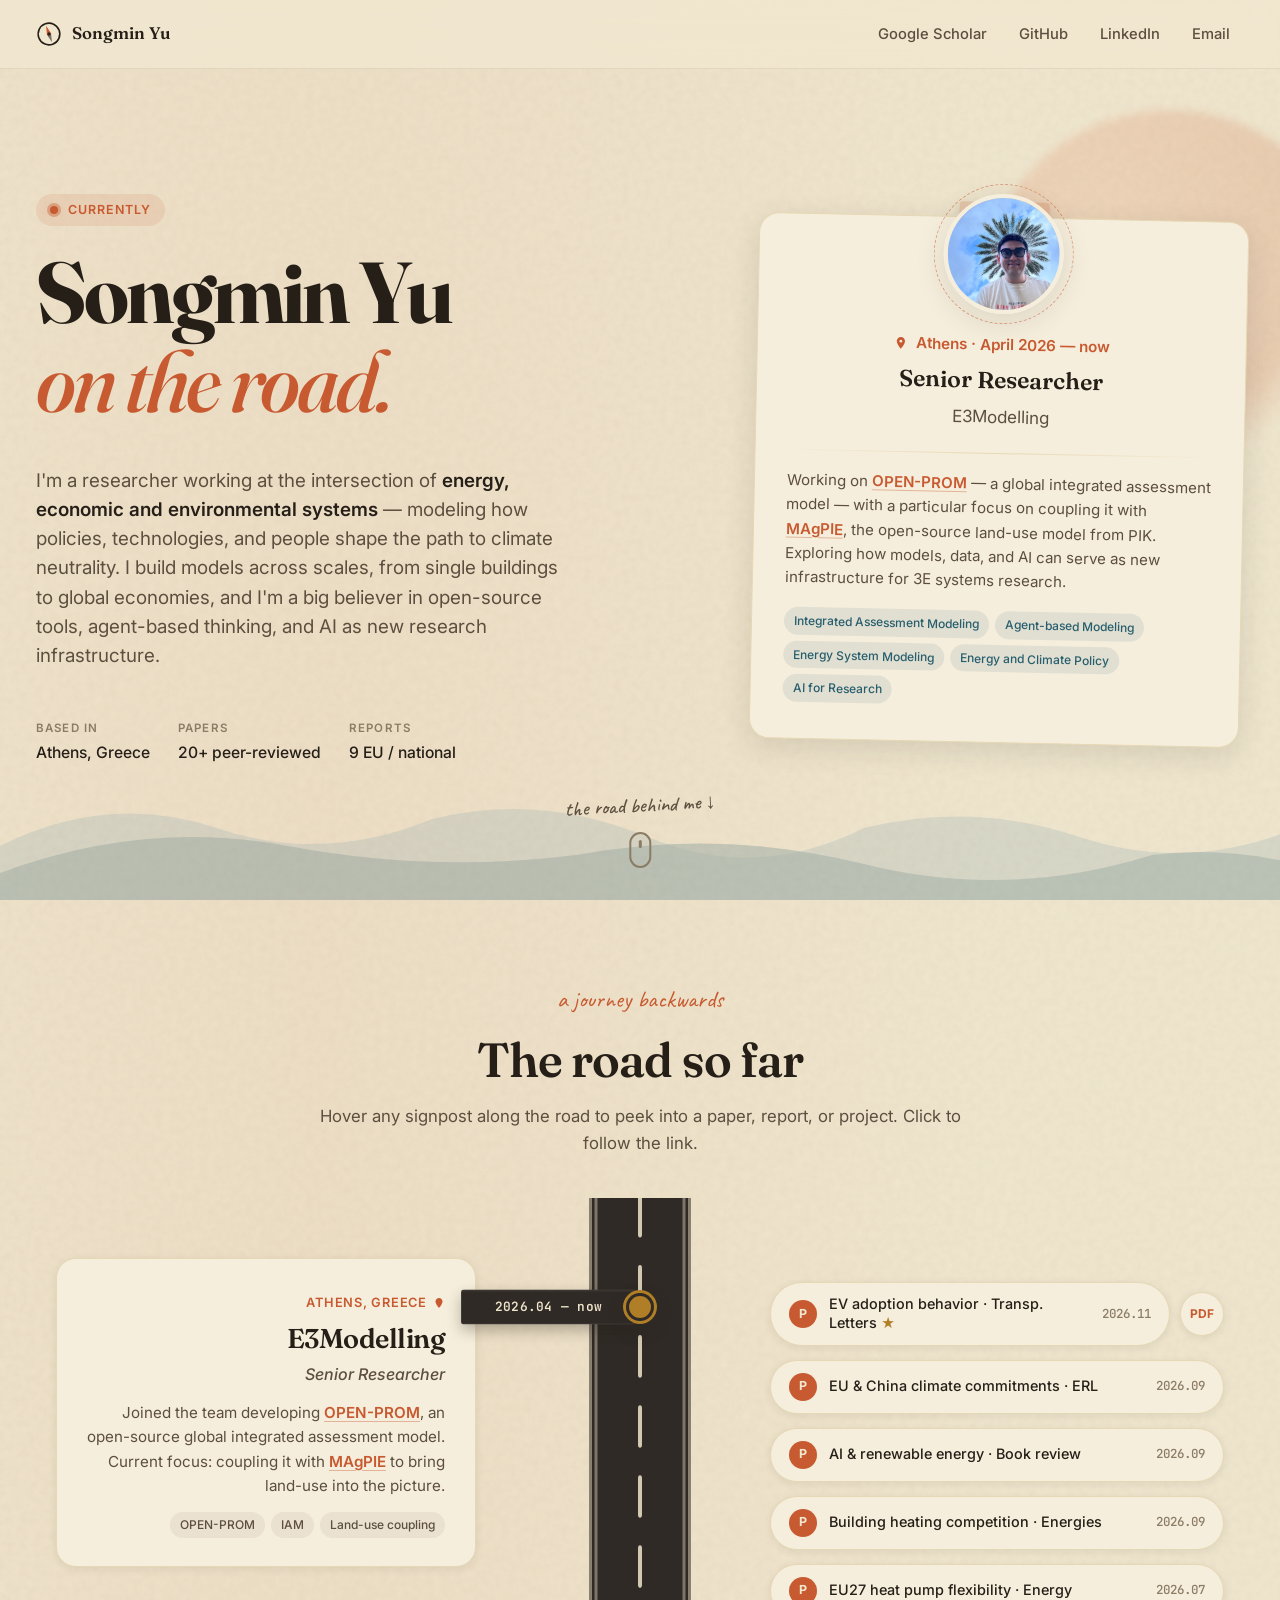
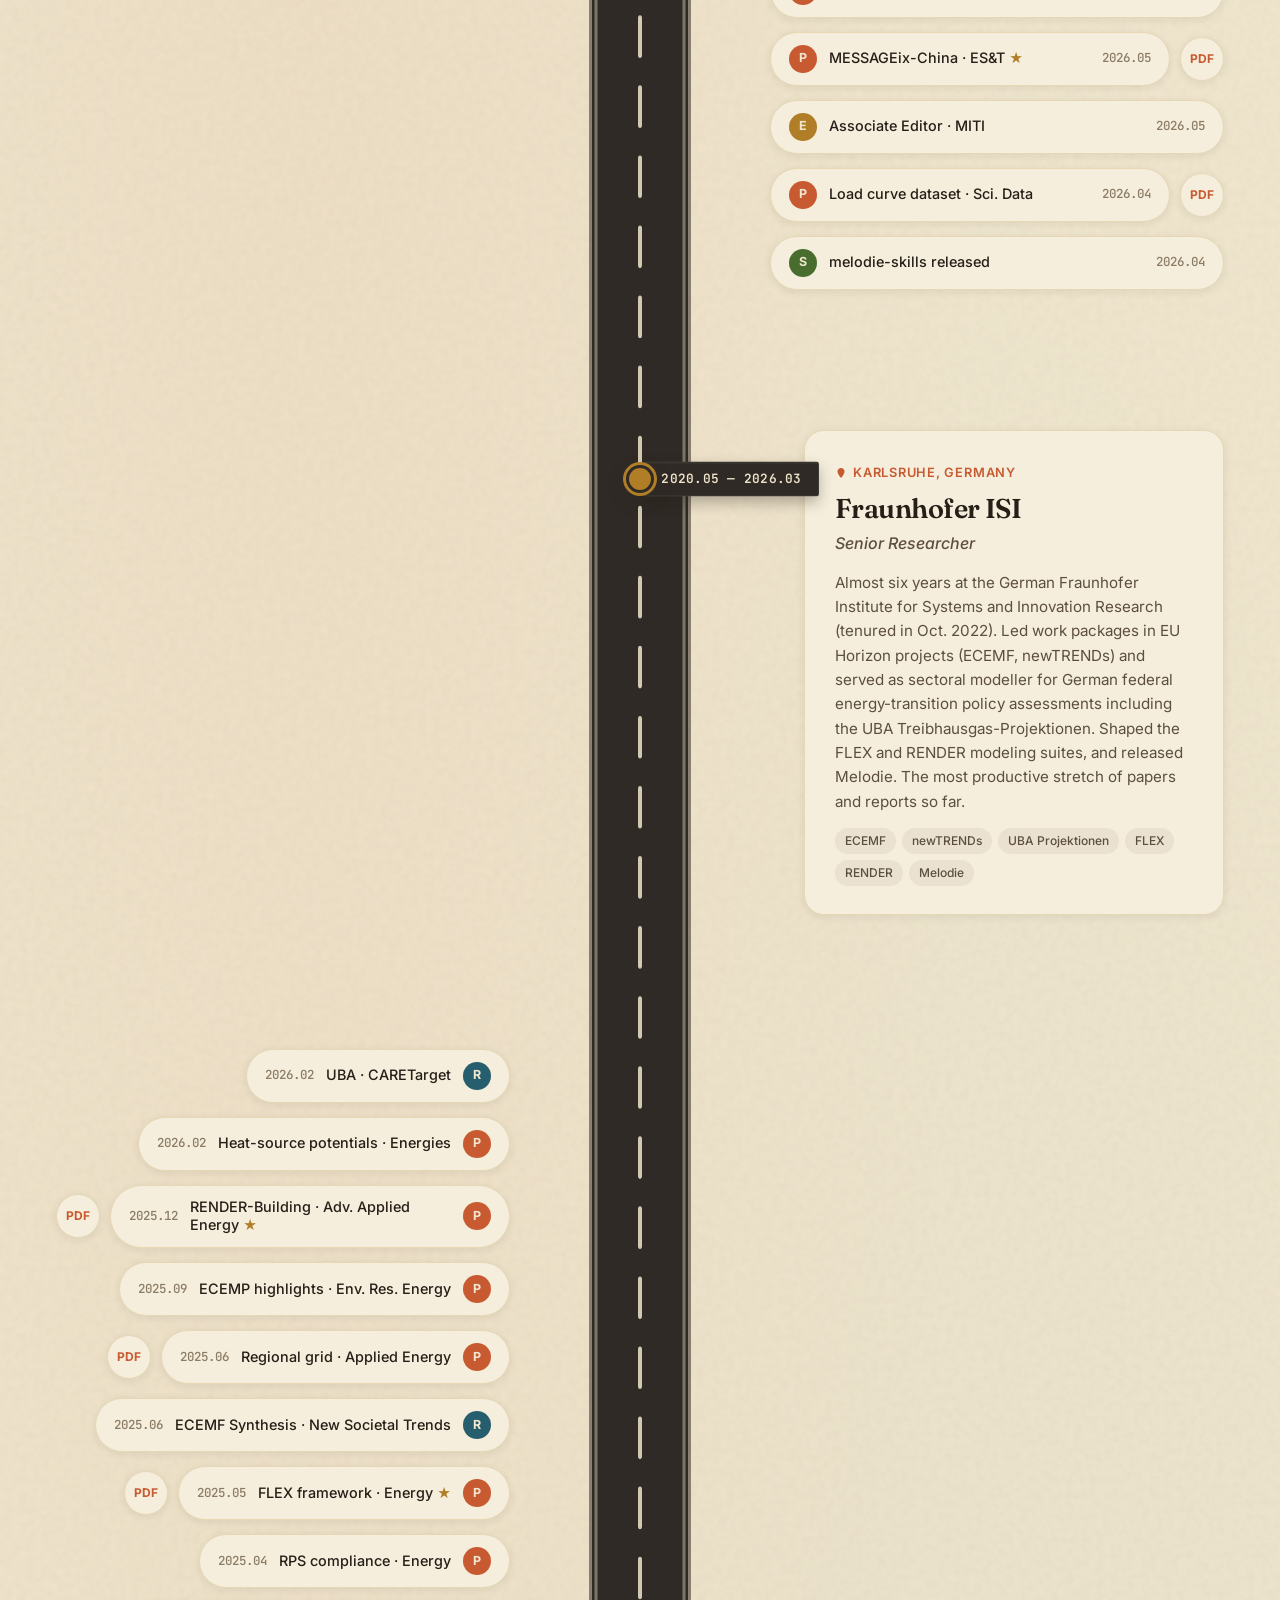
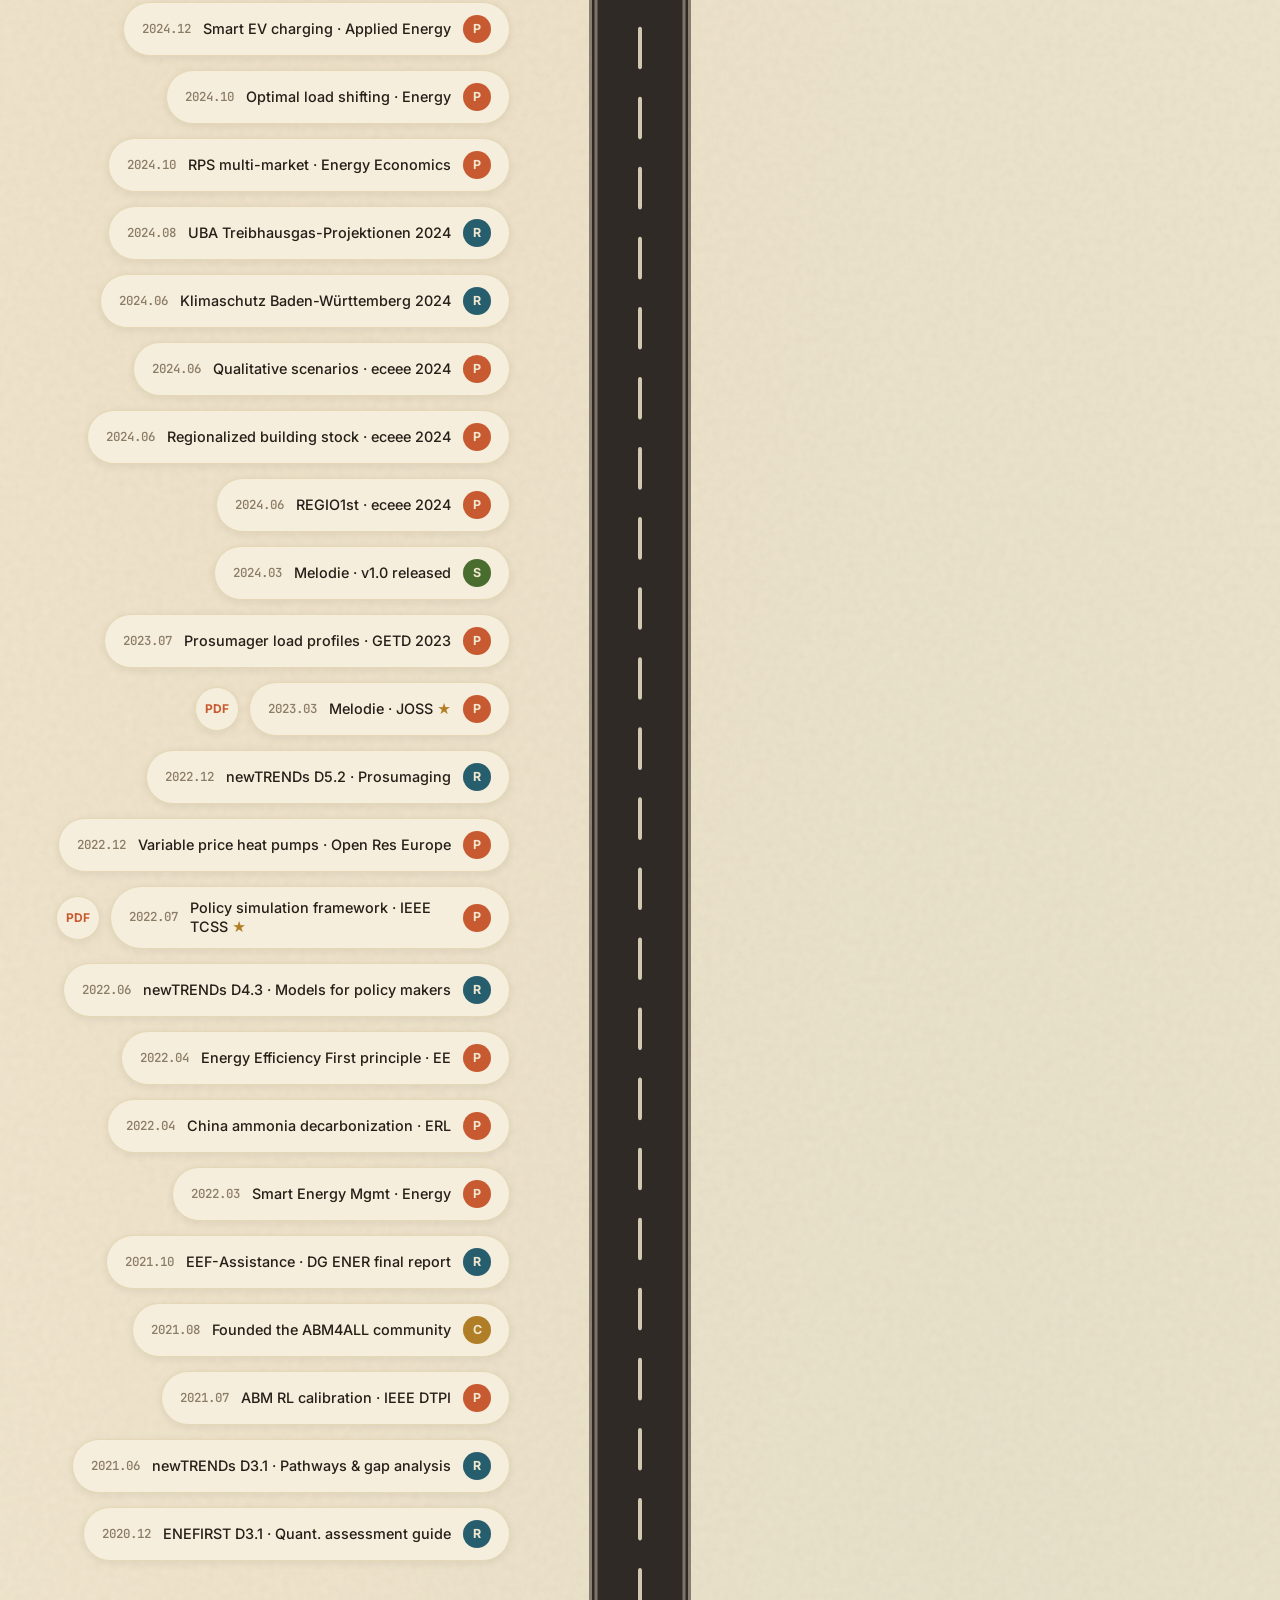
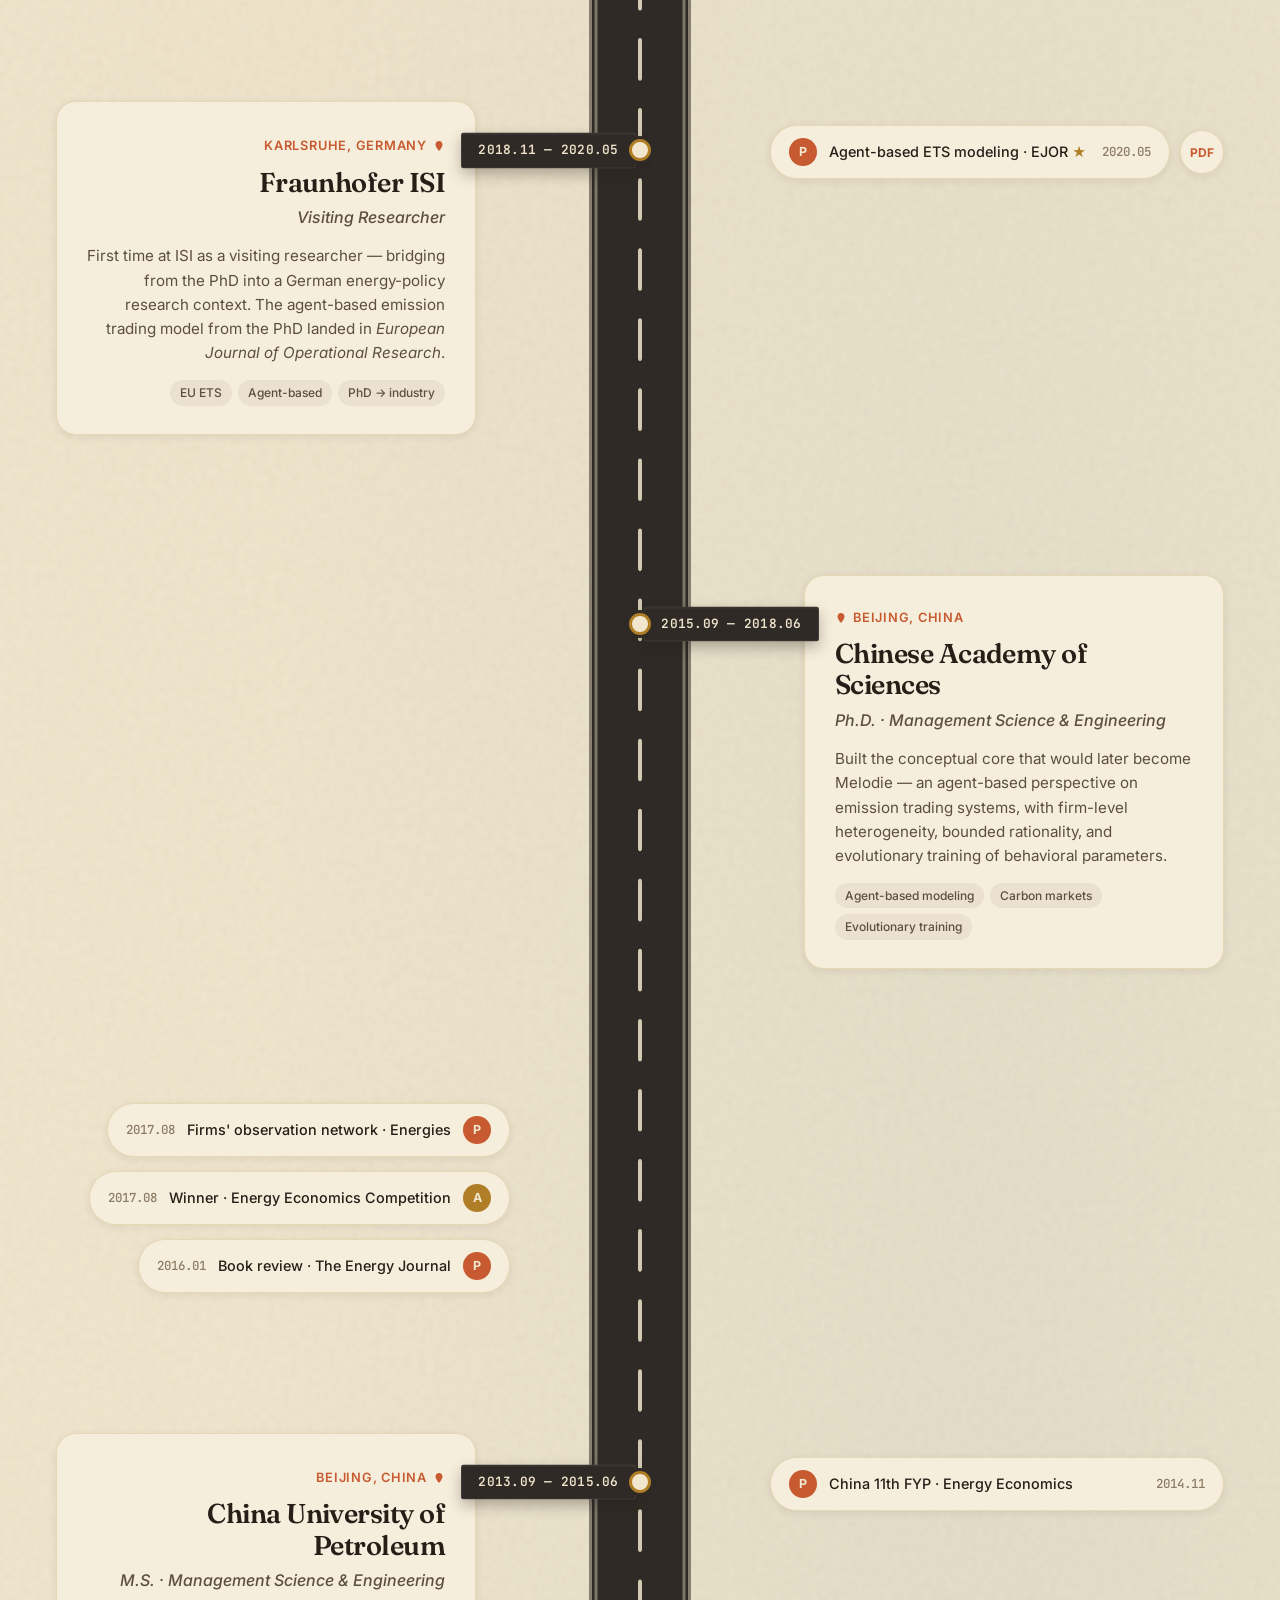
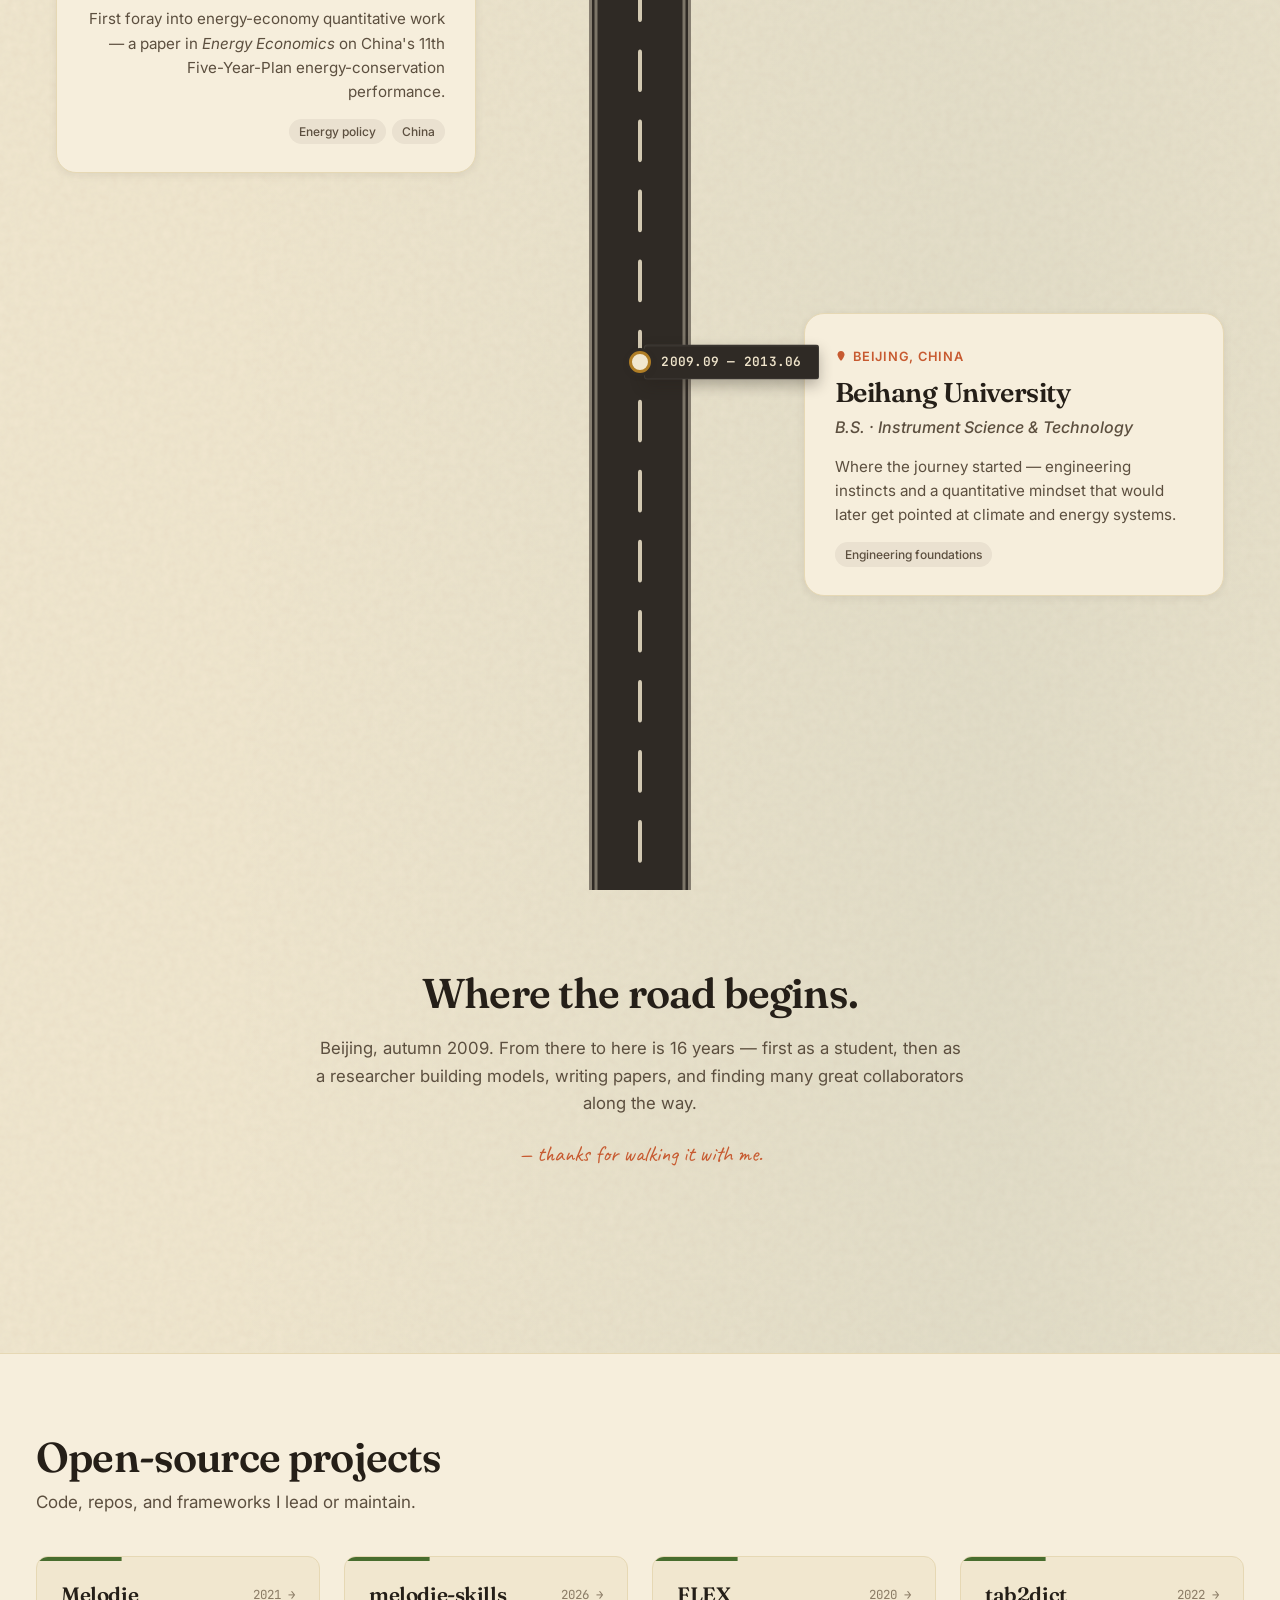
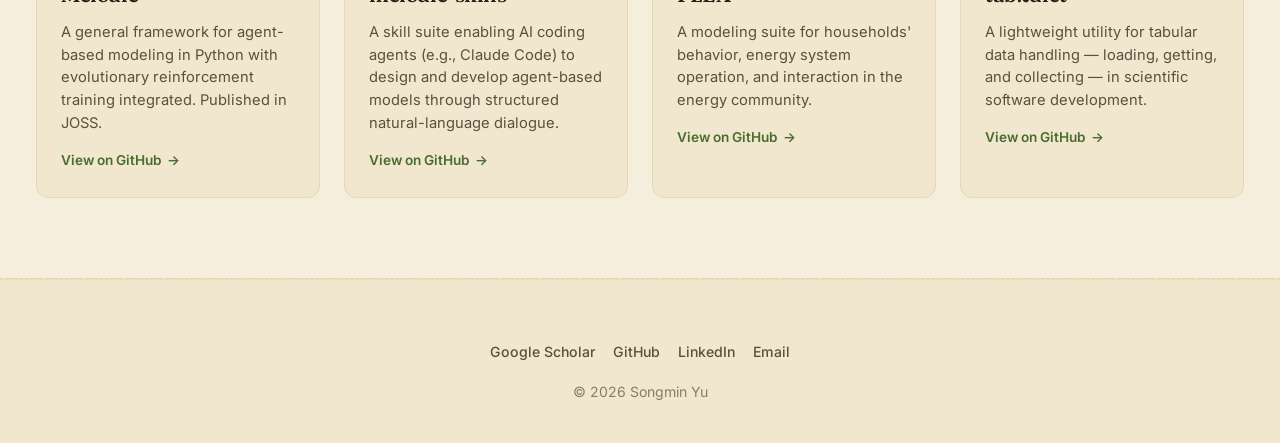
==== commit bd3bd046: "Place PDF buttons on the outside of timeline items" ====
--- a/index.html
+++ b/index.html
@@ -856,6 +856,10 @@
             min-width: 0;
         }
 
+        .stop[data-side="right"] .sat-entry {
+            flex-direction: row-reverse;
+        }
+
         .sat-pdf {
             display: inline-flex;
             align-items: center;
@@ -1253,7 +1257,8 @@
                 align-items: stretch;
             }
 
-            .stop[data-side="right"] .sat { flex-direction: row; }
+            .stop[data-side="right"] .sat,
+            .stop[data-side="right"] .sat-entry { flex-direction: row; }
 
             .stop[data-side="left"] .stop-tags { justify-content: flex-start; }
 
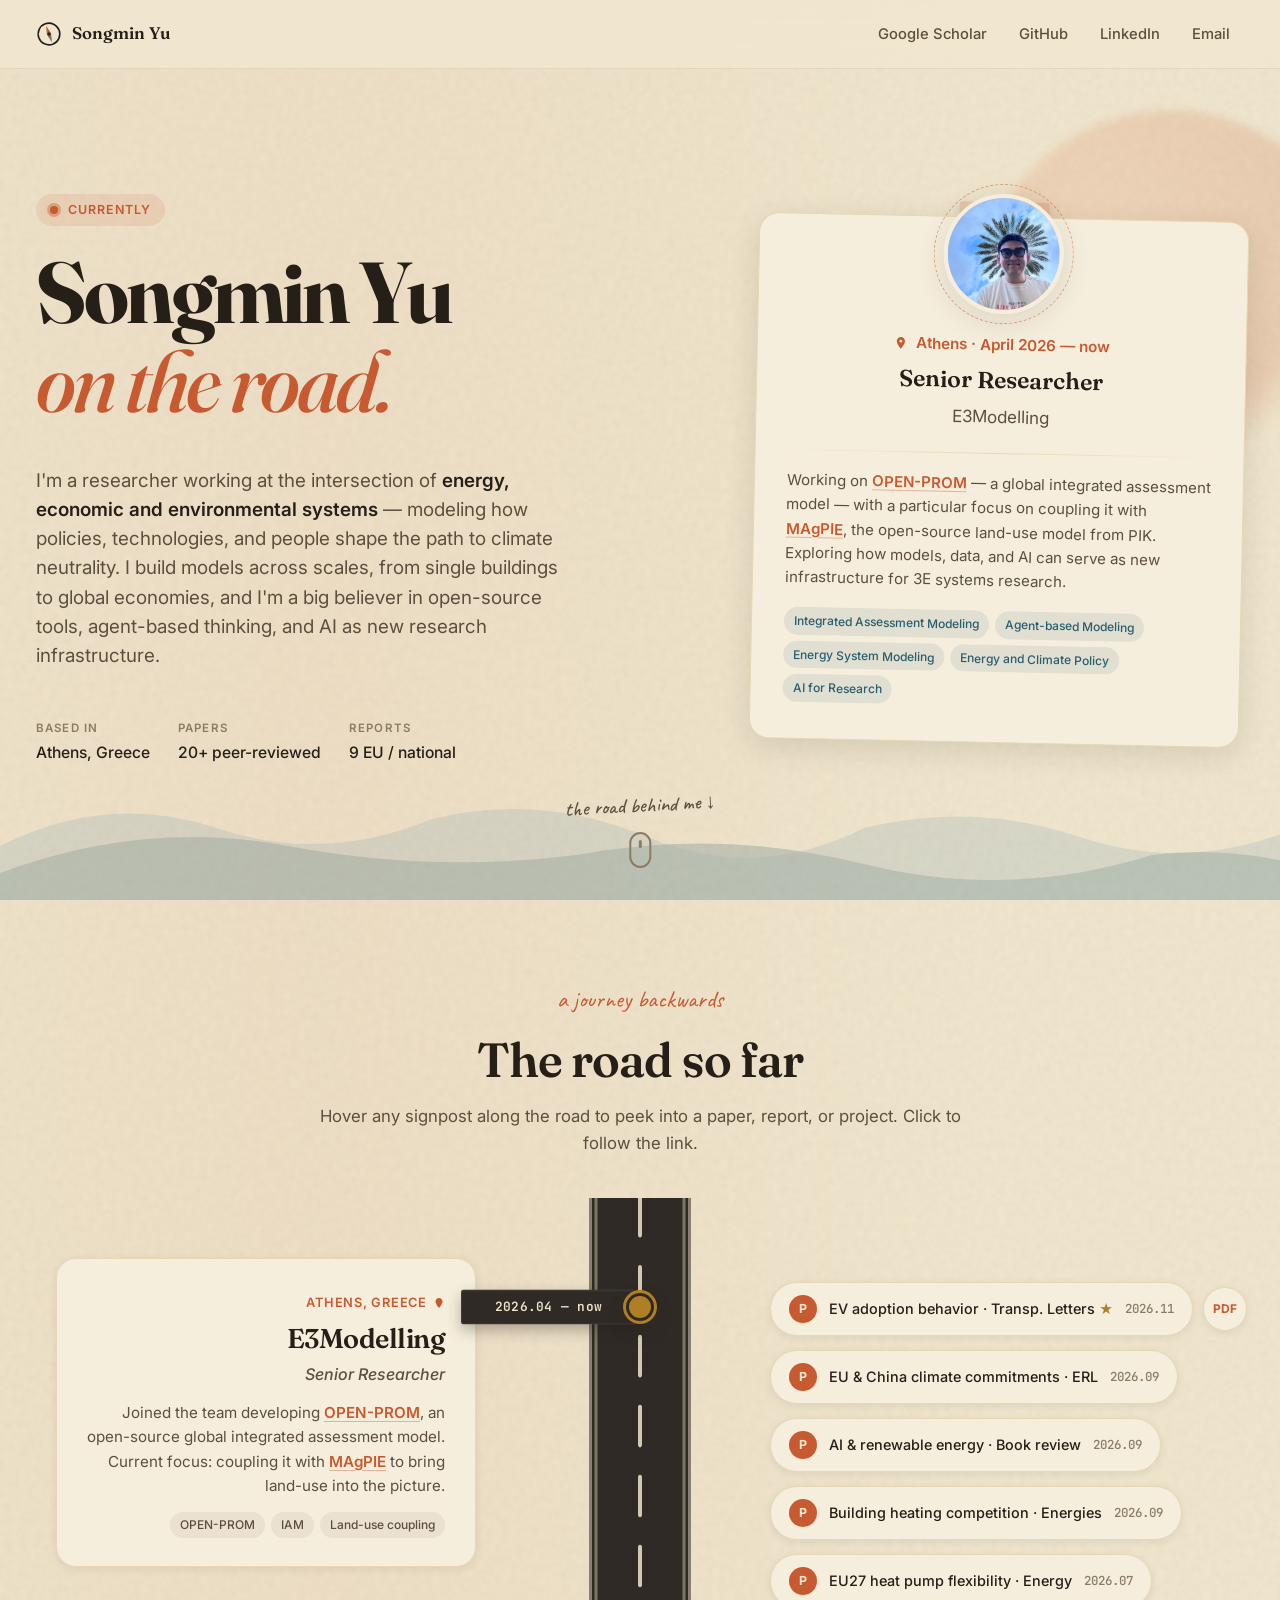
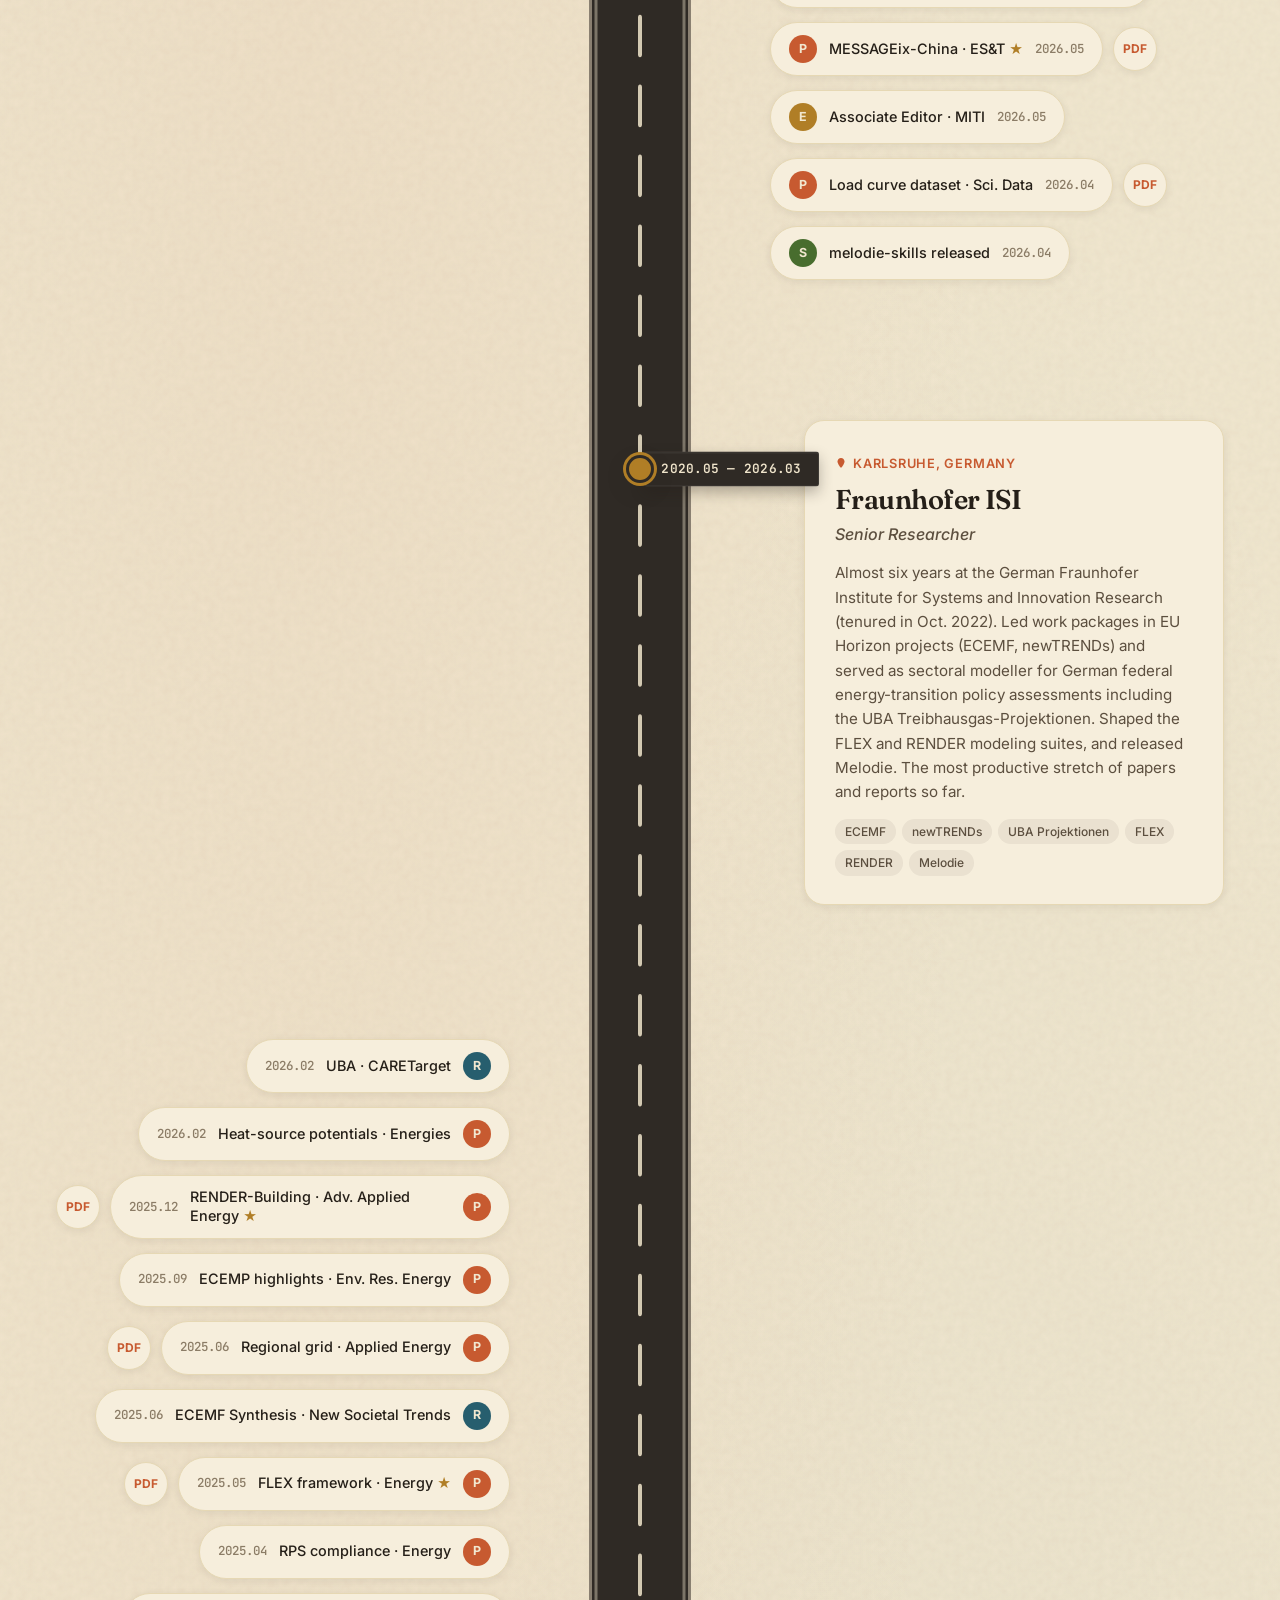
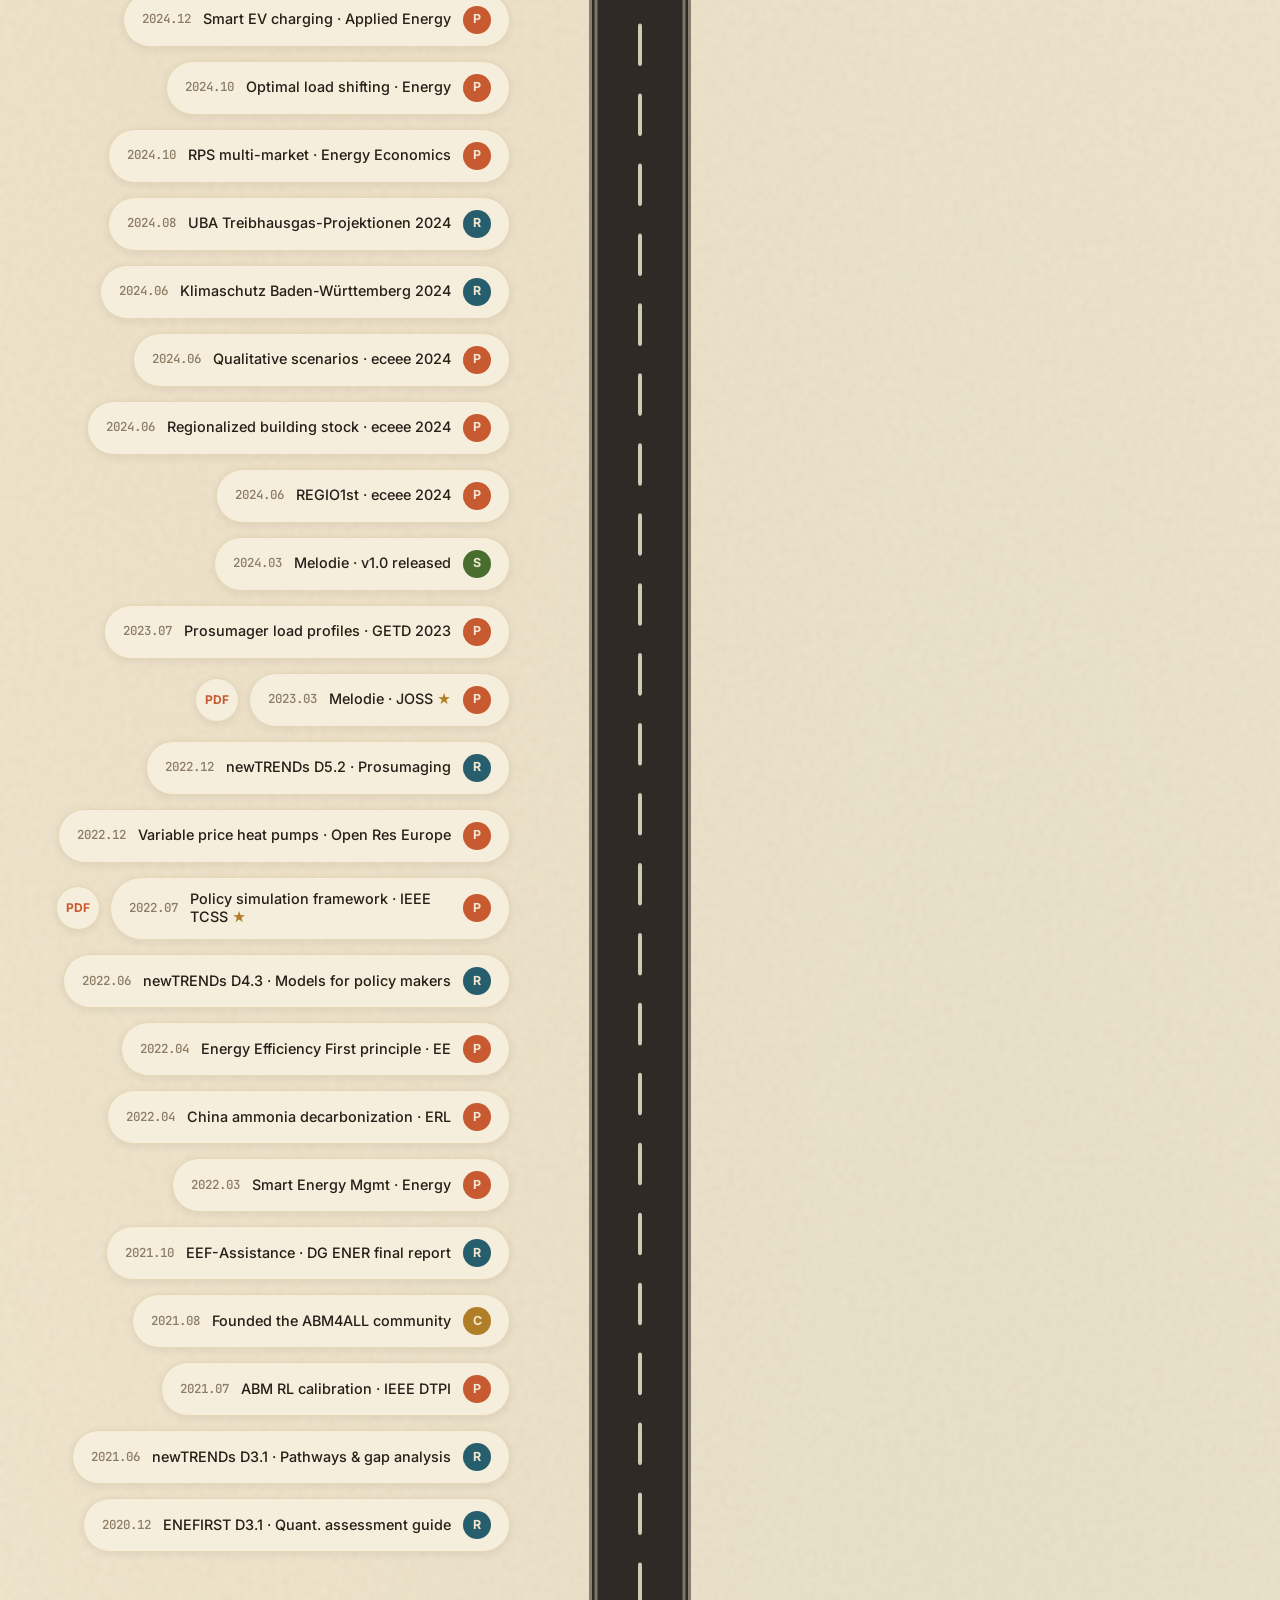
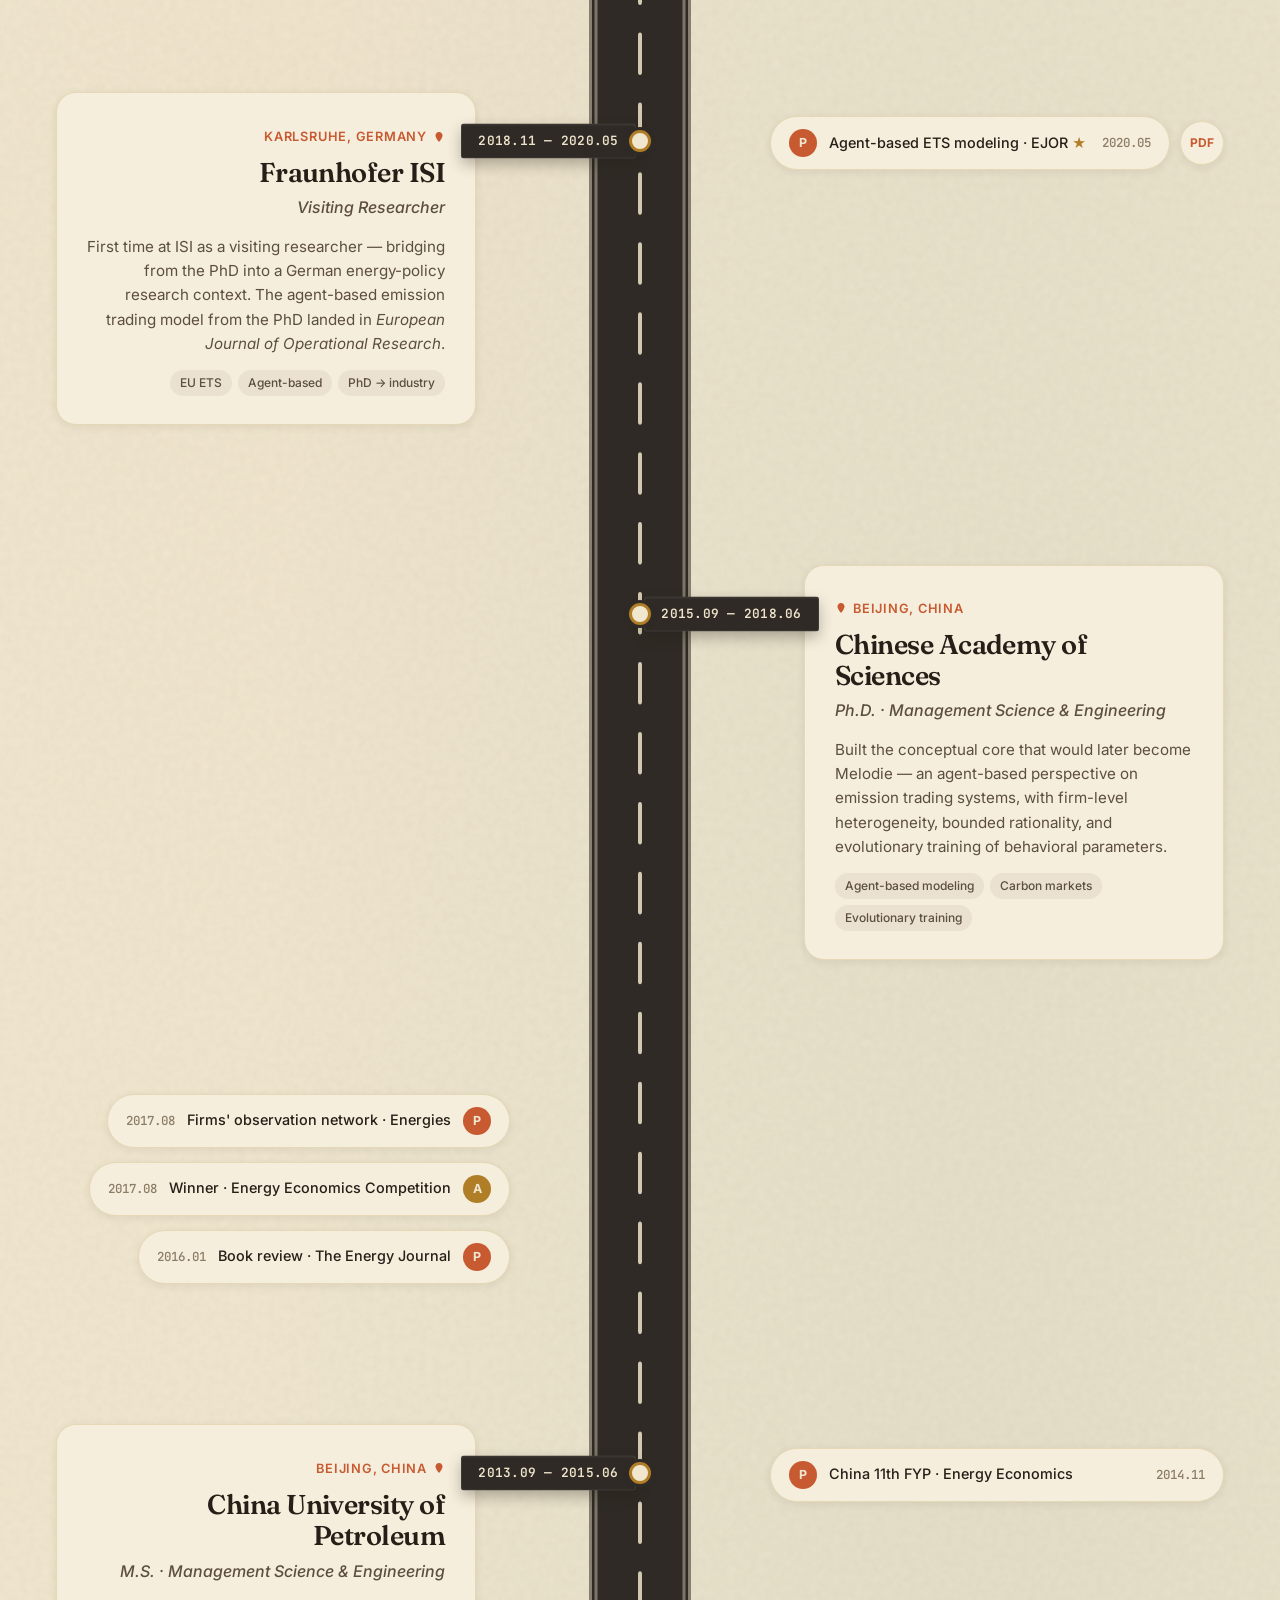
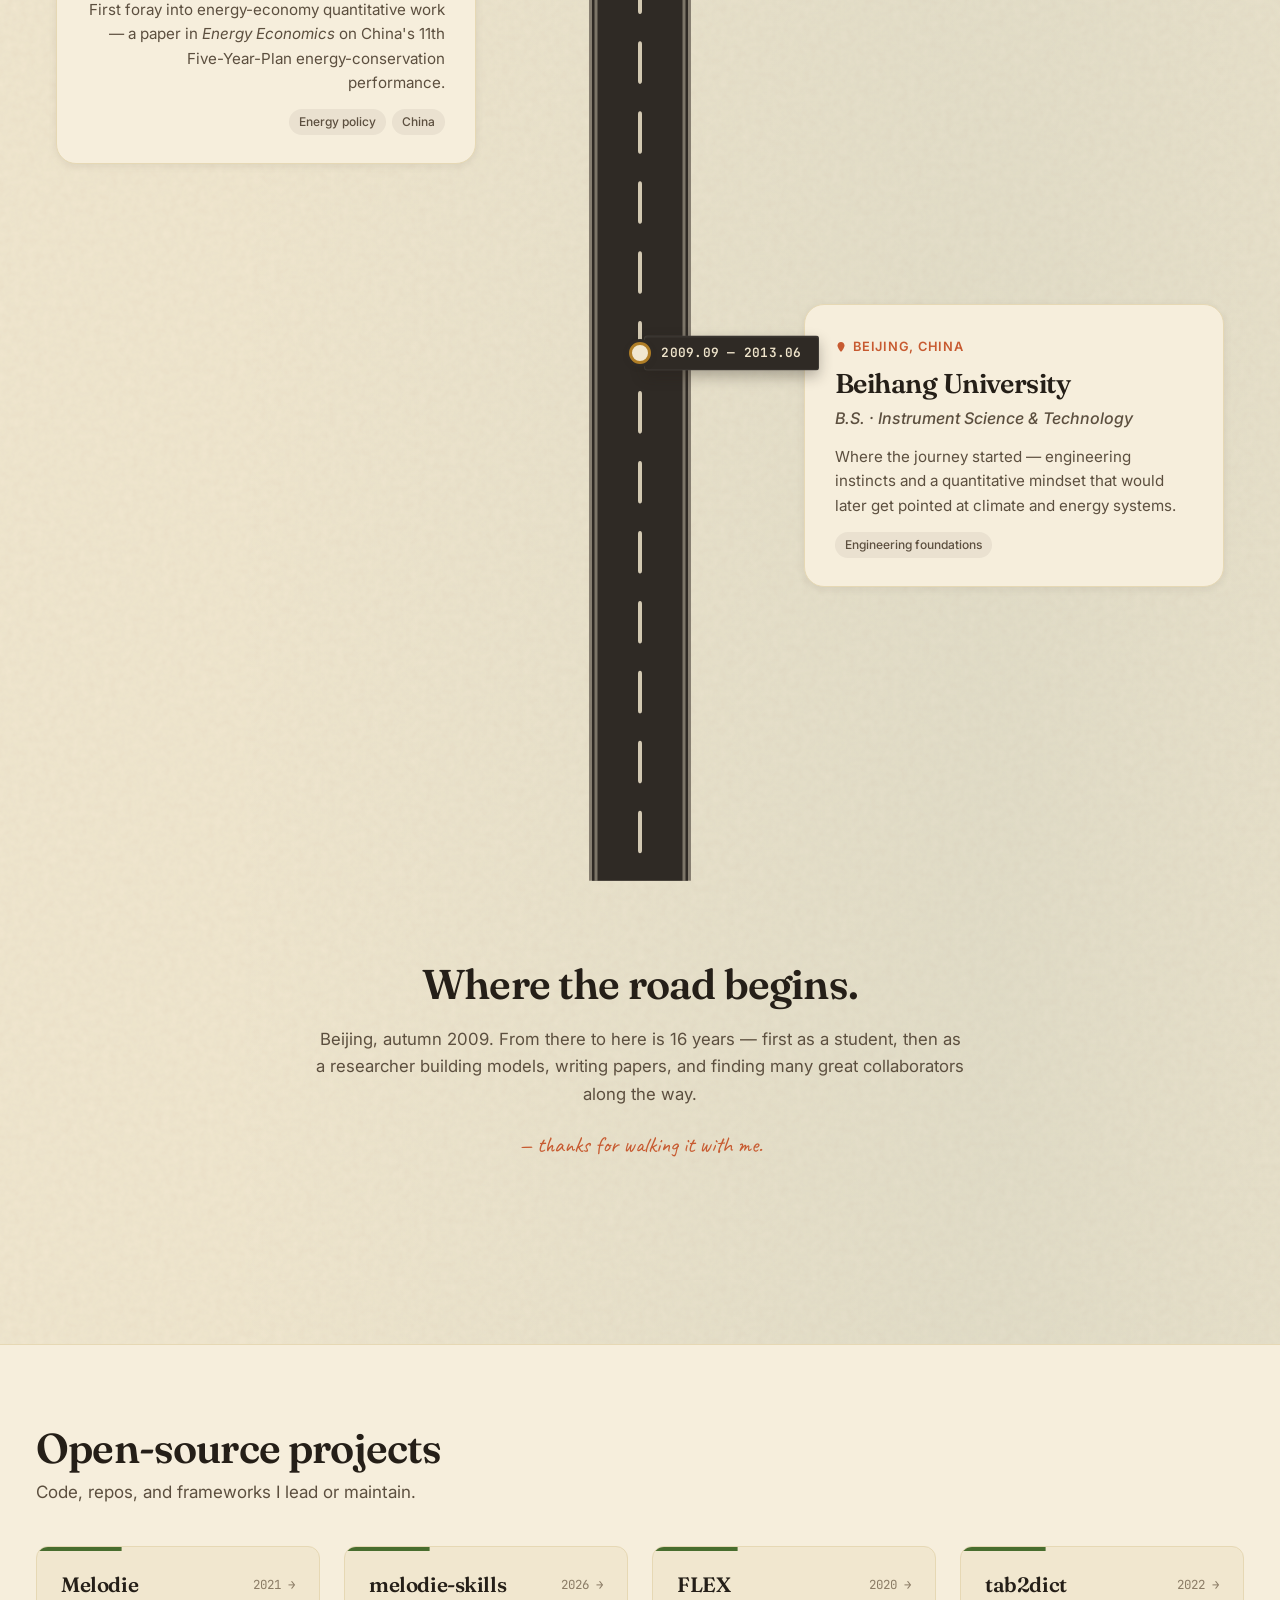
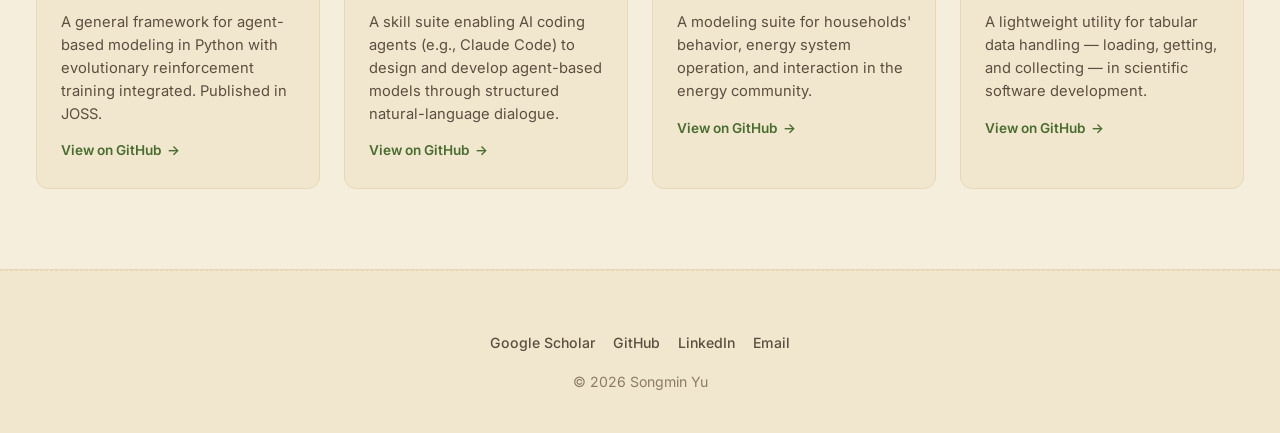
==== commit 2ea6859a: "Size E3M timeline items to their single-line content" ====
--- a/index.html
+++ b/index.html
@@ -883,6 +883,31 @@
             box-shadow: var(--shadow-md);
         }
 
+        /* Let the current career stop's items follow their content width. */
+        .stop .satellites-natural {
+            align-items: flex-start;
+            min-width: 0;
+        }
+
+        .satellites-natural > .sat,
+        .satellites-natural > .sat-entry {
+            width: max-content;
+            /* Fit between the road-side inset and the viewport's outer margin. */
+            max-width: calc(50vw - 148px);
+        }
+
+        .satellites-natural .sat-label {
+            min-width: 0;
+            white-space: nowrap;
+            overflow: hidden;
+            text-overflow: ellipsis;
+        }
+
+        .satellites-natural .sat-year {
+            flex-shrink: 0;
+            white-space: nowrap;
+        }
+
         /* Hover popup card */
         .sat-popup {
             position: absolute;
@@ -1259,6 +1284,9 @@
 
             .stop[data-side="right"] .sat,
             .stop[data-side="right"] .sat-entry { flex-direction: row; }
+
+            .satellites-natural > .sat,
+            .satellites-natural > .sat-entry { max-width: 100%; }
 
             .stop[data-side="left"] .stop-tags { justify-content: flex-start; }
 
@@ -1436,7 +1464,7 @@
                 <div class="milestone-dot highlight"></div>
             </div>
 
-            <div class="satellites">
+            <div class="satellites satellites-natural">
                 <!-- 2026-11  EV adoption behavior · Transportation Letters (corresponding author) -->
                 <div class="sat-entry">
                     <a class="sat sat-paper" href="https://doi.org/10.1080/19427867.2026.2764452" target="_blank" rel="noopener">
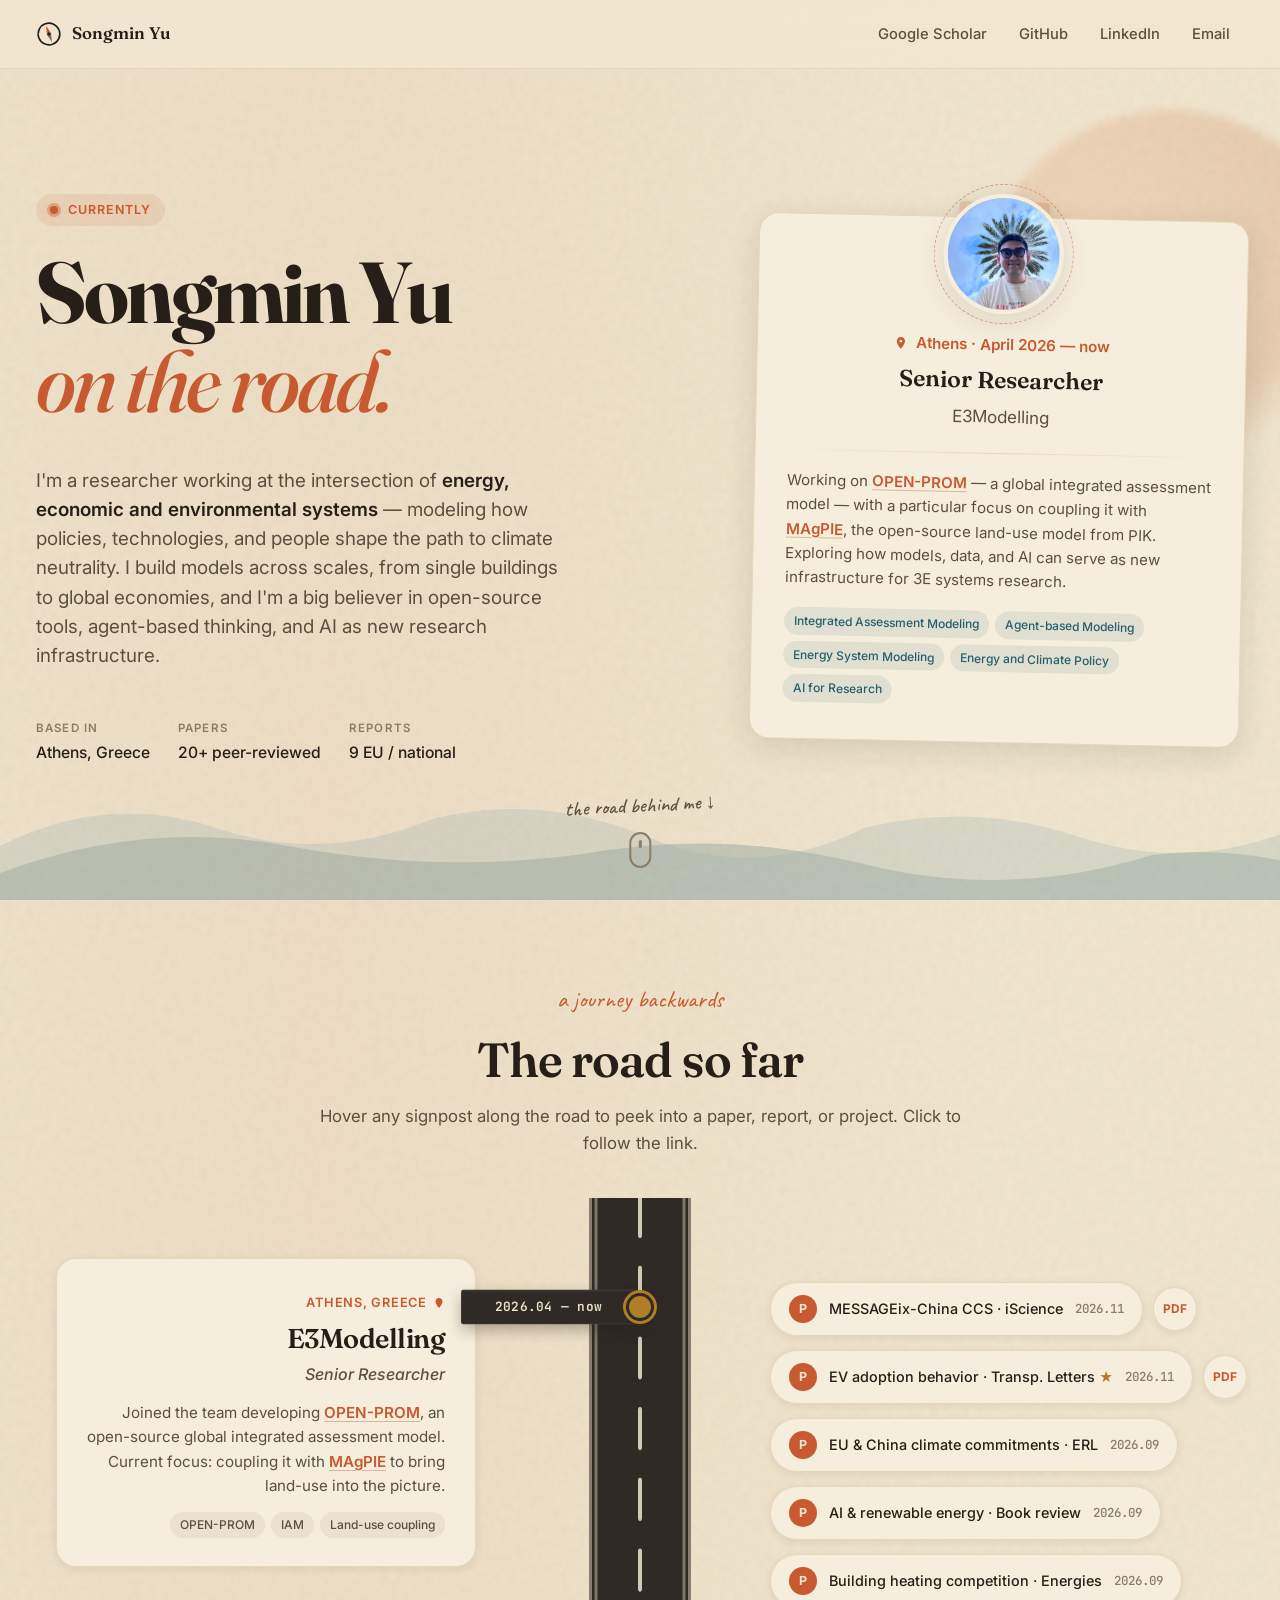
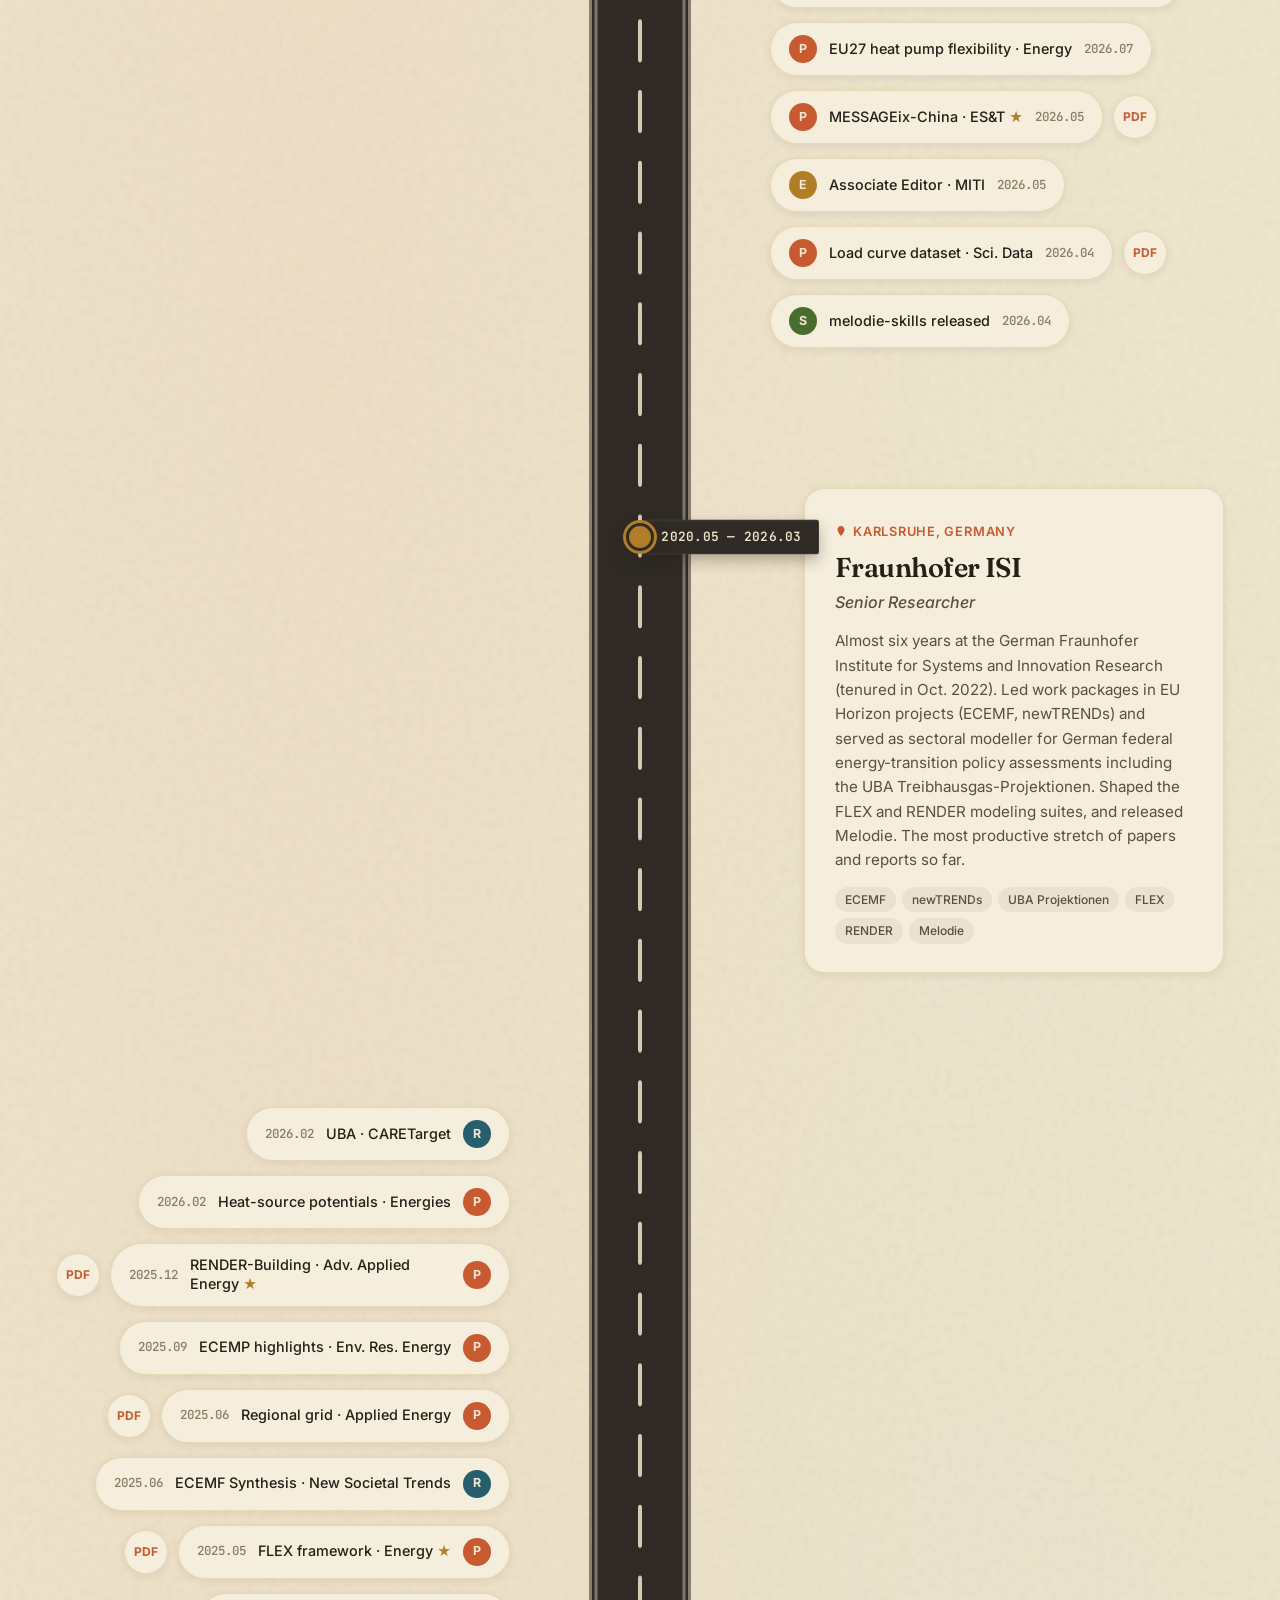
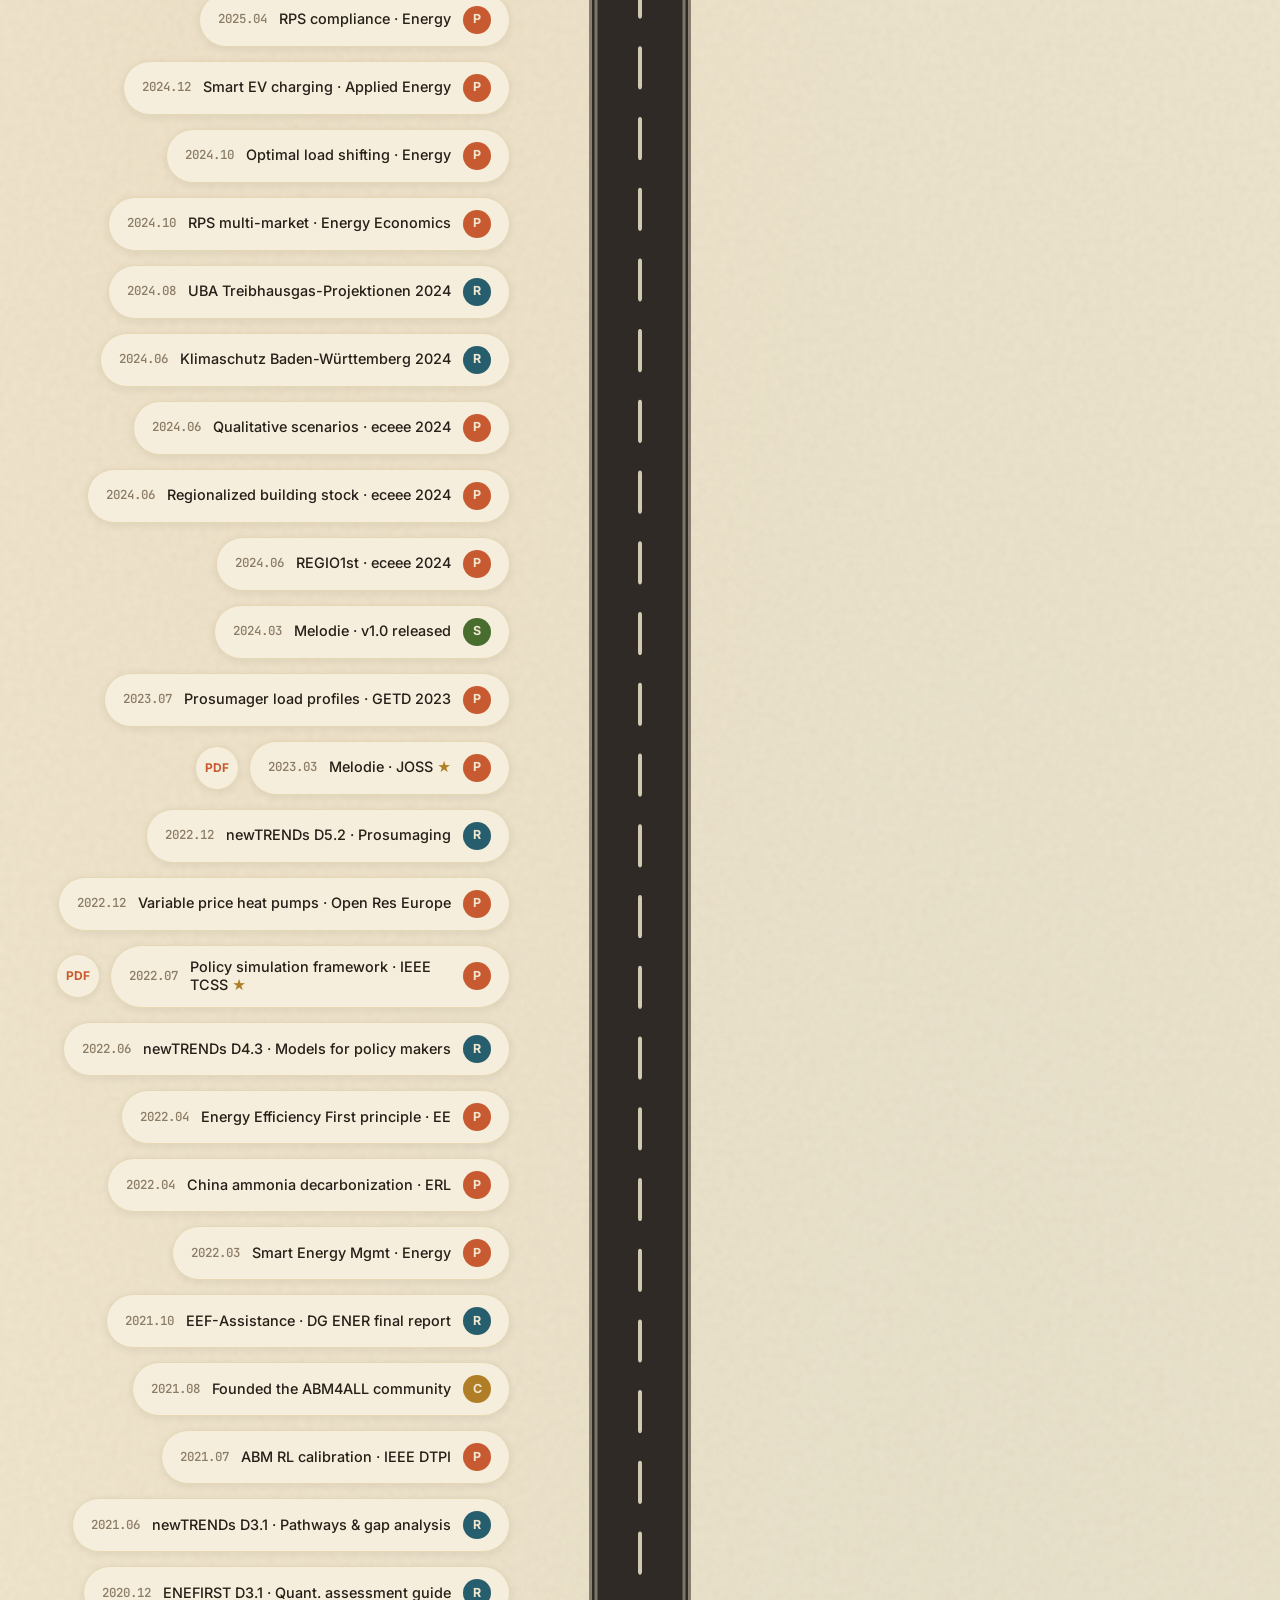
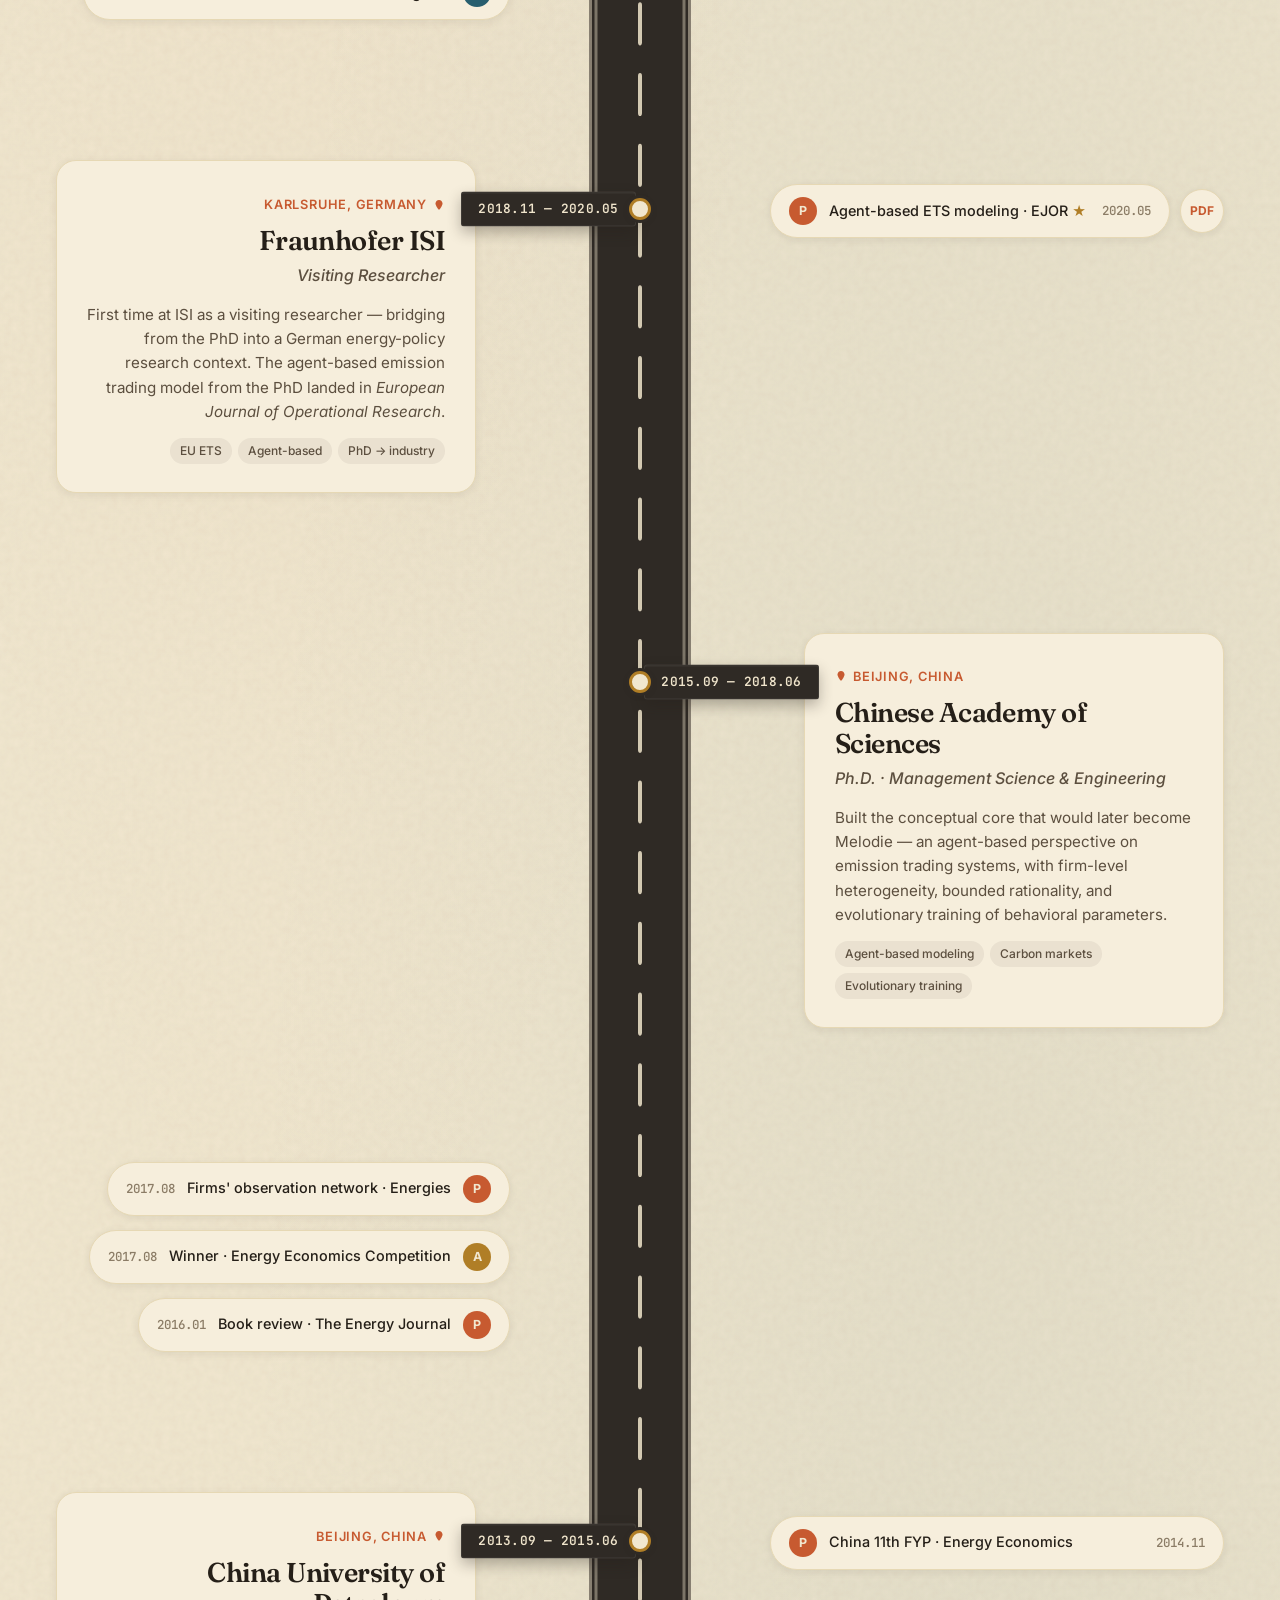
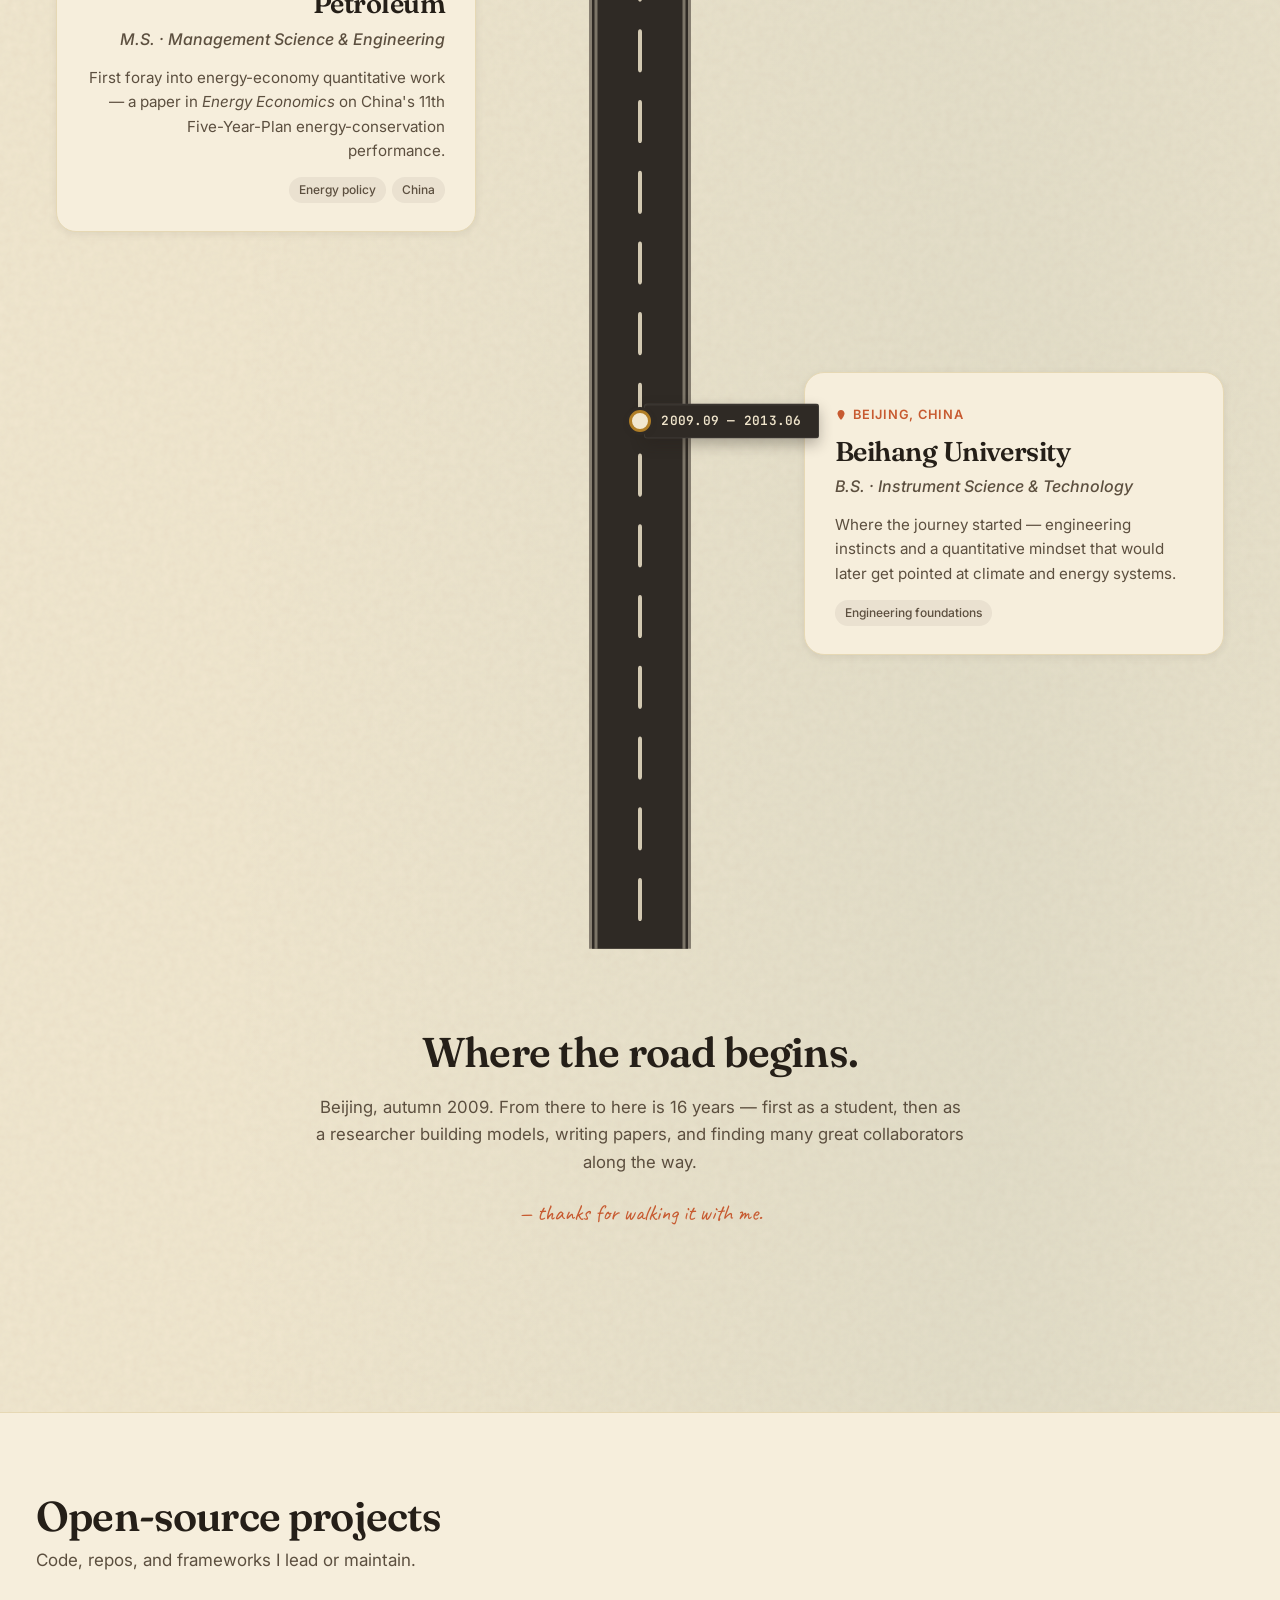
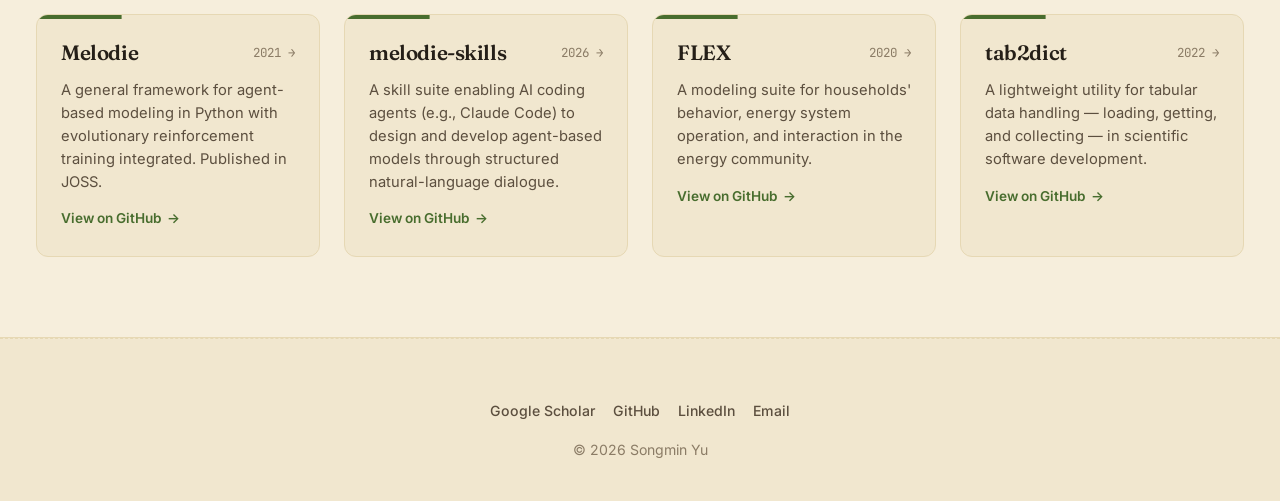
==== commit 7a5d686a: "Add iScience CCS publication with PDF link" ====
--- a/index.html
+++ b/index.html
@@ -1465,6 +1465,27 @@
             </div>
 
             <div class="satellites satellites-natural">
+                <!-- 2026-11  MESSAGEix-China CCS · iScience (co-first author) -->
+                <div class="sat-entry">
+                    <a class="sat sat-paper" href="https://www.cell.com/iscience/fulltext/S2589-0042(26)03666-7" target="_blank" rel="noopener">
+                        <span class="sat-icon">P</span>
+                        <span class="sat-label">MESSAGEix-China CCS · iScience</span>
+                        <span class="sat-year">2026.11</span>
+                        <div class="sat-popup">
+                            <span class="sat-popup-type">Peer-reviewed · Co-first author</span>
+                            <div class="sat-popup-title">Multidimensional CCS deployment feasibility reshapes steel-hydrogen-power transitions in China’s 1.5°C pathway</div>
+                            <div class="sat-popup-meta">
+                                <em>iScience</em> · 29(12), 118283<br>
+                                Published online 19 November 2026<br>
+                                Zhong, Y.; Yu, S.; Li, Z.; Fan, Y.<br>
+                                Zhong and Yu contributed equally.<br>
+                                doi:10.1016/j.isci.2026.118283
+                            </div>
+                            <span class="sat-popup-cta">Read on Cell Press</span>
+                        </div>
+                    </a>
+                    <a class="sat-pdf" href="assets/pdf/2026_iScience_MESSAGE-CCS.pdf" target="_blank" rel="noopener" aria-label="Open PDF: Multidimensional CCS deployment feasibility reshapes steel-hydrogen-power transitions in China’s 1.5°C pathway">PDF</a>
+                </div>
                 <!-- 2026-11  EV adoption behavior · Transportation Letters (corresponding author) -->
                 <div class="sat-entry">
                     <a class="sat sat-paper" href="https://doi.org/10.1080/19427867.2026.2764452" target="_blank" rel="noopener">
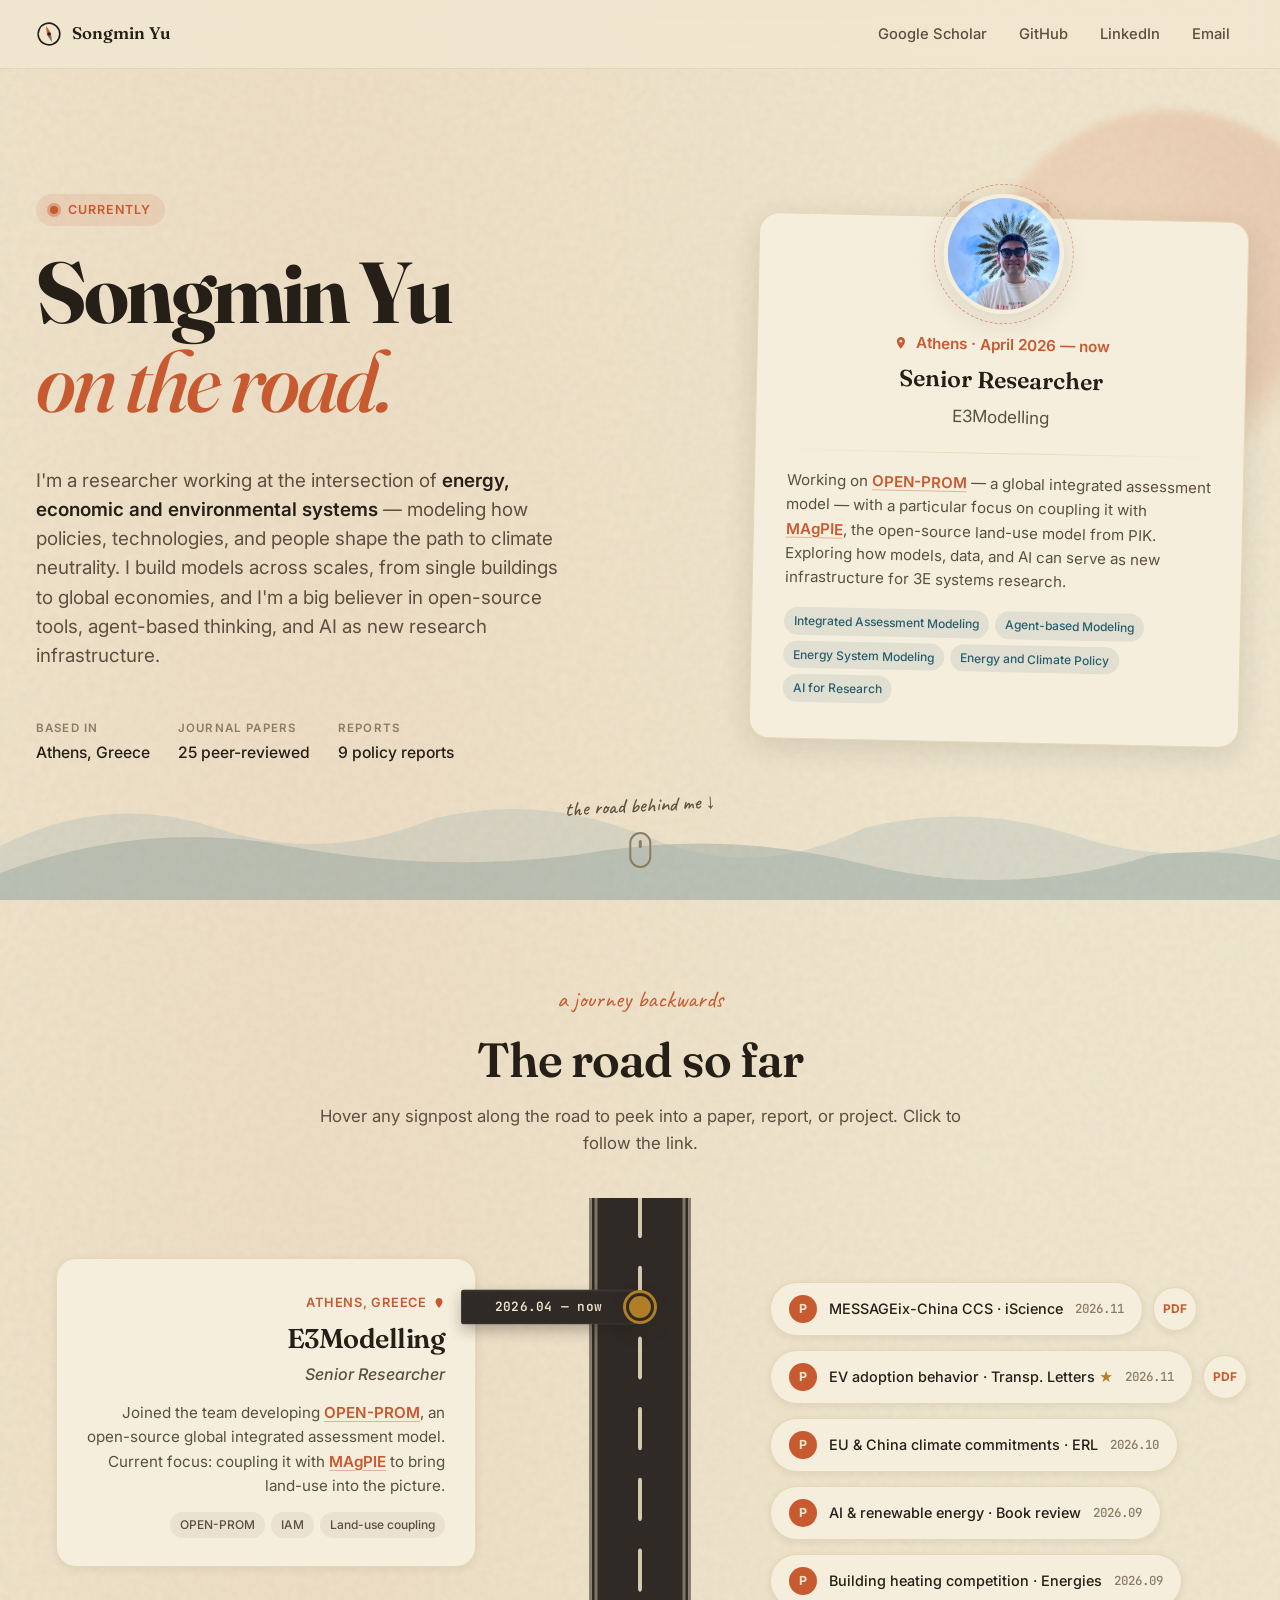
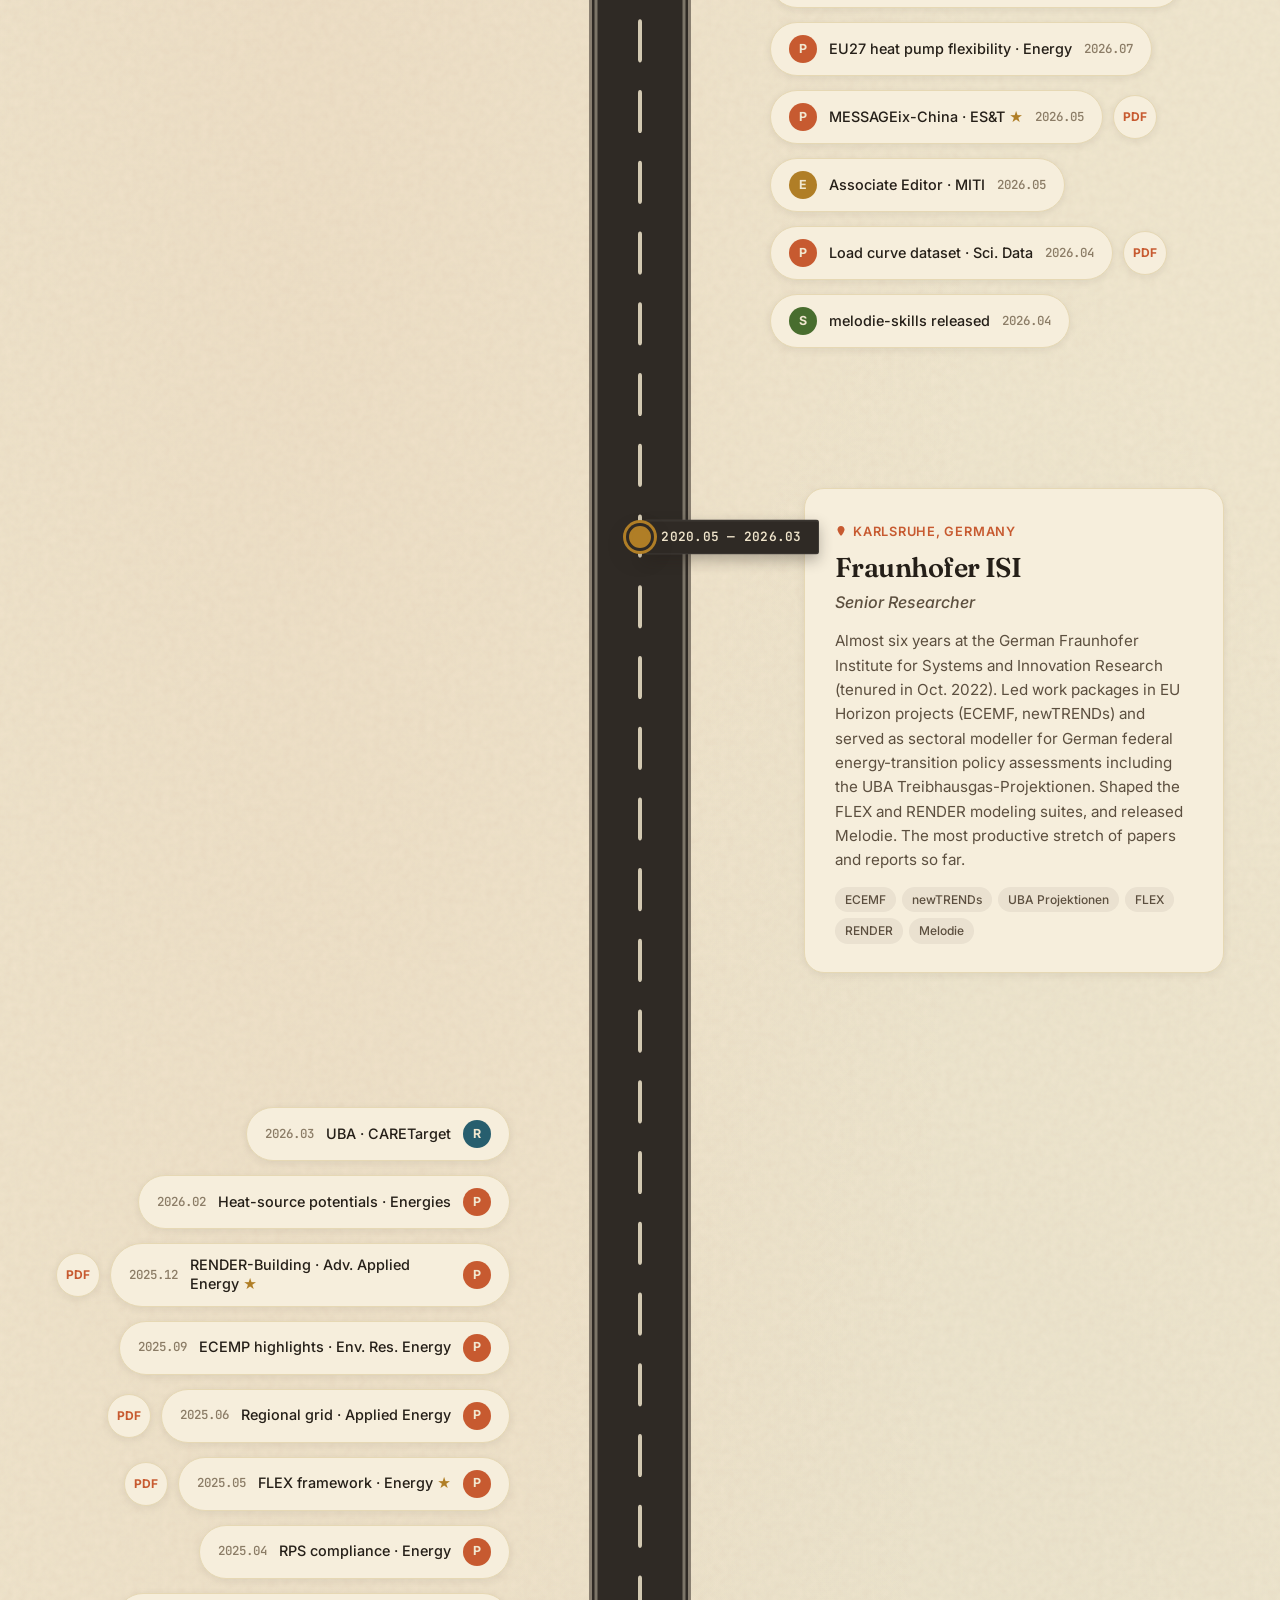
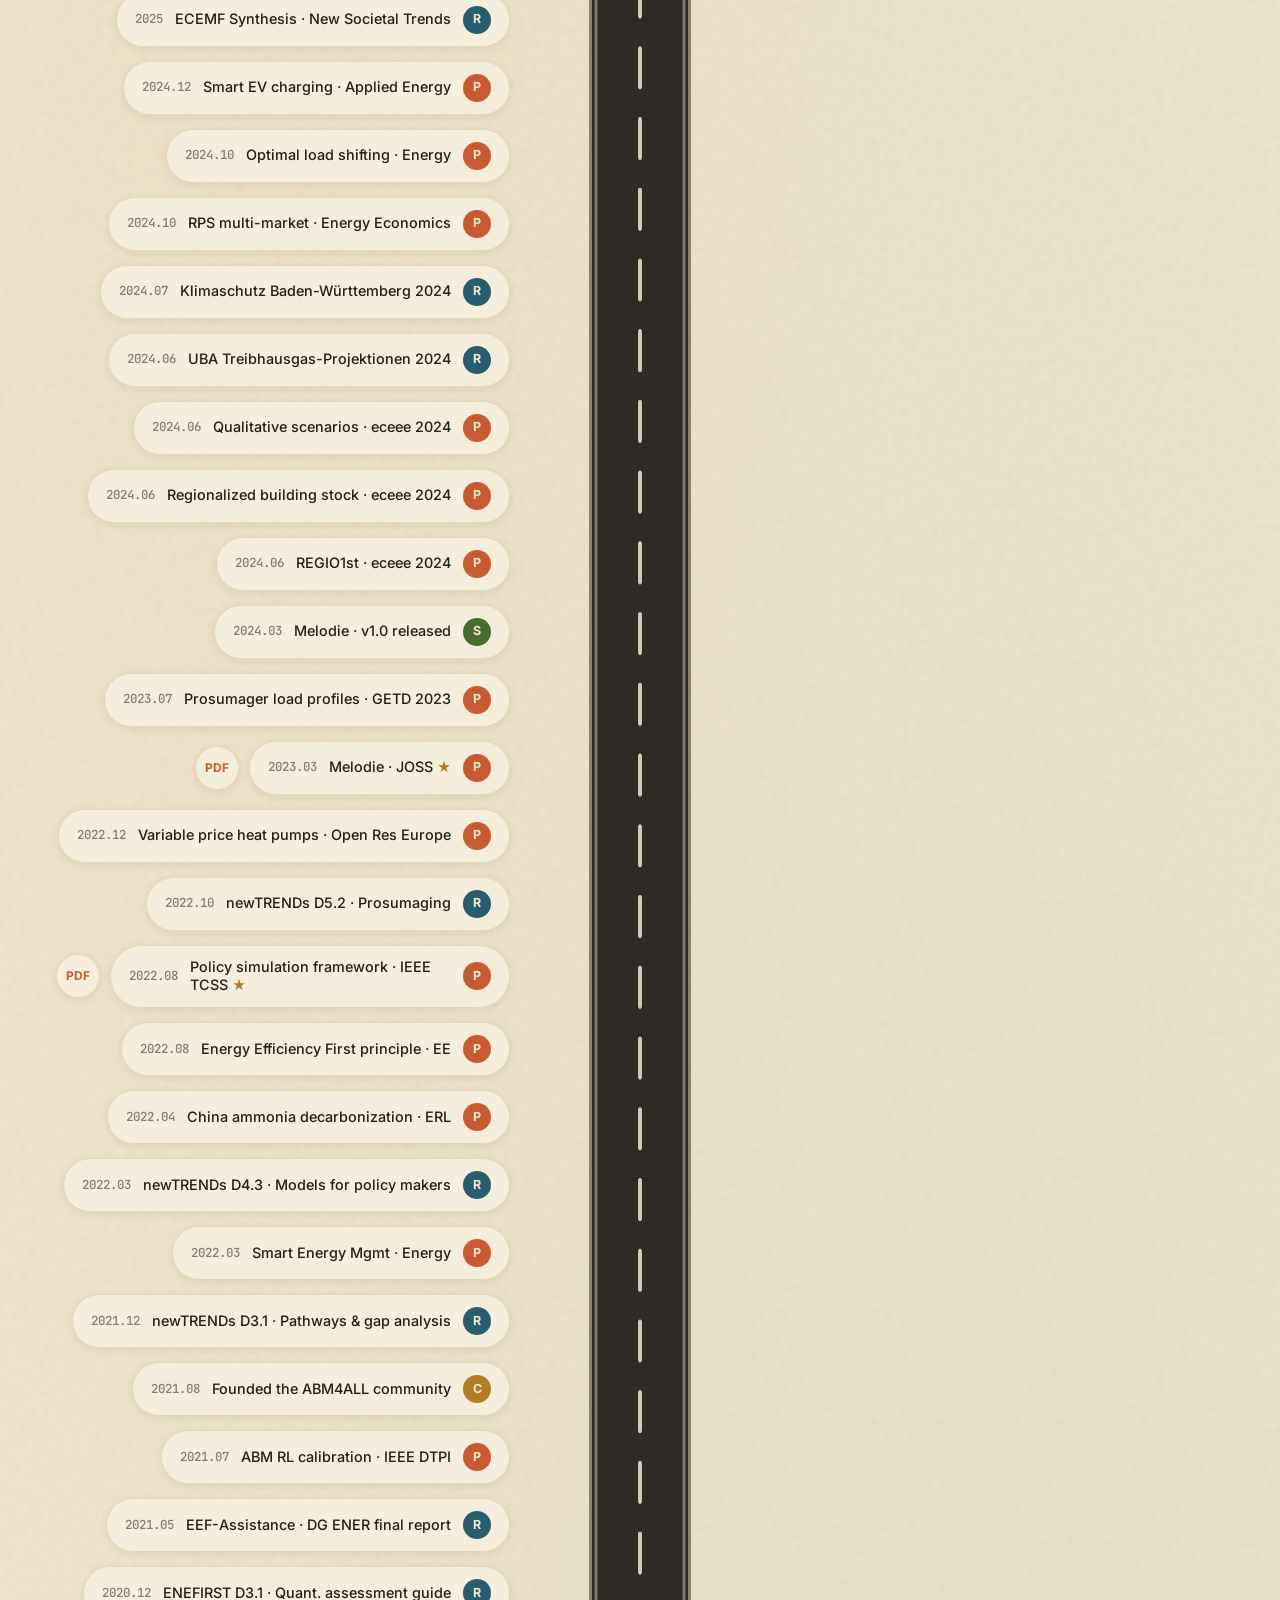
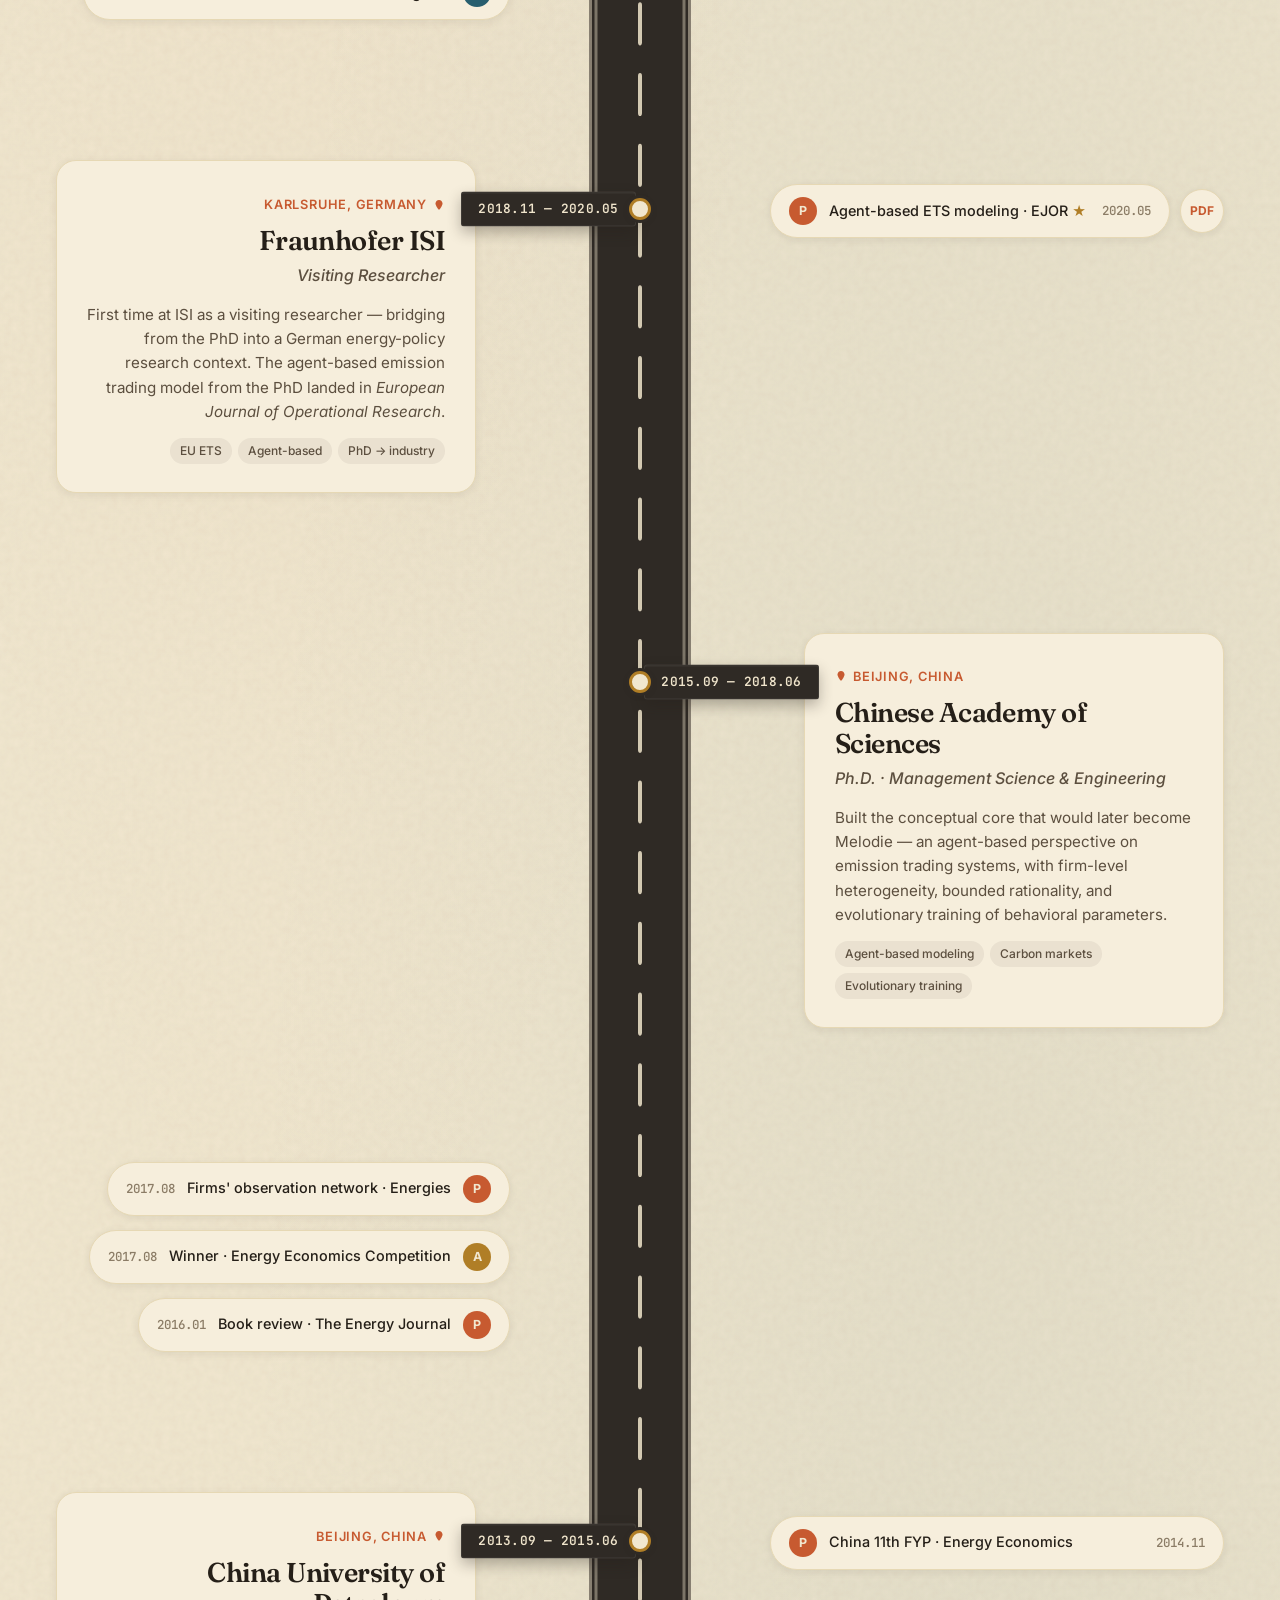
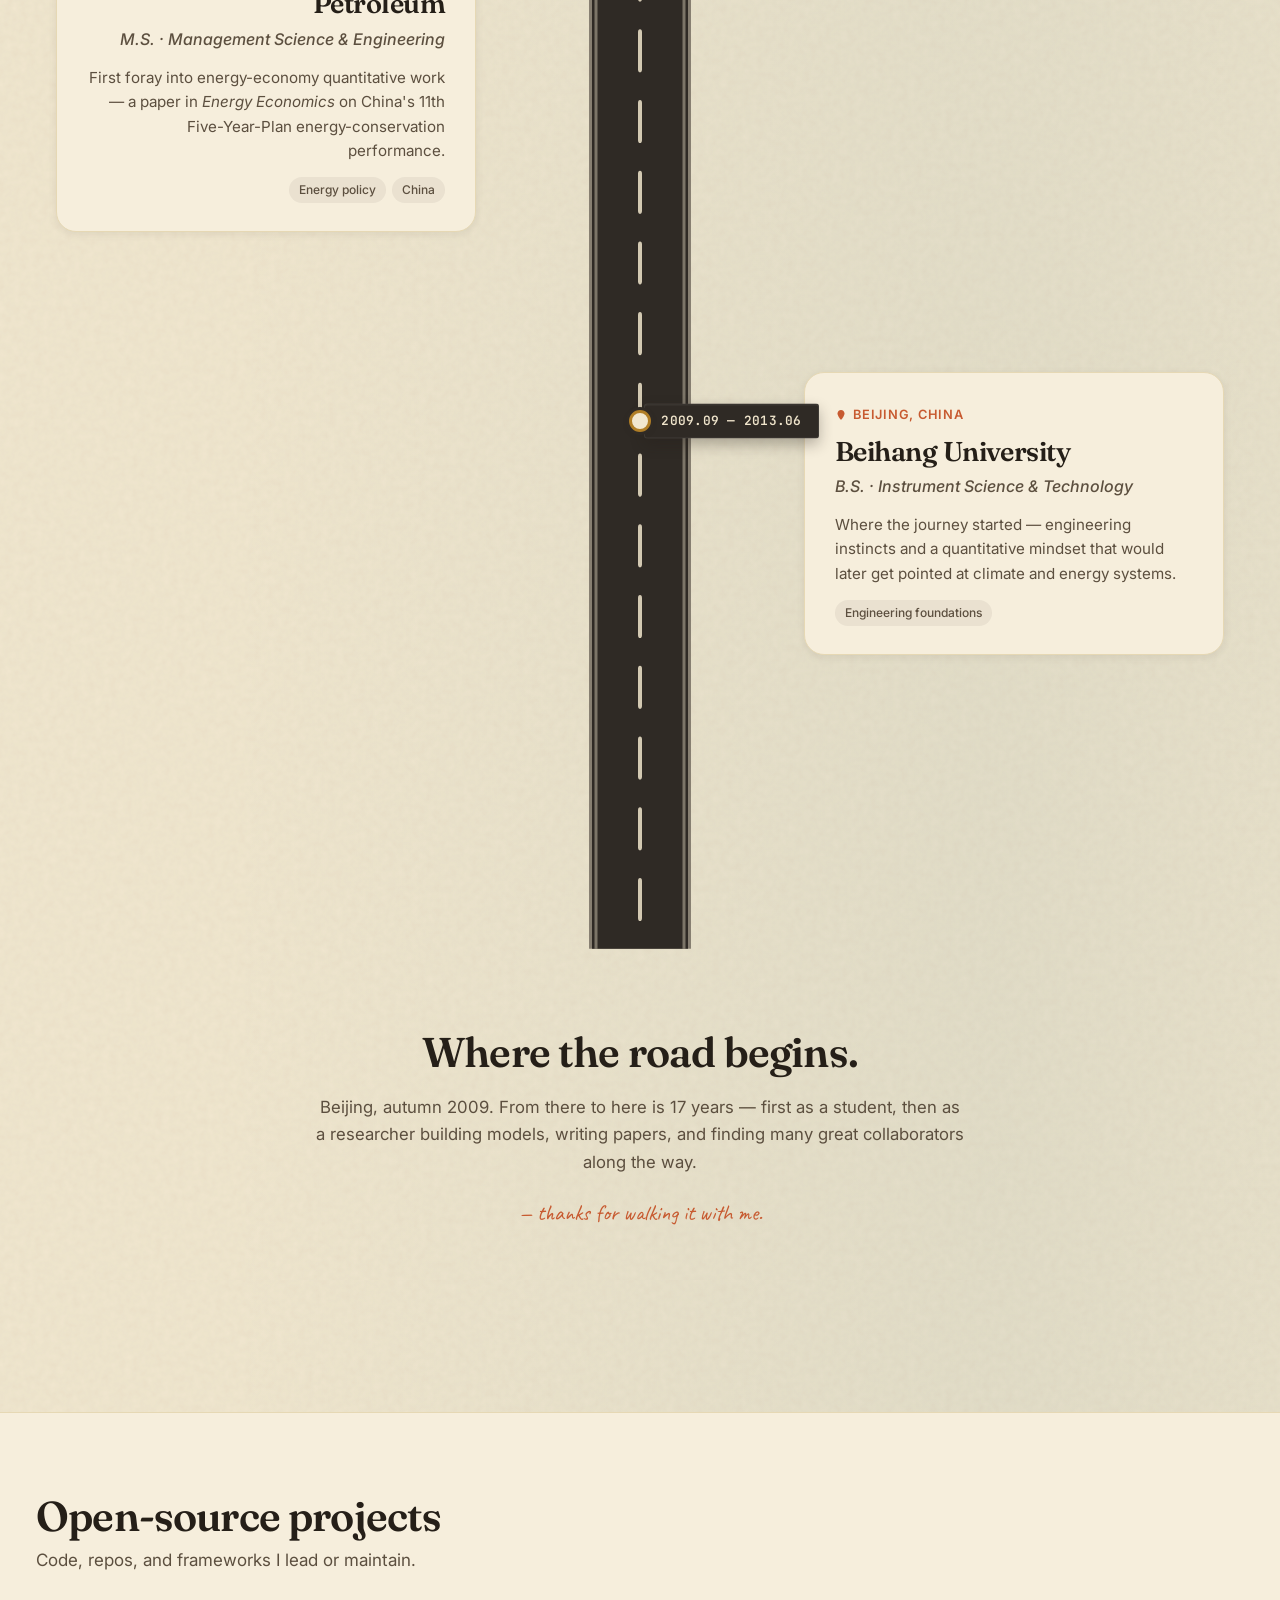
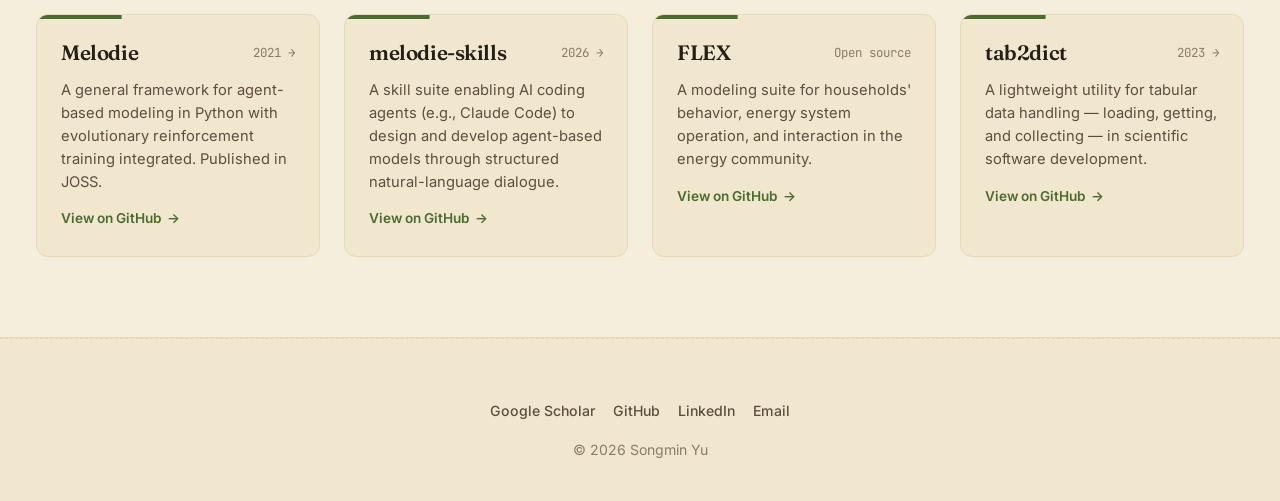
==== commit 144d6212: "Audit publication counts and timeline dates" ====
--- a/index.html
+++ b/index.html
@@ -1359,12 +1359,12 @@
                         <span class="hero-meta-value">Athens, Greece</span>
                     </div>
                     <div class="hero-meta-item">
-                        <span class="hero-meta-label">Papers</span>
-                        <span class="hero-meta-value">20+ peer-reviewed</span>
+                        <span class="hero-meta-label">Journal papers</span>
+                        <span class="hero-meta-value">25 peer-reviewed</span>
                     </div>
                     <div class="hero-meta-item">
                         <span class="hero-meta-label">Reports</span>
-                        <span class="hero-meta-value">9 EU / national</span>
+                        <span class="hero-meta-value">9 policy reports</span>
                     </div>
                 </div>
             </div>
@@ -1465,7 +1465,7 @@
             </div>
 
             <div class="satellites satellites-natural">
-                <!-- 2026-11  MESSAGEix-China CCS · iScience (co-first author) -->
+                <!-- 2026.11 -->
                 <div class="sat-entry">
                     <a class="sat sat-paper" href="https://www.cell.com/iscience/fulltext/S2589-0042(26)03666-7" target="_blank" rel="noopener">
                         <span class="sat-icon">P</span>
@@ -1486,7 +1486,7 @@
                     </a>
                     <a class="sat-pdf" href="assets/pdf/2026_iScience_MESSAGE-CCS.pdf" target="_blank" rel="noopener" aria-label="Open PDF: Multidimensional CCS deployment feasibility reshapes steel-hydrogen-power transitions in China’s 1.5°C pathway">PDF</a>
                 </div>
-                <!-- 2026-11  EV adoption behavior · Transportation Letters (corresponding author) -->
+                <!-- 2026.11 -->
                 <div class="sat-entry">
                     <a class="sat sat-paper" href="https://doi.org/10.1080/19427867.2026.2764452" target="_blank" rel="noopener">
                         <span class="sat-icon">P</span>
@@ -1505,22 +1505,22 @@
                     </a>
                     <a class="sat-pdf" href="assets/pdf/2026_TL_EV-Adoption-Behavior.pdf" target="_blank" rel="noopener" aria-label="Open PDF: From fragmented survey evidence to transferable behavioral models: a framework for electric vehicle adoption">PDF</a>
                 </div>
-                <!-- 2026-09  EU and China climate commitments · ERL (co-author) -->
+                <!-- 2026.10 -->
                 <a class="sat sat-paper" href="https://iopscience.iop.org/article/10.1088/1748-9326/aeadb5/meta" target="_blank" rel="noopener">
                     <span class="sat-icon">P</span>
                     <span class="sat-label">EU &amp; China climate commitments · ERL</span>
-                    <span class="sat-year">2026.09</span>
+                    <span class="sat-year">2026.10</span>
                     <div class="sat-popup">
                         <span class="sat-popup-type">Peer-reviewed · Co-author</span>
                         <div class="sat-popup-title">Beyond 2030: what sectoral shifts in EU and China reveal about Long Term climate commitments</div>
                         <div class="sat-popup-meta">
-                            <em>Environmental Research Letters</em> · Accepted manuscript · 29 September 2026<br>
+                            <em>Environmental Research Letters</em> · 21(20), 204002 · 14 October 2026<br>
                             Zisarou, E.; Fragkos, P.; van de Ven, D.-J.; Yu, S.
                         </div>
                         <span class="sat-popup-cta">Read on IOPscience</span>
                     </div>
                 </a>
-                <!-- 2026-09  AI and renewable energy · The Energy Journal (book review) -->
+                <!-- 2026.09 -->
                 <a class="sat sat-paper" href="https://journals.sagepub.com/doi/full/10.1177/01956574261487825" target="_blank" rel="noopener">
                     <span class="sat-icon">P</span>
                     <span class="sat-label">AI &amp; renewable energy · Book review</span>
@@ -1535,7 +1535,7 @@
                         <span class="sat-popup-cta">Read on SAGE</span>
                     </div>
                 </a>
-                <!-- 2026-09  Building heating competition · Energies (co-author) -->
+                <!-- 2026.09 -->
                 <a class="sat sat-paper" href="https://www.mdpi.com/1996-1073/19/18/4377" target="_blank" rel="noopener">
                     <span class="sat-icon">P</span>
                     <span class="sat-label">Building heating competition · Energies</span>
@@ -1550,7 +1550,7 @@
                         <span class="sat-popup-cta">Read on MDPI</span>
                     </div>
                 </a>
-                <!-- 2026-07  EU27 heat pump flexibility · Energy (co-author) -->
+                <!-- 2026.07 -->
                 <a class="sat sat-paper" href="https://www.sciencedirect.com/science/article/abs/pii/S036054422601491X" target="_blank" rel="noopener">
                     <span class="sat-icon">P</span>
                     <span class="sat-label">EU27 heat pump flexibility · Energy</span>
@@ -1559,13 +1559,13 @@
                         <span class="sat-popup-type">Peer-reviewed · Co-author</span>
                         <div class="sat-popup-title">Future flexibility of the EU27 heat pump heated residential building stock</div>
                         <div class="sat-popup-meta">
-                            <em>Energy</em> · 141385 · July 2026<br>
+                            <em>Energy</em> · 361, 141385 · Online July 2026<br>
                             Mascherbauer, P.; &Ouml;zer, E.; Kranzl, L.; Yu, S.
                         </div>
                         <span class="sat-popup-cta">Read on ScienceDirect</span>
                     </div>
                 </a>
-                <!-- 2026-05  MESSAGEix-China EST (first author) -->
+                <!-- 2026.05 -->
                 <div class="sat-entry">
                     <a class="sat sat-paper" href="https://pubs.acs.org/doi/full/10.1021/acs.est.5c15542" target="_blank" rel="noopener">
                         <span class="sat-icon">P</span>
@@ -1573,17 +1573,18 @@
                         <span class="sat-year">2026.05</span>
                         <div class="sat-popup">
                             <span class="sat-popup-type">Peer-reviewed · First author</span>
-                            <div class="sat-popup-title">Navigating Ambition and Equity: Systemic Co-dependency in China's Carbon Neutrality Pathways</div>
+                            <div class="sat-popup-title">Navigating Ambition and Equity: Systemic Codependency in China's Carbon Neutrality Pathways</div>
                             <div class="sat-popup-meta">
-                                <em>Environmental Science &amp; Technology</em> · 2026<br>
+                                <em>Environmental Science &amp; Technology</em> · 60(21), 14934–14948<br>
+                                Published online 15 May 2026<br>
                                 Yu, S.; Zhao, F.; Yang, L.; Yao, X.; Li, Z.; Wei, N.; Duan, H.
                             </div>
                             <span class="sat-popup-cta">Read on ACS</span>
                         </div>
                     </a>
-                    <a class="sat-pdf" href="assets/pdf/2026_EST_MESSAGEix-China.pdf" target="_blank" rel="noopener" aria-label="Open PDF: Navigating Ambition and Equity: Systemic Co-dependency in China&#x27;s Carbon Neutrality Pathways">PDF</a>
-                </div>
-                <!-- 2026-05  Associate Editor (same month → minimum gap 14px) -->
+                    <a class="sat-pdf" href="assets/pdf/2026_EST_MESSAGEix-China.pdf" target="_blank" rel="noopener" aria-label="Open PDF: Navigating Ambition and Equity: Systemic Codependency in China&#x27;s Carbon Neutrality Pathways">PDF</a>
+                </div>
+                <!-- 2026.05 -->
                 <a class="sat sat-service" href="https://link.springer.com/journal/11027" target="_blank" rel="noopener">
                     <span class="sat-icon">E</span>
                     <span class="sat-label">Associate Editor · MITI</span>
@@ -1598,7 +1599,7 @@
                         <span class="sat-popup-cta">Visit journal</span>
                     </div>
                 </a>
-                <!-- 2026-04  Load curve dataset · Scientific Data (co-author) -->
+                <!-- 2026.04 -->
                 <div class="sat-entry">
                     <a class="sat sat-paper" href="https://www.nature.com/articles/s41597-026-07327-8" target="_blank" rel="noopener">
                         <span class="sat-icon">P</span>
@@ -1616,7 +1617,7 @@
                     </a>
                     <a class="sat-pdf" href="assets/pdf/2026_SciData_Load-Profiles.pdf" target="_blank" rel="noopener" aria-label="Open PDF: Hourly electricity load curve dataset for Chinese provinces derived from meteorological variables">PDF</a>
                 </div>
-                <!-- 2026-04  melodie-skills release (1 month earlier → 25px) -->
+                <!-- 2026.04 -->
                 <a class="sat sat-project" href="https://github.com/ABM4ALL/melodie-skills" target="_blank" rel="noopener">
                     <span class="sat-icon">S</span>
                     <span class="sat-label">melodie-skills released</span>
@@ -1668,22 +1669,22 @@
 
             <!-- Satellites are listed strictly newest-first by publication date. -->
             <div class="satellites">
-                <!-- 2026-02  UBA CARETarget -->
-                <a class="sat sat-report" href="#" target="_blank" rel="noopener">
+                <!-- 2026.03 -->
+                <a class="sat sat-report" href="https://www.umweltbundesamt.de/publikationen/treibhausgasneutralitat-in-deutschland-caretarget" target="_blank" rel="noopener">
                     <span class="sat-icon">R</span>
                     <span class="sat-label">UBA · CARETarget</span>
-                    <span class="sat-year">2026.02</span>
+                    <span class="sat-year">2026.03</span>
                     <div class="sat-popup">
                         <span class="sat-popup-type">Policy report · Co-author</span>
                         <div class="sat-popup-title">Treibhausgasneutralität in Deutschland: CARETarget</div>
                         <div class="sat-popup-meta">
                             <em>Teil-Abschlussbericht</em> for the German Environment Agency (Umweltbundesamt)<br>
-                            CLIMATE CHANGE 17/2026
-                        </div>
-                        <span class="sat-popup-cta">Learn more</span>
-                    </div>
-                </a>
-                <!-- 2026-02  Heat-source potentials · Energies -->
+                            CLIMATE CHANGE 17/2026 · March 2026
+                        </div>
+                        <span class="sat-popup-cta">Read on UBA</span>
+                    </div>
+                </a>
+                <!-- 2026.02 -->
                 <a class="sat sat-paper" href="https://doi.org/10.3390/en19051219" target="_blank" rel="noopener">
                     <span class="sat-icon">P</span>
                     <span class="sat-label">Heat-source potentials · Energies</span>
@@ -1698,7 +1699,7 @@
                         <span class="sat-popup-cta">Read on MDPI</span>
                     </div>
                 </a>
-                <!-- 2025-12  RENDER-Building · Adv. Applied Energy -->
+                <!-- 2025.12 -->
                 <div class="sat-entry">
                     <a class="sat sat-paper" href="https://www.sciencedirect.com/science/article/pii/S2666792425000502" target="_blank" rel="noopener">
                         <span class="sat-icon">P</span>
@@ -1716,7 +1717,7 @@
                     </a>
                     <a class="sat-pdf" href="assets/pdf/2025_ADAPEN_RENDER-Building.pdf" target="_blank" rel="noopener" aria-label="Open PDF: Advancing building stock transformation models: An agent-based approach and its application to Germany">PDF</a>
                 </div>
-                <!-- 2025-09  ECEMP Env Res Energy -->
+                <!-- 2025.09 -->
                 <a class="sat sat-paper" href="https://doi.org/10.1088/2753-3751/adef5d" target="_blank" rel="noopener">
                     <span class="sat-icon">P</span>
                     <span class="sat-label">ECEMP highlights · Env. Res. Energy</span>
@@ -1731,7 +1732,7 @@
                         <span class="sat-popup-cta">Read on IOP</span>
                     </div>
                 </a>
-                <!-- 2025-06  Regional grid · Applied Energy -->
+                <!-- 2025.06 -->
                 <div class="sat-entry">
                     <a class="sat sat-paper" href="https://www.sciencedirect.com/science/article/pii/S0306261925002934" target="_blank" rel="noopener">
                         <span class="sat-icon">P</span>
@@ -1741,7 +1742,7 @@
                             <span class="sat-popup-type">Peer-reviewed · Co-author</span>
                             <div class="sat-popup-title">Analyzing the impact of heating electrification and prosumaging on the future distribution grid costs</div>
                             <div class="sat-popup-meta">
-                                <em>Applied Energy</em> · 387, 125563 · June 2025<br>
+                                <em>Applied Energy</em> · 387, 125563 · June 2025 issue<br>
                                 Mascherbauer, P.; Martínez, M.; Mateo, C.; Yu, S.; Kranzl, L.
                             </div>
                             <span class="sat-popup-cta">Read on ScienceDirect</span>
@@ -1749,22 +1750,7 @@
                     </a>
                     <a class="sat-pdf" href="assets/pdf/2025_APEN_FLEX-Region.pdf" target="_blank" rel="noopener" aria-label="Open PDF: Analyzing the impact of heating electrification and prosumaging on the future distribution grid costs">PDF</a>
                 </div>
-                <!-- 2025-06  ECEMF Synthesis (est) -->
-                <a class="sat sat-report" href="#" target="_blank" rel="noopener">
-                    <span class="sat-icon">R</span>
-                    <span class="sat-label">ECEMF Synthesis · New Societal Trends</span>
-                    <span class="sat-year">2025.06</span>
-                    <div class="sat-popup">
-                        <span class="sat-popup-type">Project report · First author</span>
-                        <div class="sat-popup-title">Synthesis Report: Impacts of New Societal Trends — circular economy, digitalisation, and the role of prosumagers</div>
-                        <div class="sat-popup-meta">
-                            <em>ECEMF Deliverable 4.1</em> · 2025 · Fraunhofer ISI<br>
-                            Yu, S.; Lotz, M.; Daioglou, V.; Avgerinopoulos, G.; et al.
-                        </div>
-                        <span class="sat-popup-cta">Learn more</span>
-                    </div>
-                </a>
-                <!-- 2025-05  FLEX framework · Energy -->
+                <!-- 2025.05 -->
                 <div class="sat-entry">
                     <a class="sat sat-paper" href="https://www.sciencedirect.com/science/article/pii/S0360544225019802" target="_blank" rel="noopener">
                         <span class="sat-icon">P</span>
@@ -1774,7 +1760,7 @@
                             <span class="sat-popup-type">Peer-reviewed · First author</span>
                             <div class="sat-popup-title">Modeling households' behavior, energy system operation, and interaction in the energy community</div>
                             <div class="sat-popup-meta">
-                                <em>Energy</em> · 2025 · article 136338 · May 2025<br>
+                                <em>Energy</em> · 328, 136338 · Online 13 May 2025<br>
                                 Yu, S.; Mascherbauer, P.; Haupt, T.; Skorna, K.; Rickmann, H.; Kochanski, M.; Kranzl, L.
                             </div>
                             <span class="sat-popup-cta">Read on ScienceDirect</span>
@@ -1782,7 +1768,7 @@
                     </a>
                     <a class="sat-pdf" href="assets/pdf/2025_EGY_FLEX.pdf" target="_blank" rel="noopener" aria-label="Open PDF: Modeling households&#x27; behavior, energy system operation, and interaction in the energy community">PDF</a>
                 </div>
-                <!-- 2025-04  RPS compliance · Energy -->
+                <!-- 2025.04 -->
                 <a class="sat sat-paper" href="https://doi.org/10.1016/j.energy.2025.135478" target="_blank" rel="noopener">
                     <span class="sat-icon">P</span>
                     <span class="sat-label">RPS compliance · Energy</span>
@@ -1791,13 +1777,28 @@
                         <span class="sat-popup-type">Peer-reviewed · Corresponding author</span>
                         <div class="sat-popup-title">System dynamics emerging from compliance behaviors coordination of electricity consumers under renewable portfolio standards in China: An agent-based analysis</div>
                         <div class="sat-popup-meta">
-                            <em>Energy</em> · April 2025<br>
+                            <em>Energy</em> · 321, 135478 · April 2025 issue<br>
                             Wu, J.; Liang, Y.; Yu, S.; Yu, L.
                         </div>
                         <span class="sat-popup-cta">Read on ScienceDirect</span>
                     </div>
                 </a>
-                <!-- 2024-12  Smart EV charging · Applied Energy — 1 month -->
+                <!-- 2025 -->
+                <a class="sat sat-report" href="https://cordis.europa.eu/project/id/101022622/results" target="_blank" rel="noopener">
+                    <span class="sat-icon">R</span>
+                    <span class="sat-label">ECEMF Synthesis · New Societal Trends</span>
+                    <span class="sat-year">2025</span>
+                    <div class="sat-popup">
+                        <span class="sat-popup-type">Project report · First author</span>
+                        <div class="sat-popup-title">Synthesis Report: Impacts of New Societal Trends — circular economy, digitalisation, and the role of prosumagers</div>
+                        <div class="sat-popup-meta">
+                            <em>ECEMF Deliverable 4.2</em> · 2025 · Fraunhofer ISI<br>
+                            Yu, S.; Lotz, M.; Daioglou, V.; Avgerinopoulos, G.; et al.
+                        </div>
+                        <span class="sat-popup-cta">Learn more</span>
+                    </div>
+                </a>
+                <!-- 2024.12 -->
                 <a class="sat sat-paper" href="https://www.sciencedirect.com/science/article/abs/pii/S0306261924020415" target="_blank" rel="noopener">
                     <span class="sat-icon">P</span>
                     <span class="sat-label">Smart EV charging · Applied Energy</span>
@@ -1806,14 +1807,15 @@
                         <span class="sat-popup-type">Peer-reviewed · Co-author</span>
                         <div class="sat-popup-title">The value of smart charging at home and its impact on EV market shares — a German case study</div>
                         <div class="sat-popup-meta">
-                            <em>Applied Energy</em> · 380 · 124997 · 2024<br>
+                            <em>Applied Energy</em> · 380, 124997 (2025)<br>
+                            Published online 6 December 2024<br>
                             Gnann, T.; Yu, S.; Stute, J.; Kühnbach, M.
                         </div>
                         <span class="sat-popup-cta">Read on ScienceDirect</span>
                     </div>
                 </a>
-                <!-- 2024-10  Optimal load shifting · Energy -->
-                <a class="sat sat-paper" href="https://www.sciencedirect.com/science/article/abs/pii/S0360544224017845" target="_blank" rel="noopener">
+                <!-- 2024.10 -->
+                <a class="sat sat-paper" href="https://doi.org/10.1016/j.energy.2024.132266" target="_blank" rel="noopener">
                     <span class="sat-icon">P</span>
                     <span class="sat-label">Optimal load shifting · Energy</span>
                     <span class="sat-year">2024.10</span>
@@ -1821,13 +1823,13 @@
                         <span class="sat-popup-type">Peer-reviewed · Co-author</span>
                         <div class="sat-popup-title">Model coupling and comparison on optimal load shifting of battery electric vehicles and heat pumps focusing on generation adequacy</div>
                         <div class="sat-popup-meta">
-                            <em>Energy</em> · October 2024<br>
+                            <em>Energy</em> · 305, 132266 · October 2024 issue<br>
                             Misconel, S.; Zimmermann, F.; Mikurda, J.; et al.; Yu, S.
                         </div>
                         <span class="sat-popup-cta">Read on ScienceDirect</span>
                     </div>
                 </a>
-                <!-- 2024-10  RPS multi-market · Energy Economics -->
+                <!-- 2024.10 -->
                 <a class="sat sat-paper" href="https://doi.org/10.1016/j.eneco.2024.107826" target="_blank" rel="noopener">
                     <span class="sat-icon">P</span>
                     <span class="sat-label">RPS multi-market · Energy Economics</span>
@@ -1842,26 +1844,11 @@
                         <span class="sat-popup-cta">Read on ScienceDirect</span>
                     </div>
                 </a>
-                <!-- 2024-08  UBA Treibhausgas-Projektionen 2024 (est) — 2 months -->
-                <a class="sat sat-report" href="https://www.uba.de/de/umweltinformationen/umweltprognosen/treibhausgas-projektionen" target="_blank" rel="noopener">
-                    <span class="sat-icon">R</span>
-                    <span class="sat-label">UBA Treibhausgas-Projektionen 2024</span>
-                    <span class="sat-year">2024.08</span>
-                    <div class="sat-popup">
-                        <span class="sat-popup-type">Policy report · Co-author</span>
-                        <div class="sat-popup-title">Technischer Anhang der Treibhausgas-Projektionen 2024 für Deutschland</div>
-                        <div class="sat-popup-meta">
-                            <em>Projektionsbericht 2024</em> · German Environment Agency (UBA)<br>
-                            Harthan, R. (lead) et al.
-                        </div>
-                        <span class="sat-popup-cta">Visit UBA</span>
-                    </div>
-                </a>
-                <!-- 2024-06  Klimaschutz BW 2024 (est) — 2 months -->
+                <!-- 2024.07 -->
                 <a class="sat sat-report" href="#" target="_blank" rel="noopener">
                     <span class="sat-icon">R</span>
                     <span class="sat-label">Klimaschutz Baden-Württemberg 2024</span>
-                    <span class="sat-year">2024.06</span>
+                    <span class="sat-year">2024.07</span>
                     <div class="sat-popup">
                         <span class="sat-popup-type">Policy report · Co-author</span>
                         <div class="sat-popup-title">Klimaschutz- und Projektionsbericht Baden-Württemberg 2024</div>
@@ -1872,7 +1859,22 @@
                         <span class="sat-popup-cta">Learn more</span>
                     </div>
                 </a>
-                <!-- 2024-06  Qualitative scenarios buildings · eceee -->
+                <!-- 2024.06 -->
+                <a class="sat sat-report" href="https://www.umweltbundesamt.de/publikationen/technischer-anhang-der-treibhausgas-projektionen" target="_blank" rel="noopener">
+                    <span class="sat-icon">R</span>
+                    <span class="sat-label">UBA Treibhausgas-Projektionen 2024</span>
+                    <span class="sat-year">2024.06</span>
+                    <div class="sat-popup">
+                        <span class="sat-popup-type">Policy report · Co-author</span>
+                        <div class="sat-popup-title">Technischer Anhang der Treibhausgas-Projektionen 2024 für Deutschland</div>
+                        <div class="sat-popup-meta">
+                            <em>Projektionsbericht 2024</em> · German Environment Agency (UBA)<br>
+                            Harthan, R. (lead) et al.
+                        </div>
+                        <span class="sat-popup-cta">Visit UBA</span>
+                    </div>
+                </a>
+                <!-- 2024.06 -->
                 <a class="sat sat-paper" href="#" target="_blank" rel="noopener">
                     <span class="sat-icon">P</span>
                     <span class="sat-label">Qualitative scenarios · eceee 2024</span>
@@ -1887,7 +1889,7 @@
                         <span class="sat-popup-cta">Learn more</span>
                     </div>
                 </a>
-                <!-- 2024-06  Regionalized building stock · eceee -->
+                <!-- 2024.06 -->
                 <a class="sat sat-paper" href="#" target="_blank" rel="noopener">
                     <span class="sat-icon">P</span>
                     <span class="sat-label">Regionalized building stock · eceee 2024</span>
@@ -1902,7 +1904,7 @@
                         <span class="sat-popup-cta">Learn more</span>
                     </div>
                 </a>
-                <!-- 2024-06  REGIO1st · eceee -->
+                <!-- 2024.06 -->
                 <a class="sat sat-paper" href="#" target="_blank" rel="noopener">
                     <span class="sat-icon">P</span>
                     <span class="sat-label">REGIO1st · eceee 2024</span>
@@ -1917,7 +1919,7 @@
                         <span class="sat-popup-cta">Learn more</span>
                     </div>
                 </a>
-                <!-- 2024-03  Melodie v1.0 release — 3 months -->
+                <!-- 2024.03 -->
                 <a class="sat sat-project" href="https://github.com/ABM4ALL/Melodie" target="_blank" rel="noopener">
                     <span class="sat-icon">S</span>
                     <span class="sat-label">Melodie · v1.0 released</span>
@@ -1927,13 +1929,13 @@
                         <div class="sat-popup-title">Melodie v1.0.0</div>
                         <div class="sat-popup-meta">
                             A general framework for agent-based modeling in Python, with evolutionary
-                            reinforcement training integrated. Project started May 2021, first release
-                            July 2022, JOSS publication March 2023, v1.0 reached March 2024.
+                            reinforcement training integrated. Project started May 2021, with PyPI releases since December 2022,
+                            JOSS publication March 2023, and v1.0 released on 5 March 2024.
                         </div>
                         <span class="sat-popup-cta">View on GitHub</span>
                     </div>
                 </a>
-                <!-- 2023-07  Prosumager load profiles · GETD -->
+                <!-- 2023.07 -->
                 <a class="sat sat-paper" href="#" target="_blank" rel="noopener">
                     <span class="sat-icon">P</span>
                     <span class="sat-label">Prosumager load profiles · GETD 2023</span>
@@ -1948,7 +1950,7 @@
                         <span class="sat-popup-cta">Learn more</span>
                     </div>
                 </a>
-                <!-- 2023-03  Melodie · JOSS — 12 months -->
+                <!-- 2023.03 -->
                 <div class="sat-entry">
                     <a class="sat sat-paper" href="https://joss.theoj.org/papers/10.21105/joss.05100" target="_blank" rel="noopener">
                         <span class="sat-icon">P</span>
@@ -1966,22 +1968,7 @@
                     </a>
                     <a class="sat-pdf" href="assets/pdf/2023_JOSS_Melodie.pdf" target="_blank" rel="noopener" aria-label="Open PDF: Melodie: Agent-based Modeling in Python">PDF</a>
                 </div>
-                <!-- 2022-12  newTRENDs D5.2 (est) -->
-                <a class="sat sat-report" href="#" target="_blank" rel="noopener">
-                    <span class="sat-icon">R</span>
-                    <span class="sat-label">newTRENDs D5.2 · Prosumaging</span>
-                    <span class="sat-year">2022.12</span>
-                    <div class="sat-popup">
-                        <span class="sat-popup-type">Project report · First author</span>
-                        <div class="sat-popup-title">Modeling of prosumagers and energy communities in energy demand models</div>
-                        <div class="sat-popup-meta">
-                            <em>newTRENDs Deliverable D5.2</em> · 2022 · Fraunhofer ISI<br>
-                            Yu, S.; Mascherbauer, P.; Kranzl, L.
-                        </div>
-                        <span class="sat-popup-cta">Learn more</span>
-                    </div>
-                </a>
-                <!-- 2022-12  Variable price heat pumps · Open Res Europe -->
+                <!-- 2022.12 -->
                 <a class="sat sat-paper" href="https://doi.org/10.12688/openreseurope.15268.1" target="_blank" rel="noopener">
                     <span class="sat-icon">P</span>
                     <span class="sat-label">Variable price heat pumps · Open Res Europe</span>
@@ -1996,17 +1983,33 @@
                         <span class="sat-popup-cta">Read on Open Res Europe</span>
                     </div>
                 </a>
-                <!-- 2022-07  IEEE TCSS · Policy framework -->
+                <!-- 2022.10 -->
+                <a class="sat sat-report" href="https://ieecp.org/wp-content/uploads/2024/09/newTRENDs_D5.2_Modeling-of-prosumagers-and-energy-communities-in-energy-demand-models.pdf" target="_blank" rel="noopener">
+                    <span class="sat-icon">R</span>
+                    <span class="sat-label">newTRENDs D5.2 · Prosumaging</span>
+                    <span class="sat-year">2022.10</span>
+                    <div class="sat-popup">
+                        <span class="sat-popup-type">Project report · First author</span>
+                        <div class="sat-popup-title">Modeling of prosumagers and energy communities in energy demand models</div>
+                        <div class="sat-popup-meta">
+                            <em>newTRENDs Deliverable D5.2</em> · Delivered 31 October 2022 · Fraunhofer ISI<br>
+                            Yu, S.; Mascherbauer, P.; Kranzl, L.
+                        </div>
+                        <span class="sat-popup-cta">Read report</span>
+                    </div>
+                </a>
+                <!-- 2022.08 -->
                 <div class="sat-entry">
                     <a class="sat sat-paper" href="https://ieeexplore.ieee.org/document/9857838" target="_blank" rel="noopener">
                         <span class="sat-icon">P</span>
                         <span class="sat-label">Policy simulation framework · IEEE TCSS <span class="sat-star">★</span></span>
-                        <span class="sat-year">2022.07</span>
+                        <span class="sat-year">2022.08</span>
                         <div class="sat-popup">
                             <span class="sat-popup-type">Peer-reviewed · Solo first author</span>
                             <div class="sat-popup-title">An Agent-Based Framework for Policy Simulation: Modeling Heterogeneous Behaviors With Modified Sigmoid Function and Evolutionary Training</div>
                             <div class="sat-popup-meta">
-                                <em>IEEE Transactions on Computational Social Systems</em> · 10(4), 1901–1913 · July 2022<br>
+                                <em>IEEE Transactions on Computational Social Systems</em> · 10(4), 1901–1913 (2023)<br>
+                                Published online 16 August 2022<br>
                                 Yu, S.
                             </div>
                             <span class="sat-popup-cta">Read on IEEE</span>
@@ -2014,37 +2017,22 @@
                     </a>
                     <a class="sat-pdf" href="assets/pdf/2022_IEEE_ABMPolicySimulationFramework.pdf" target="_blank" rel="noopener" aria-label="Open PDF: An Agent-Based Framework for Policy Simulation: Modeling Heterogeneous Behaviors With Modified Sigmoid Function and Evolutionary Training">PDF</a>
                 </div>
-                <!-- 2022-06  newTRENDs D4.3 (est) -->
-                <a class="sat sat-report" href="#" target="_blank" rel="noopener">
-                    <span class="sat-icon">R</span>
-                    <span class="sat-label">newTRENDs D4.3 · Models for policy makers</span>
-                    <span class="sat-year">2022.06</span>
-                    <div class="sat-popup">
-                        <span class="sat-popup-type">Project report · Co-author</span>
-                        <div class="sat-popup-title">Assessment of energy demand-side models from the perspective of policy makers' needs at European level</div>
-                        <div class="sat-popup-meta">
-                            <em>newTRENDs Deliverable D4.3</em> · 2022 · Fraunhofer ISI<br>
-                            Kochanski, M.; Korczak, K.; Kobylka, K.; Chrzanowski, P.; Müller, A.; Yu, S.; et al.
-                        </div>
-                        <span class="sat-popup-cta">Learn more</span>
-                    </div>
-                </a>
-                <!-- 2022-04  EE Decision-tree — 3 months -->
-                <a class="sat sat-paper" href="https://link.springer.com/article/10.1007/s12053-022-10025-0" target="_blank" rel="noopener">
+                <!-- 2022.08 -->
+                <a class="sat sat-paper" href="https://link.springer.com/article/10.1007/s12053-022-10049-6" target="_blank" rel="noopener">
                     <span class="sat-icon">P</span>
                     <span class="sat-label">Energy Efficiency First principle · EE</span>
-                    <span class="sat-year">2022.04</span>
+                    <span class="sat-year">2022.08</span>
                     <div class="sat-popup">
                         <span class="sat-popup-type">Peer-reviewed · First author</span>
                         <div class="sat-popup-title">Applying the Energy Efficiency First Principle based on a Decision-tree Framework</div>
                         <div class="sat-popup-meta">
-                            <em>Energy Efficiency</em> · 2022<br>
-                            Yu, S.; Thomas, S.; Mandel, T.; Brugger, H.
+                            <em>Energy Efficiency</em> · 15, 42 · 11 August 2022<br>
+                            Yu, S.; Mandel, T.; Thomas, S.; Brugger, H.
                         </div>
                         <span class="sat-popup-cta">Read on Springer</span>
                     </div>
                 </a>
-                <!-- 2022-04  China ammonia decarbonization · ERL -->
+                <!-- 2022.04 -->
                 <a class="sat sat-paper" href="https://iopscience.iop.org/article/10.1088/1748-9326/ac614a" target="_blank" rel="noopener">
                     <span class="sat-icon">P</span>
                     <span class="sat-label">China ammonia decarbonization · ERL</span>
@@ -2059,8 +2047,23 @@
                         <span class="sat-popup-cta">Read on IOP</span>
                     </div>
                 </a>
-                <!-- 2022-03  Smart Energy Mgmt · Energy -->
-                <a class="sat sat-paper" href="https://www.sciencedirect.com/science/article/abs/pii/S036054422200730X" target="_blank" rel="noopener">
+                <!-- 2022.03 -->
+                <a class="sat sat-report" href="https://ieecp.org/wp-content/uploads/2024/04/newTRENDs_D4.3_Assessment-of-energy-demand-side-models.pdf" target="_blank" rel="noopener">
+                    <span class="sat-icon">R</span>
+                    <span class="sat-label">newTRENDs D4.3 · Models for policy makers</span>
+                    <span class="sat-year">2022.03</span>
+                    <div class="sat-popup">
+                        <span class="sat-popup-type">Project report · Co-author</span>
+                        <div class="sat-popup-title">Assessment of energy demand-side models from the perspective of policy makers' needs at European level</div>
+                        <div class="sat-popup-meta">
+                            <em>newTRENDs Deliverable D4.3</em> · Delivered 11 March 2022 · Fraunhofer ISI<br>
+                            Kochanski, M.; Korczak, K.; Kobylka, K.; Chrzanowski, P.; Müller, A.; Yu, S.; et al.
+                        </div>
+                        <span class="sat-popup-cta">Read report</span>
+                    </div>
+                </a>
+                <!-- 2022.03 -->
+                <a class="sat sat-paper" href="https://doi.org/10.1016/j.energy.2022.123665" target="_blank" rel="noopener">
                     <span class="sat-icon">P</span>
                     <span class="sat-label">Smart Energy Mgmt · Energy</span>
                     <span class="sat-year">2022.03</span>
@@ -2068,28 +2071,28 @@
                         <span class="sat-popup-type">Peer-reviewed · Corresponding author</span>
                         <div class="sat-popup-title">Investigating the Impact of Smart Energy Management System on the Residential Electricity Consumption in Austria</div>
                         <div class="sat-popup-meta">
-                            <em>Energy</em> · 249, 123665 · March 2022<br>
+                            <em>Energy</em> · 249, 123665 · Online 14 March 2022<br>
                             Mascherbauer, P.; Kranzl, L.; Yu, S.; Haupt, T.
                         </div>
                         <span class="sat-popup-cta">Read on ScienceDirect</span>
                     </div>
                 </a>
-                <!-- 2021-10  EEF-Assistance final report (est) — 4 months -->
-                <a class="sat sat-report" href="https://op.europa.eu/" target="_blank" rel="noopener">
+                <!-- 2021.12 -->
+                <a class="sat sat-report" href="https://ieecp.org/wp-content/uploads/2024/09/newTRENDs_D3.1_Pathways-for-New-Societal-Trends-and-gap-analysis-for-demand-models_submitted_corrected.pdf" target="_blank" rel="noopener">
                     <span class="sat-icon">R</span>
-                    <span class="sat-label">EEF-Assistance · DG ENER final report</span>
-                    <span class="sat-year">2021.10</span>
-                    <div class="sat-popup">
-                        <span class="sat-popup-type">Policy report for European Commission</span>
-                        <div class="sat-popup-title">Analysis to Support the Implementation of the Energy Efficiency First Principle in Decision-making</div>
-                        <div class="sat-popup-meta">
-                            <em>EEF-Assistance Final Report</em> · 2021 · European Commission, DG ENER, Brussels<br>
-                            Zondag, M.J.; Del Bufalo, N.; et al.; Yu, S.; Thomas, S.
-                        </div>
-                        <span class="sat-popup-cta">Learn more</span>
-                    </div>
-                </a>
-                <!-- 2021-08  ABM4ALL community founded -->
+                    <span class="sat-label">newTRENDs D3.1 · Pathways &amp; gap analysis</span>
+                    <span class="sat-year">2021.12</span>
+                    <div class="sat-popup">
+                        <span class="sat-popup-type">Project report · First author</span>
+                        <div class="sat-popup-title">Pathways for New Societal Trends and Gap Analysis for Demand Models</div>
+                        <div class="sat-popup-meta">
+                            <em>newTRENDs Deliverable D3.1</em> · Delivered 3 December 2021 · Fraunhofer ISI<br>
+                            Yu, S.; Herbst, A.; Siskos, P.; Chatzivasileiadis, T.; et al.
+                        </div>
+                        <span class="sat-popup-cta">Read report</span>
+                    </div>
+                </a>
+                <!-- 2021.08 -->
                 <a class="sat sat-service" href="https://abm4all.com" target="_blank" rel="noopener">
                     <span class="sat-icon">C</span>
                     <span class="sat-label">Founded the ABM4ALL community</span>
@@ -2104,7 +2107,7 @@
                         <span class="sat-popup-cta">Visit community site</span>
                     </div>
                 </a>
-                <!-- 2021-07  ABM RL calibration · IEEE DTPI -->
+                <!-- 2021.07 -->
                 <a class="sat sat-paper" href="https://doi.org/10.1109/dtpi52967.2021.9540180" target="_blank" rel="noopener">
                     <span class="sat-icon">P</span>
                     <span class="sat-label">ABM RL calibration · IEEE DTPI</span>
@@ -2119,22 +2122,22 @@
                         <span class="sat-popup-cta">Read on IEEE</span>
                     </div>
                 </a>
-                <!-- 2021-06  newTRENDs D3.1 (est) -->
-                <a class="sat sat-report" href="#" target="_blank" rel="noopener">
+                <!-- 2021.05 -->
+                <a class="sat sat-report" href="https://op.europa.eu/en/publication-detail/-/publication/b9cc0d80-c1f8-11eb-a925-01aa75ed71a1" target="_blank" rel="noopener">
                     <span class="sat-icon">R</span>
-                    <span class="sat-label">newTRENDs D3.1 · Pathways &amp; gap analysis</span>
-                    <span class="sat-year">2021.06</span>
-                    <div class="sat-popup">
-                        <span class="sat-popup-type">Project report · First author</span>
-                        <div class="sat-popup-title">Pathways for New Societal Trends and Gap Analysis for Demand Models</div>
-                        <div class="sat-popup-meta">
-                            <em>newTRENDs Deliverable D3.1</em> · 2021 · Fraunhofer ISI<br>
-                            Yu, S.; Herbst, A.; Siskos, P.; Chatzivasileiadis, T.; et al.
+                    <span class="sat-label">EEF-Assistance · DG ENER final report</span>
+                    <span class="sat-year">2021.05</span>
+                    <div class="sat-popup">
+                        <span class="sat-popup-type">Policy report for European Commission</span>
+                        <div class="sat-popup-title">Analysis to Support the Implementation of the Energy Efficiency First Principle in Decision-making</div>
+                        <div class="sat-popup-meta">
+                            <em>EEF-Assistance Final Report</em> · 28 May 2021 · European Commission, DG ENER, Brussels<br>
+                            Zondag, M.J.; Del Bufalo, N.; et al.; Yu, S.; Thomas, S.
                         </div>
                         <span class="sat-popup-cta">Learn more</span>
                     </div>
                 </a>
-                <!-- 2020-12  ENEFIRST D3.1 (est) — 6 months -->
+                <!-- 2020.12 -->
                 <a class="sat sat-report" href="#" target="_blank" rel="noopener">
                     <span class="sat-icon">R</span>
                     <span class="sat-label">ENEFIRST D3.1 · Quant. assessment guide</span>
@@ -2179,7 +2182,7 @@
             </div>
 
             <div class="satellites">
-                <!-- 2020-05  AMETS EJOR — at stage top (Fraunhofer Visiting ended 2020-05) -->
+                <!-- 2020.05 -->
                 <div class="sat-entry">
                     <a class="sat sat-paper" href="https://www.sciencedirect.com/science/article/pii/S0377221720303131" target="_blank" rel="noopener">
                         <span class="sat-icon">P</span>
@@ -2189,7 +2192,7 @@
                             <span class="sat-popup-type">Peer-reviewed · First author</span>
                             <div class="sat-popup-title">Modeling the Emission Trading Scheme from an Agent-based Perspective: System Dynamics Emerging from Firms' Coordination Among Abatement Options</div>
                             <div class="sat-popup-meta">
-                                <em>European Journal of Operational Research</em> · 286(3), 1113–1128 · May 2020<br>
+                                <em>European Journal of Operational Research</em> · 286(3), 1113–1128 · Online 4 May 2020<br>
                                 Yu, S.; Fan, Y.; Zhu, L.; Eichhammer, W.
                             </div>
                             <span class="sat-popup-cta">Read on ScienceDirect</span>
@@ -2227,7 +2230,7 @@
             </div>
 
             <div class="satellites">
-                <!-- 2017-08  Energies -->
+                <!-- 2017.08 -->
                 <a class="sat sat-paper" href="https://www.mdpi.com/1996-1073/10/8/1164" target="_blank" rel="noopener">
                     <span class="sat-icon">P</span>
                     <span class="sat-label">Firms' observation network · Energies</span>
@@ -2242,7 +2245,7 @@
                         <span class="sat-popup-cta">Read on MDPI</span>
                     </div>
                 </a>
-                <!-- 2017-08  Outstanding Winner, 3rd CN College Energy Economics Competition -->
+                <!-- 2017.08 -->
                 <a class="sat sat-service" href="#" target="_blank" rel="noopener">
                     <span class="sat-icon">A</span>
                     <span class="sat-label">Winner · Energy Economics Competition</span>
@@ -2257,8 +2260,8 @@
                         <span class="sat-popup-cta">—</span>
                     </div>
                 </a>
-                <!-- 2016-01  Book review · The Energy Journal -->
-                <a class="sat sat-paper" href="https://go.gale.com/ps/i.do?id=GALE%7CA573879850&sid=googleScholar&v=2.1&it=r&linkaccess=abs&issn=01956574&sw=w&p=AONE&userGroupName=anon%7Ee1870f3f&aty=open-web-entry" target="_blank" rel="noopener">
+                <!-- 2016.01 -->
+                <a class="sat sat-paper" href="https://www.jstor.org/stable/24696710" target="_blank" rel="noopener">
                     <span class="sat-icon">P</span>
                     <span class="sat-label">Book review · The Energy Journal</span>
                     <span class="sat-year">2016.01</span>
@@ -2266,10 +2269,10 @@
                         <span class="sat-popup-type">Book review · Sole author</span>
                         <div class="sat-popup-title">Clearer Skies Over China: Reconciling Air Quality, Climate, and Economic Goals</div>
                         <div class="sat-popup-meta">
-                            <em>The Energy Journal</em> · 37(1), 291–293 · January 2016<br>
+                            <em>The Energy Journal</em> · 37(1), 291–292 · January 2016<br>
                             Yu, S.
                         </div>
-                        <span class="sat-popup-cta">Read on Gale</span>
+                        <span class="sat-popup-cta">Read on JSTOR</span>
                     </div>
                 </a>
             </div>
@@ -2301,7 +2304,7 @@
             </div>
 
             <div class="satellites">
-                <!-- 2014-11  Energy Economics (est) — 7 months after stage top (MS ended 2015-06) -->
+                <!-- 2014.11 -->
                 <a class="sat sat-paper" href="https://www.sciencedirect.com/science/article/abs/pii/S0140988314002126" target="_blank" rel="noopener">
                     <span class="sat-icon">P</span>
                     <span class="sat-label">China 11th FYP · Energy Economics</span>
@@ -2352,7 +2355,7 @@
          ============================================================ -->
     <section class="origin reveal">
         <h2>Where the road begins.</h2>
-        <p>Beijing, autumn 2009. From there to here is 16 years — first as a student, then as a
+        <p>Beijing, autumn 2009. From there to here is <span id="journey-years">17</span> years — first as a student, then as a
             researcher building models, writing papers, and finding many great collaborators along the way.</p>
         <span class="hand">— thanks for walking it with me.</span>
     </section>
@@ -2390,7 +2393,7 @@
                 <a class="project-tile" href="https://github.com/fraunhofer-isi-buildings/FLEX" target="_blank" rel="noopener">
                     <div class="project-tile-head">
                         <h3>FLEX</h3>
-                        <span class="project-tile-year">2020 →</span>
+                        <span class="project-tile-year">Open source</span>
                     </div>
                     <p>A modeling suite for households' behavior, energy system operation, and interaction in
                         the energy community.</p>
@@ -2399,7 +2402,7 @@
                 <a class="project-tile" href="https://github.com/ABM4ALL/tab2dict" target="_blank" rel="noopener">
                     <div class="project-tile-head">
                         <h3>tab2dict</h3>
-                        <span class="project-tile-year">2022 →</span>
+                        <span class="project-tile-year">2023 →</span>
                     </div>
                     <p>A lightweight utility for tabular data handling — loading, getting, and collecting — in
                         scientific software development.</p>
@@ -2419,13 +2422,18 @@
             <a href="https://www.linkedin.com/in/songmin-yu-67987085/" target="_blank" rel="noopener">LinkedIn</a>
             <a href="mailto:songmin.yu@wsp.com">Email</a>
         </div>
-        <p>© 2026 Songmin Yu</p>
+        <p>© <span id="copyright-year">2026</span> Songmin Yu</p>
     </footer>
 
     <!-- ============================================================
          SCRIPTS
          ============================================================ -->
     <script>
+        // Keep elapsed years and copyright current; the journey began in autumn 2009.
+        const today = new Date();
+        document.getElementById('journey-years').textContent = today.getFullYear() - 2009 - (today.getMonth() < 8 ? 1 : 0);
+        document.getElementById('copyright-year').textContent = today.getFullYear();
+
         // Scroll-reveal using IntersectionObserver
         const reveals = document.querySelectorAll('.reveal');
         const io = new IntersectionObserver((entries) => {
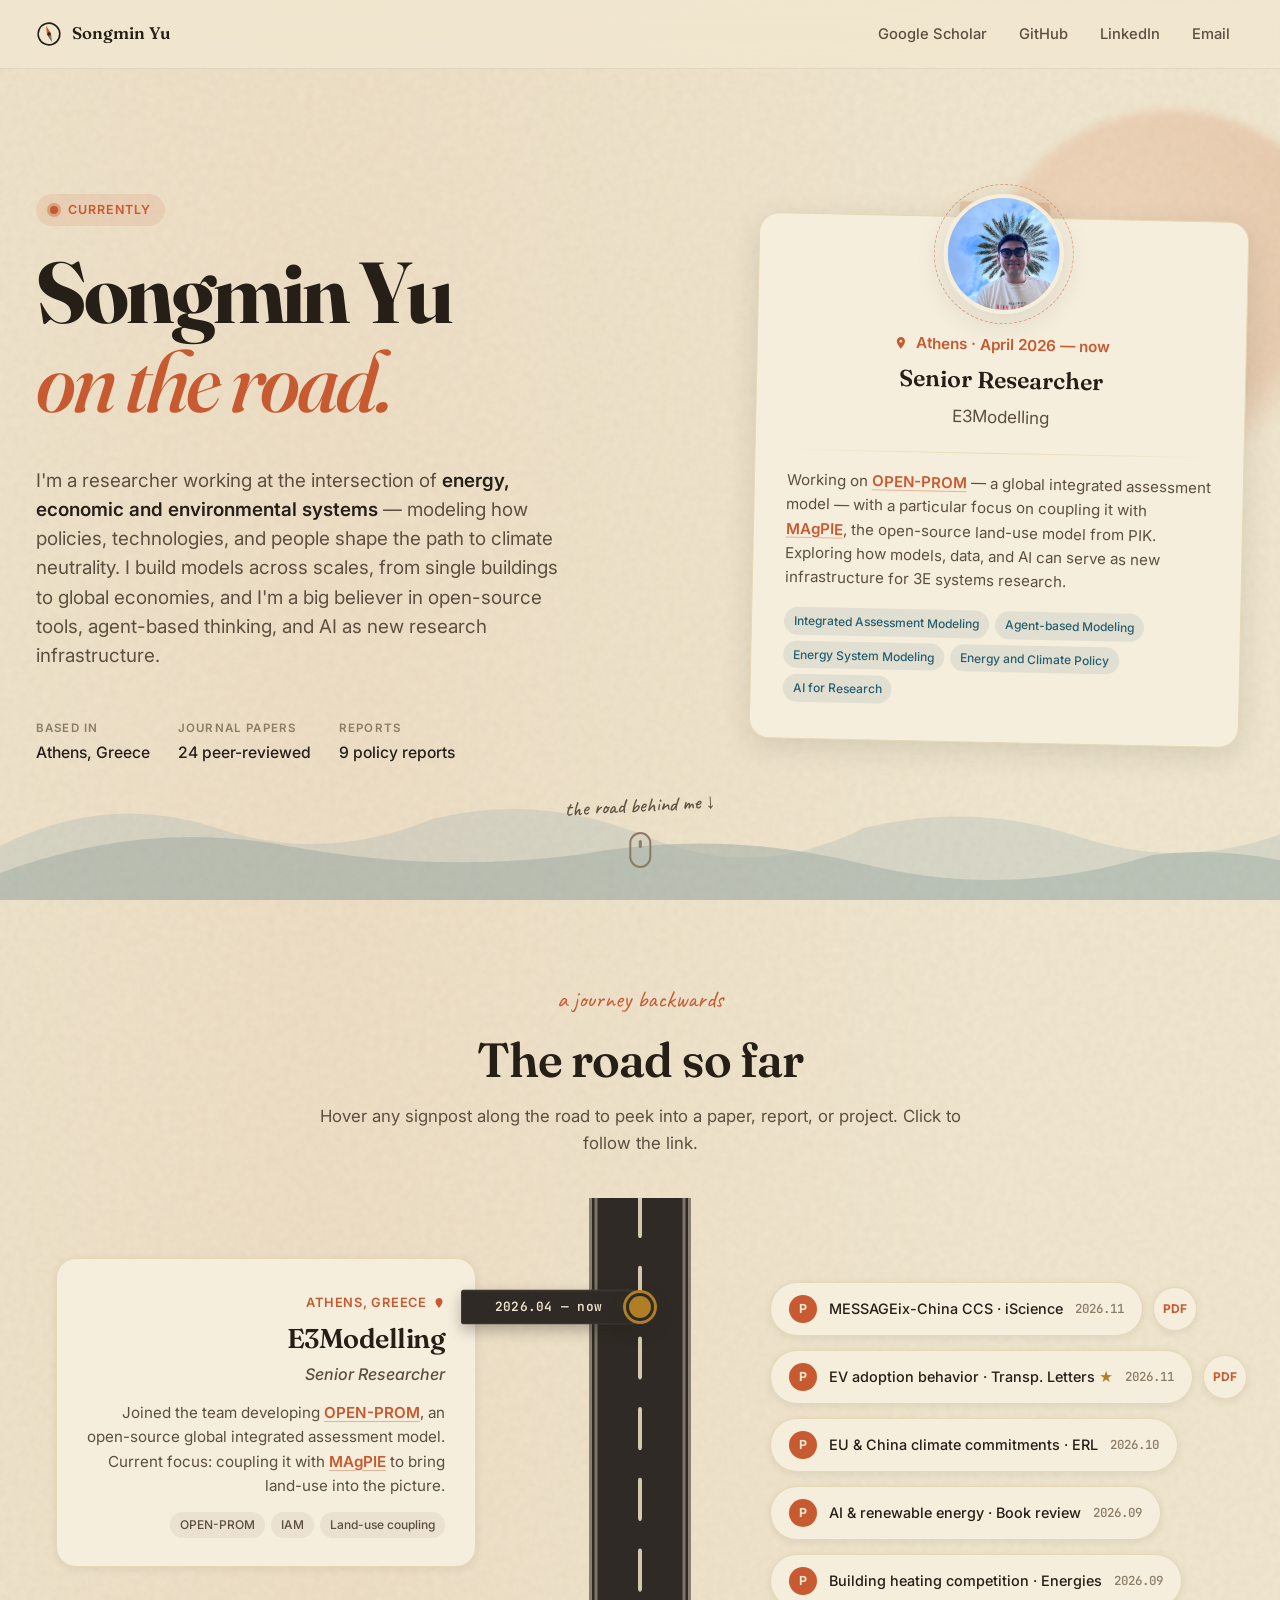
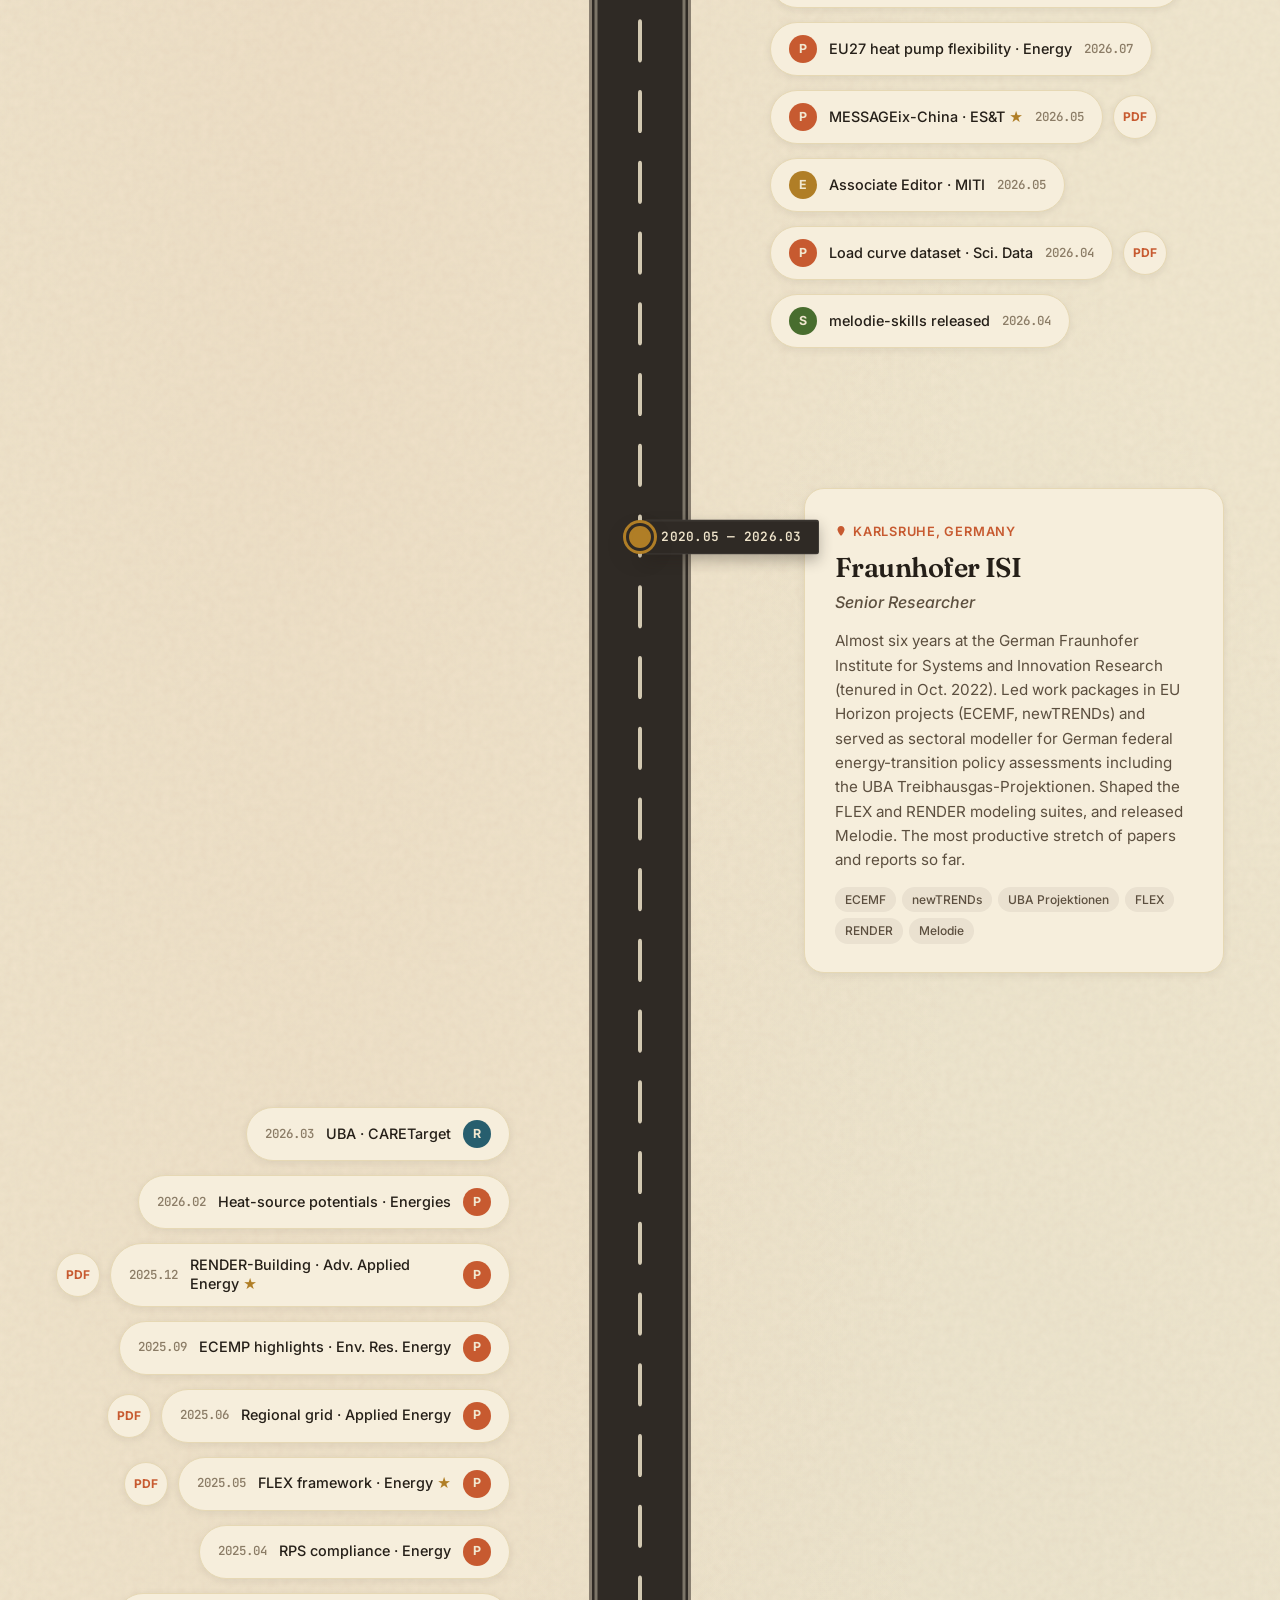
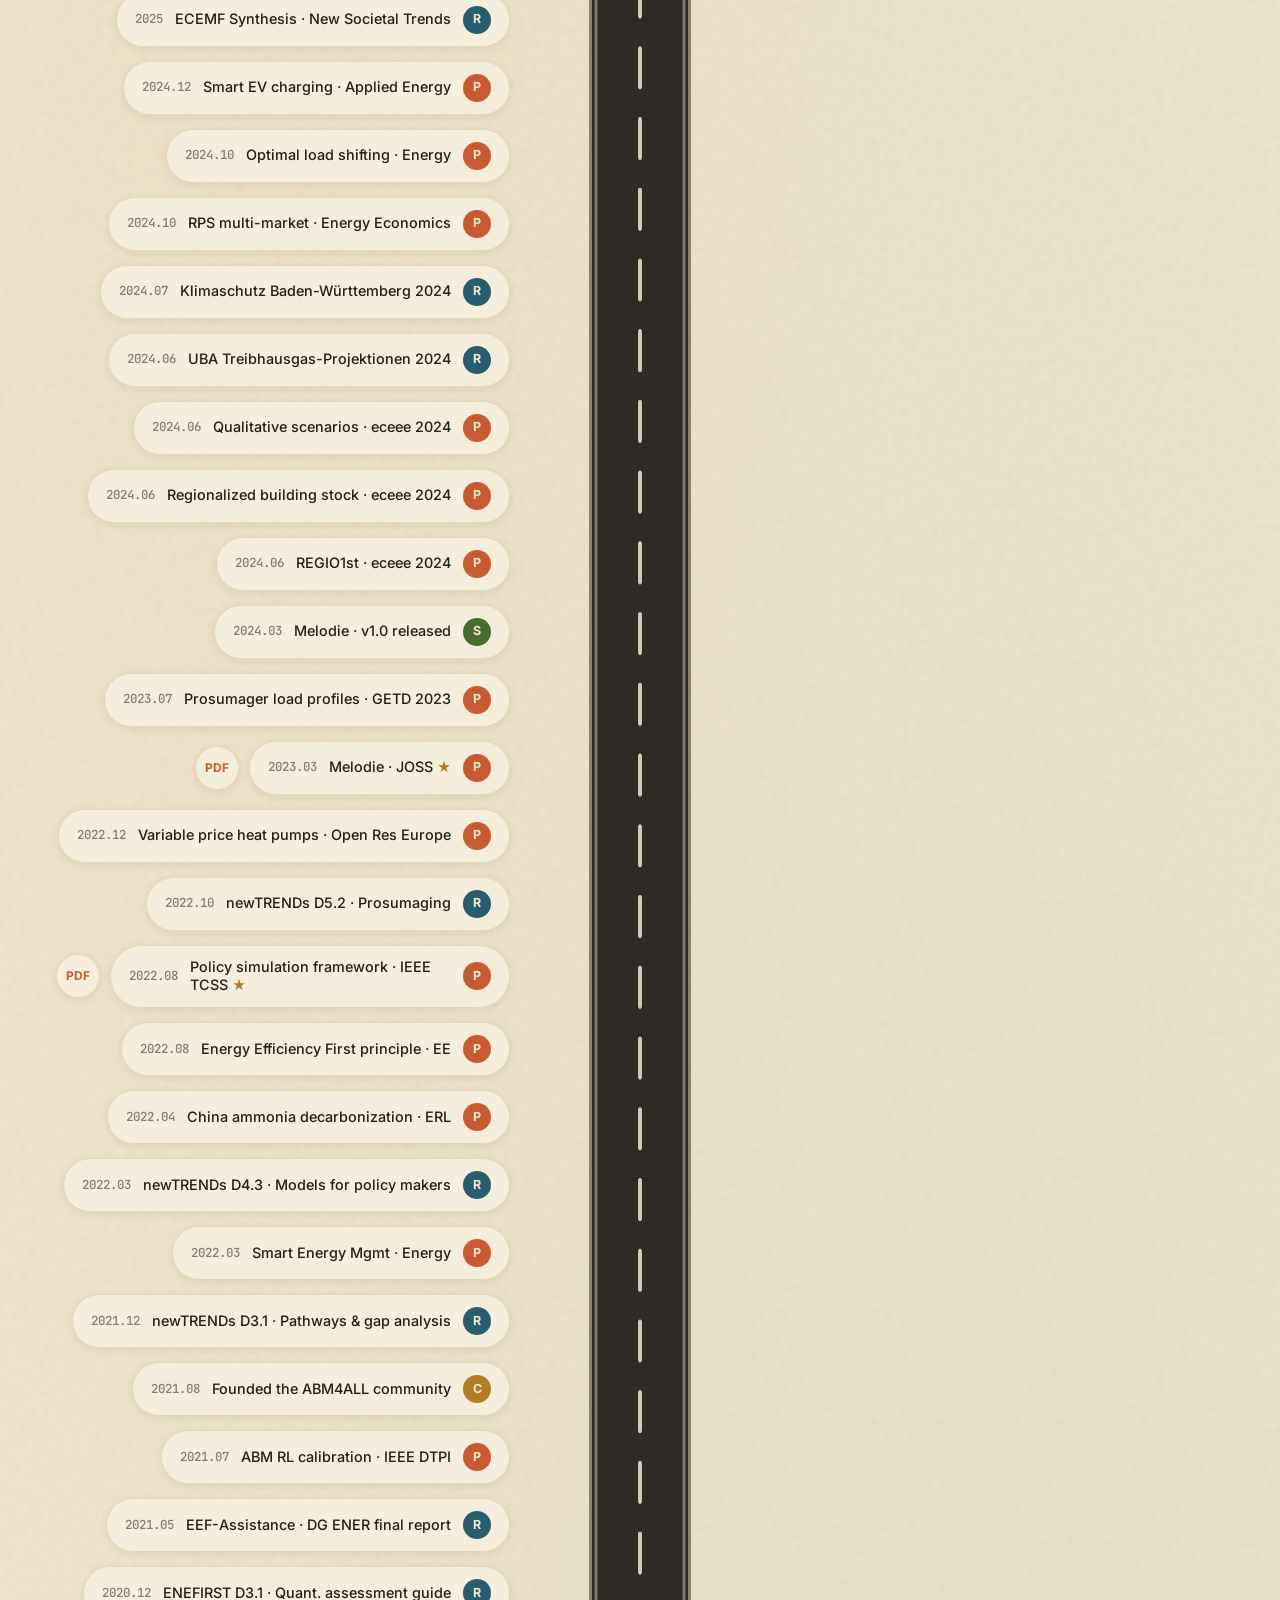
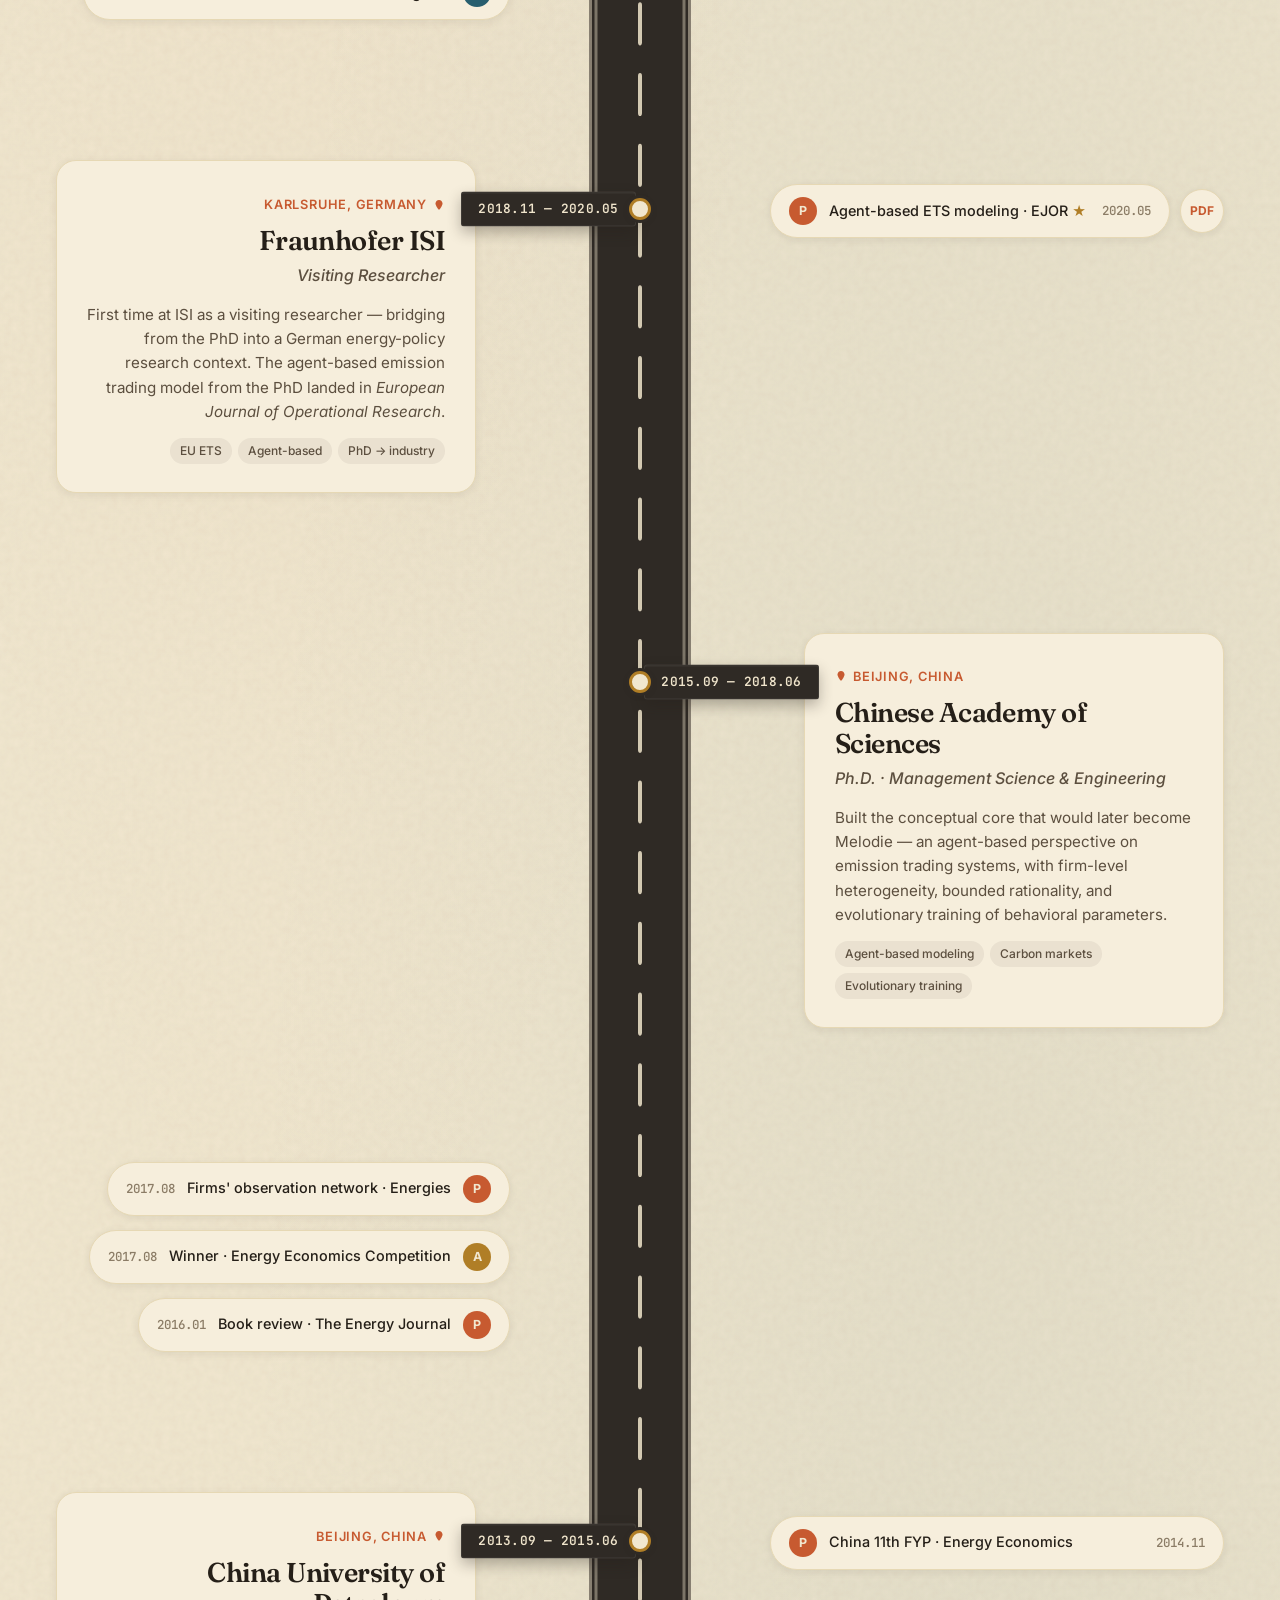
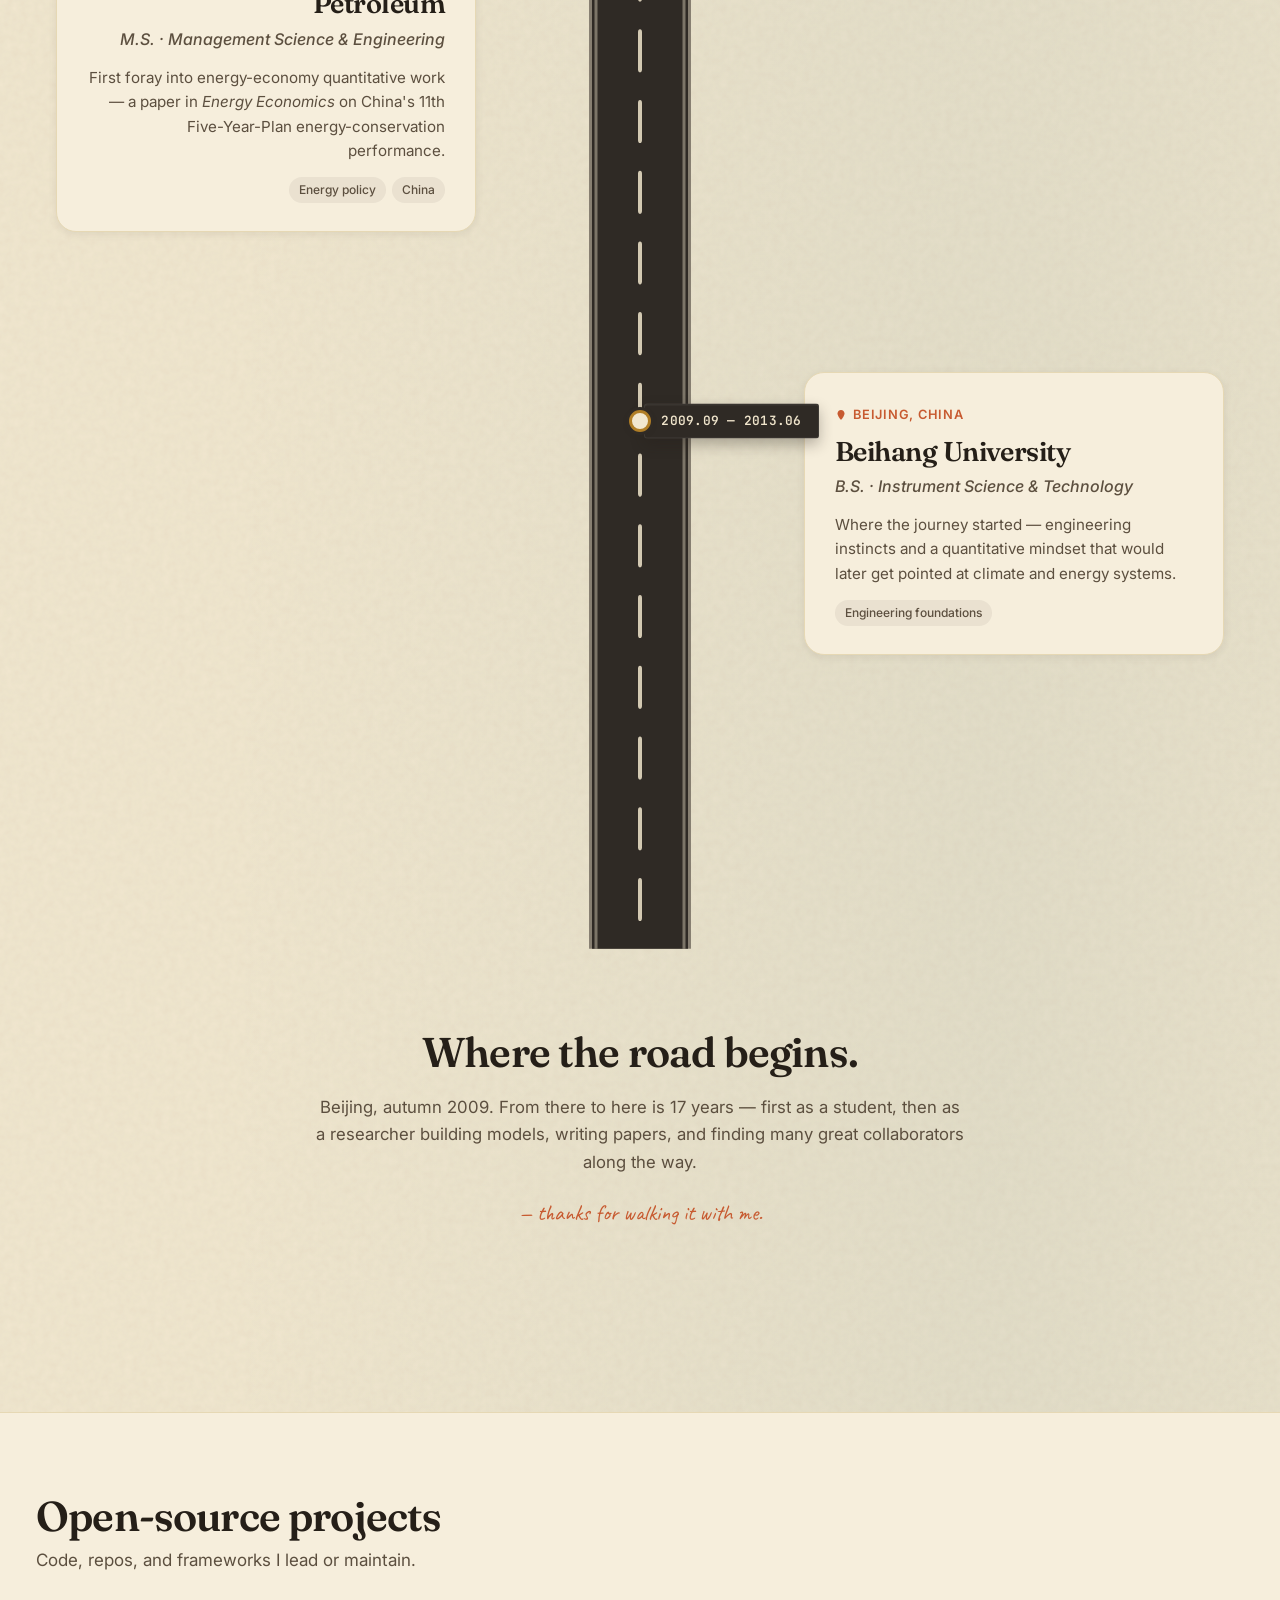
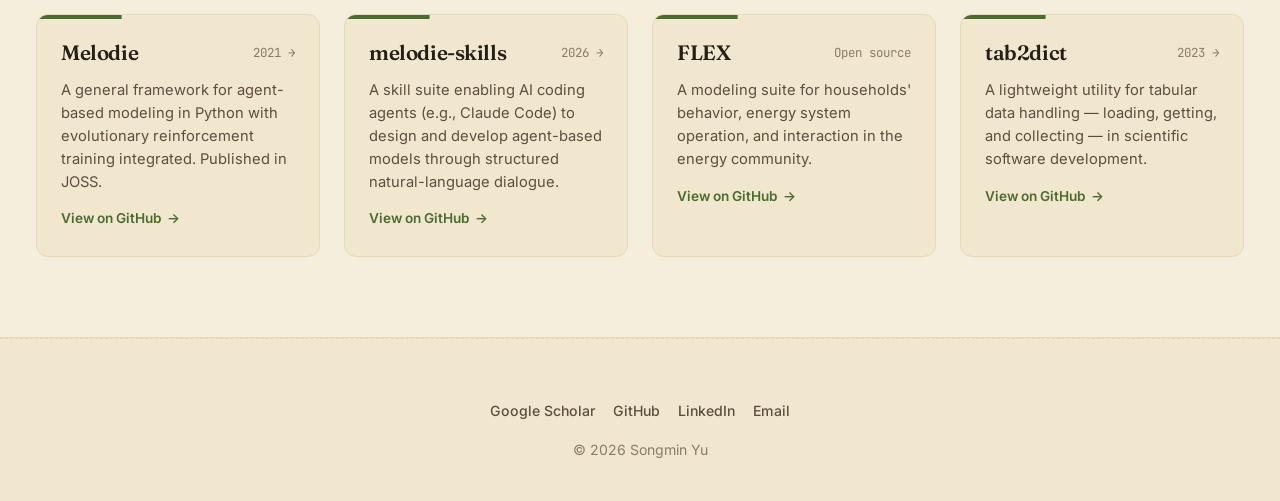
==== commit ec85647c: "Classify ECEMP editorial separately in publication totals" ====
--- a/index.html
+++ b/index.html
@@ -1360,7 +1360,7 @@
                     </div>
                     <div class="hero-meta-item">
                         <span class="hero-meta-label">Journal papers</span>
-                        <span class="hero-meta-value">25 peer-reviewed</span>
+                        <span class="hero-meta-value">24 peer-reviewed</span>
                     </div>
                     <div class="hero-meta-item">
                         <span class="hero-meta-label">Reports</span>
@@ -1723,10 +1723,10 @@
                     <span class="sat-label">ECEMP highlights · Env. Res. Energy</span>
                     <span class="sat-year">2025.09</span>
                     <div class="sat-popup">
-                        <span class="sat-popup-type">Peer-reviewed · Co-author</span>
+                        <span class="sat-popup-type">Editorial · Co-author</span>
                         <div class="sat-popup-title">The European Climate and Energy Modelling Platform (ECEMP) — policy advice and research highlights from its 2023 edition</div>
                         <div class="sat-popup-meta">
-                            <em>Environmental Research: Energy</em> · September 2025<br>
+                            <em>Environmental Research: Energy</em> · 2(3), 030201 · 11 September 2025<br>
                             Emmerling, J.; Lotz, M.T.; Yu, S.
                         </div>
                         <span class="sat-popup-cta">Read on IOP</span>
